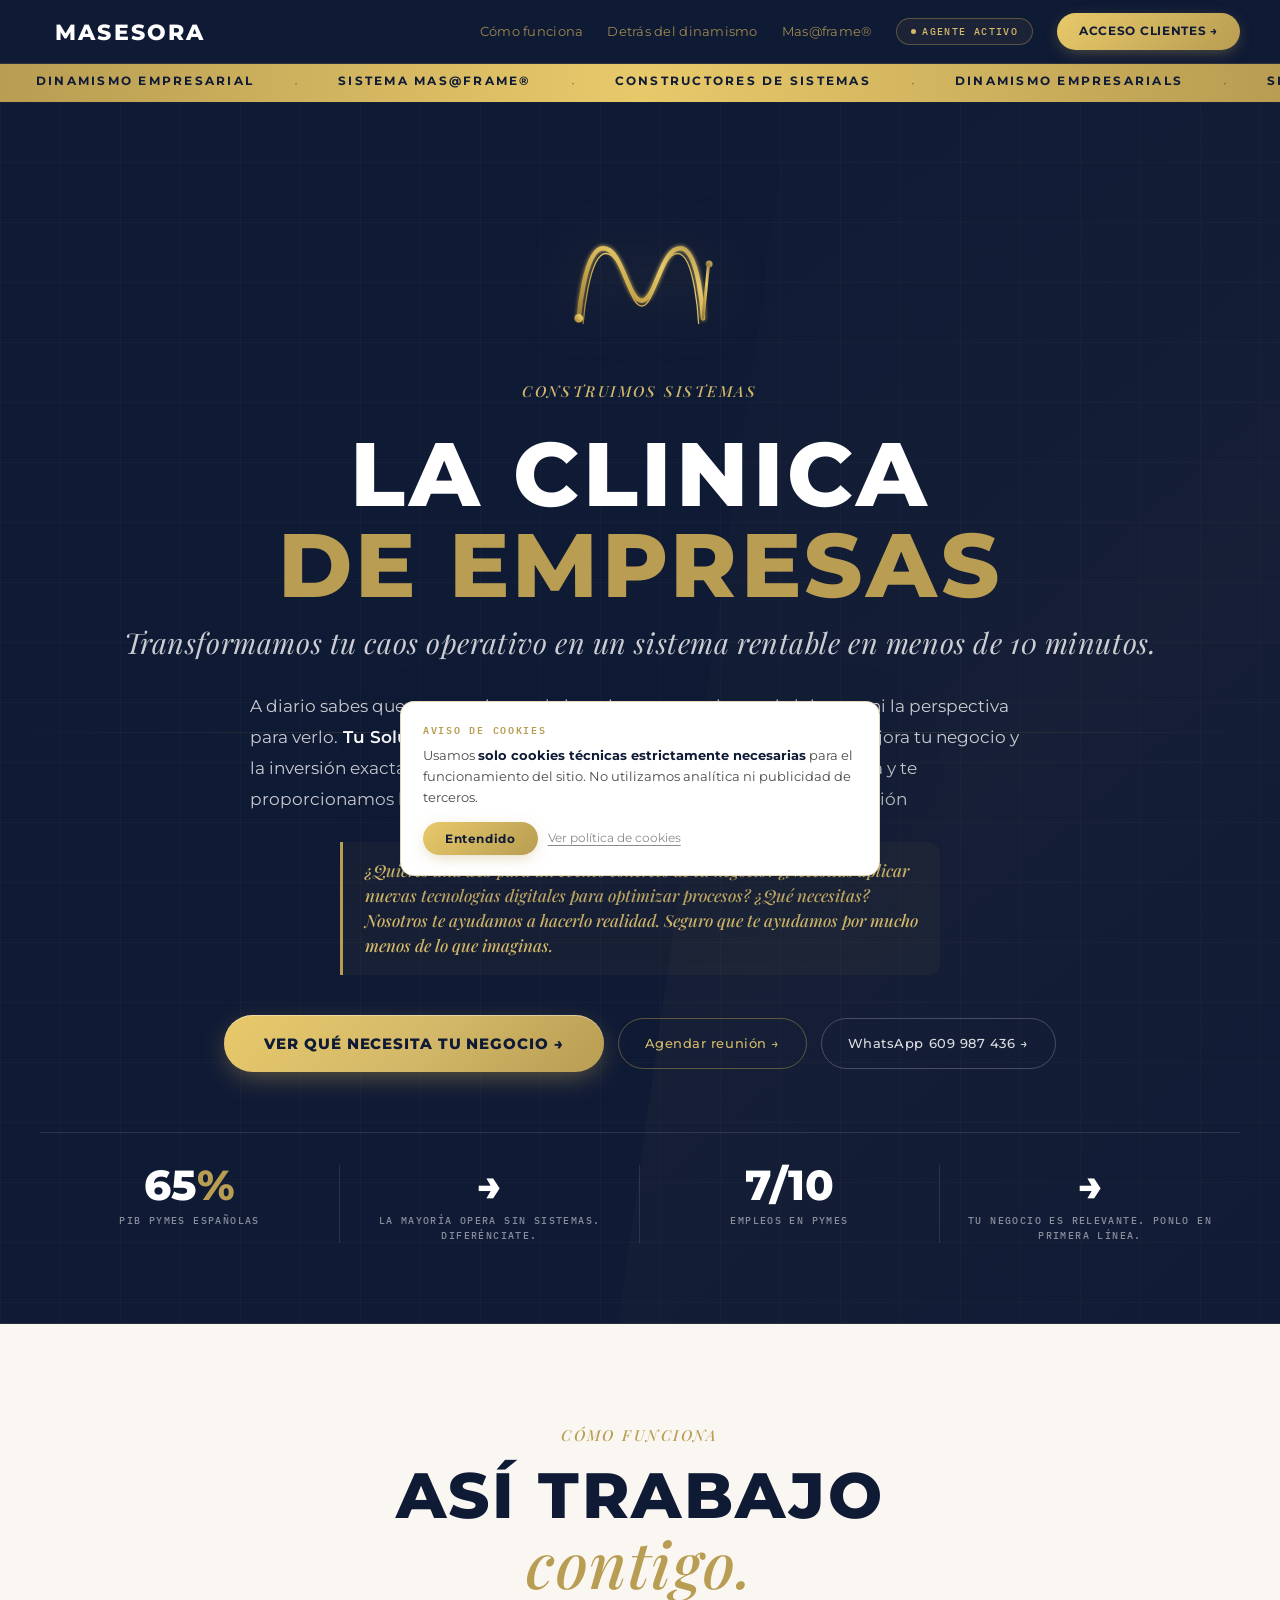
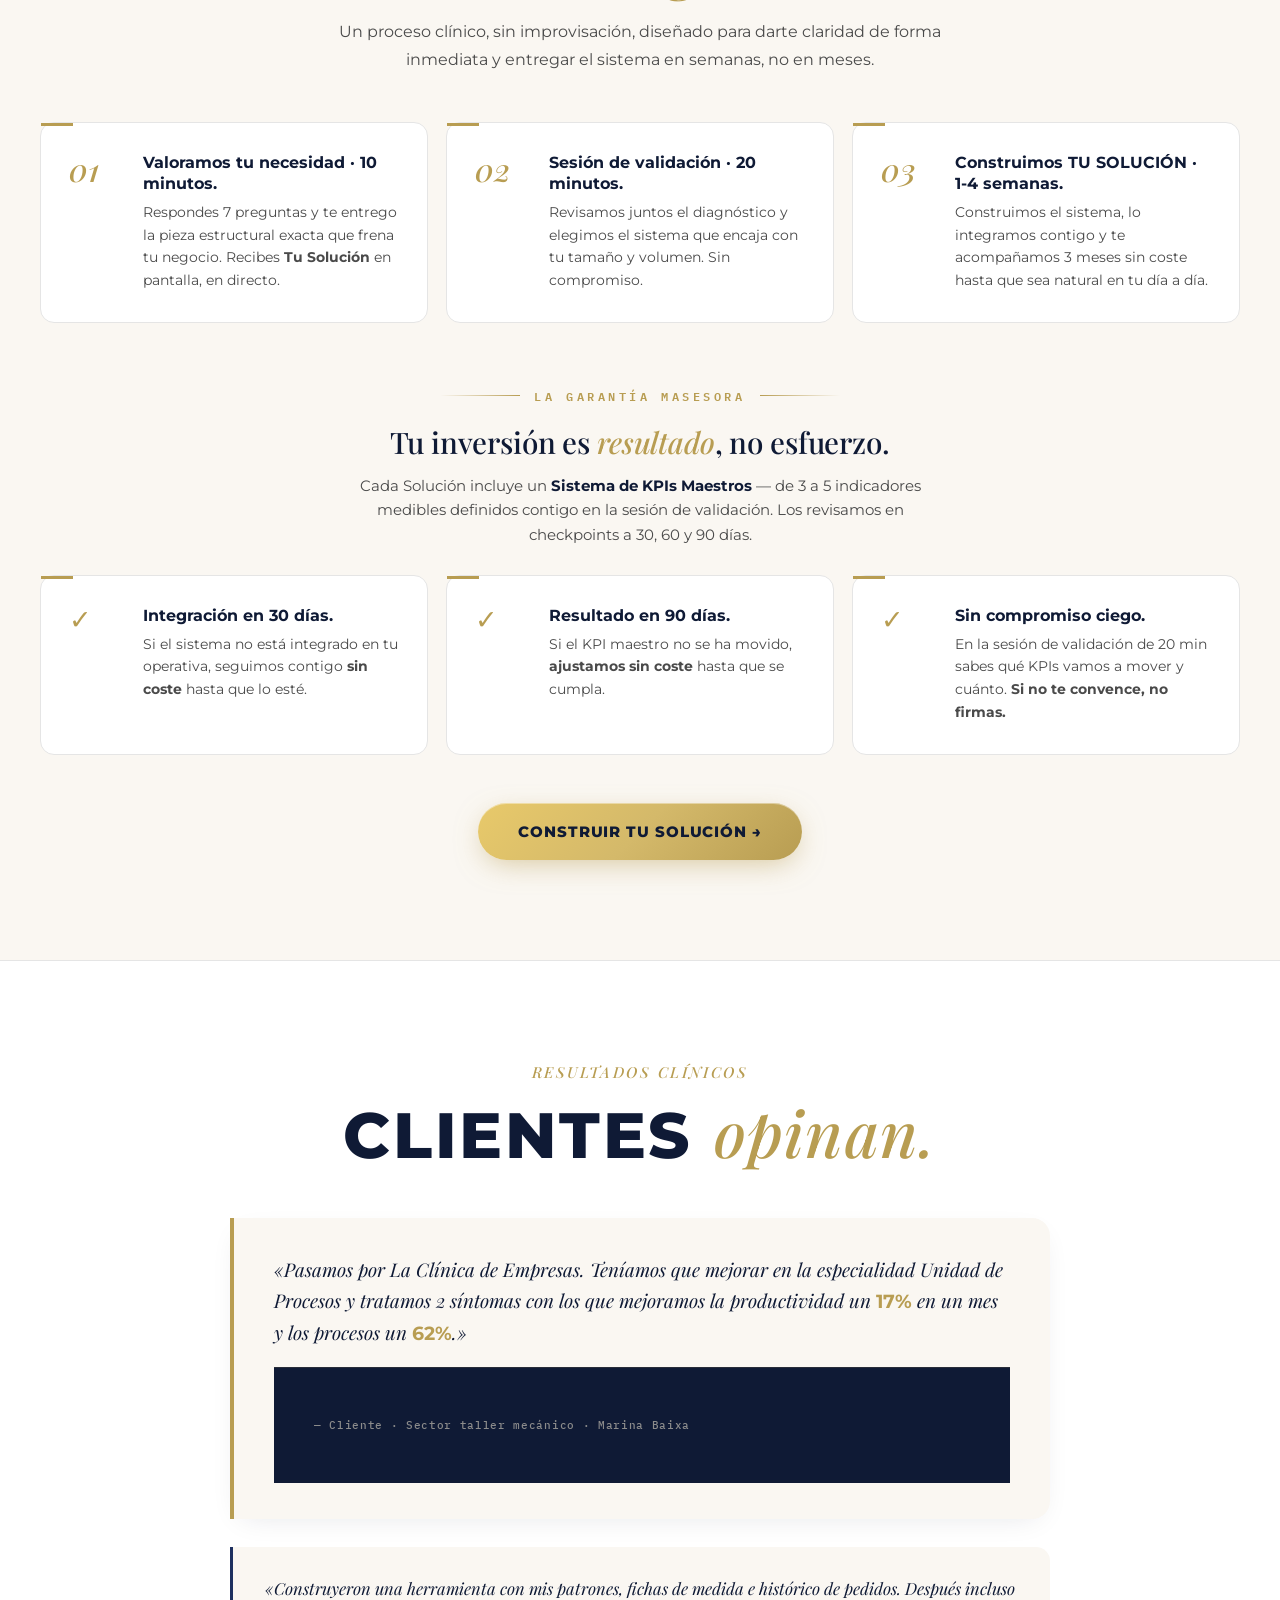
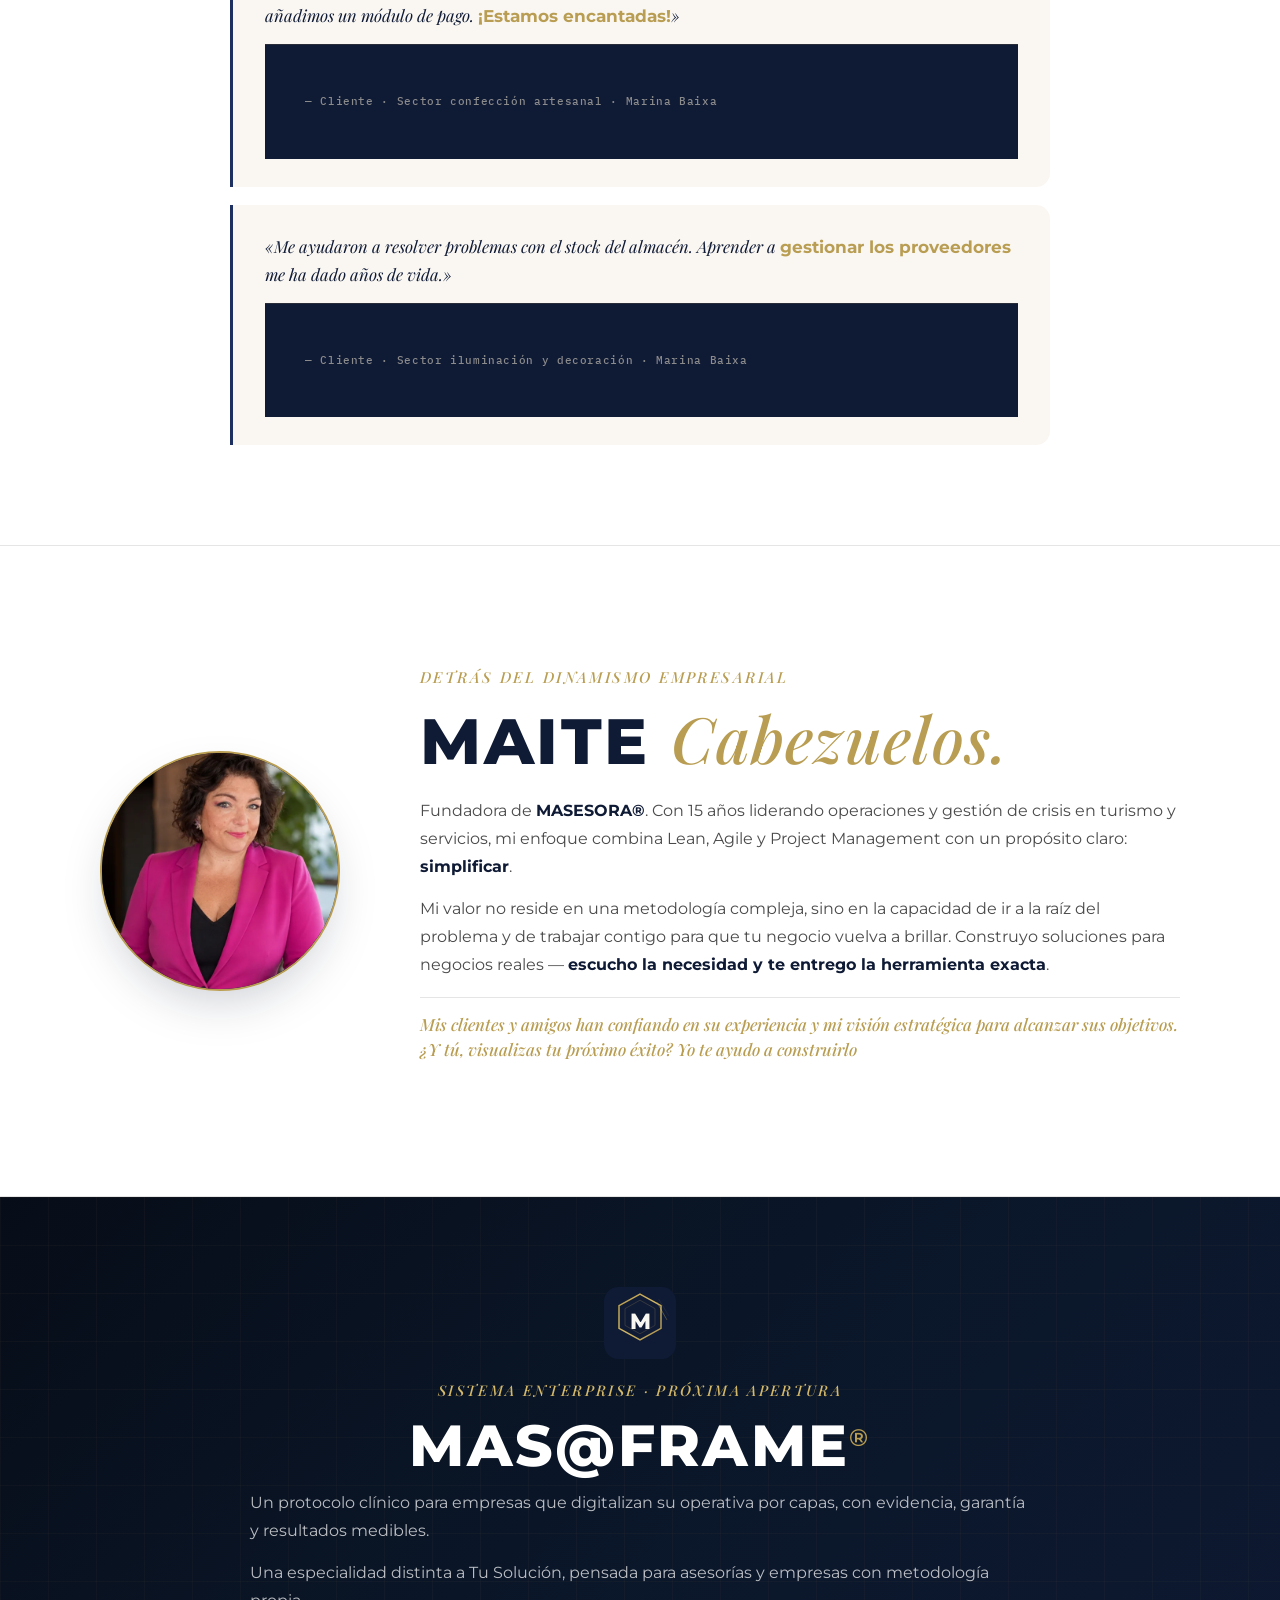
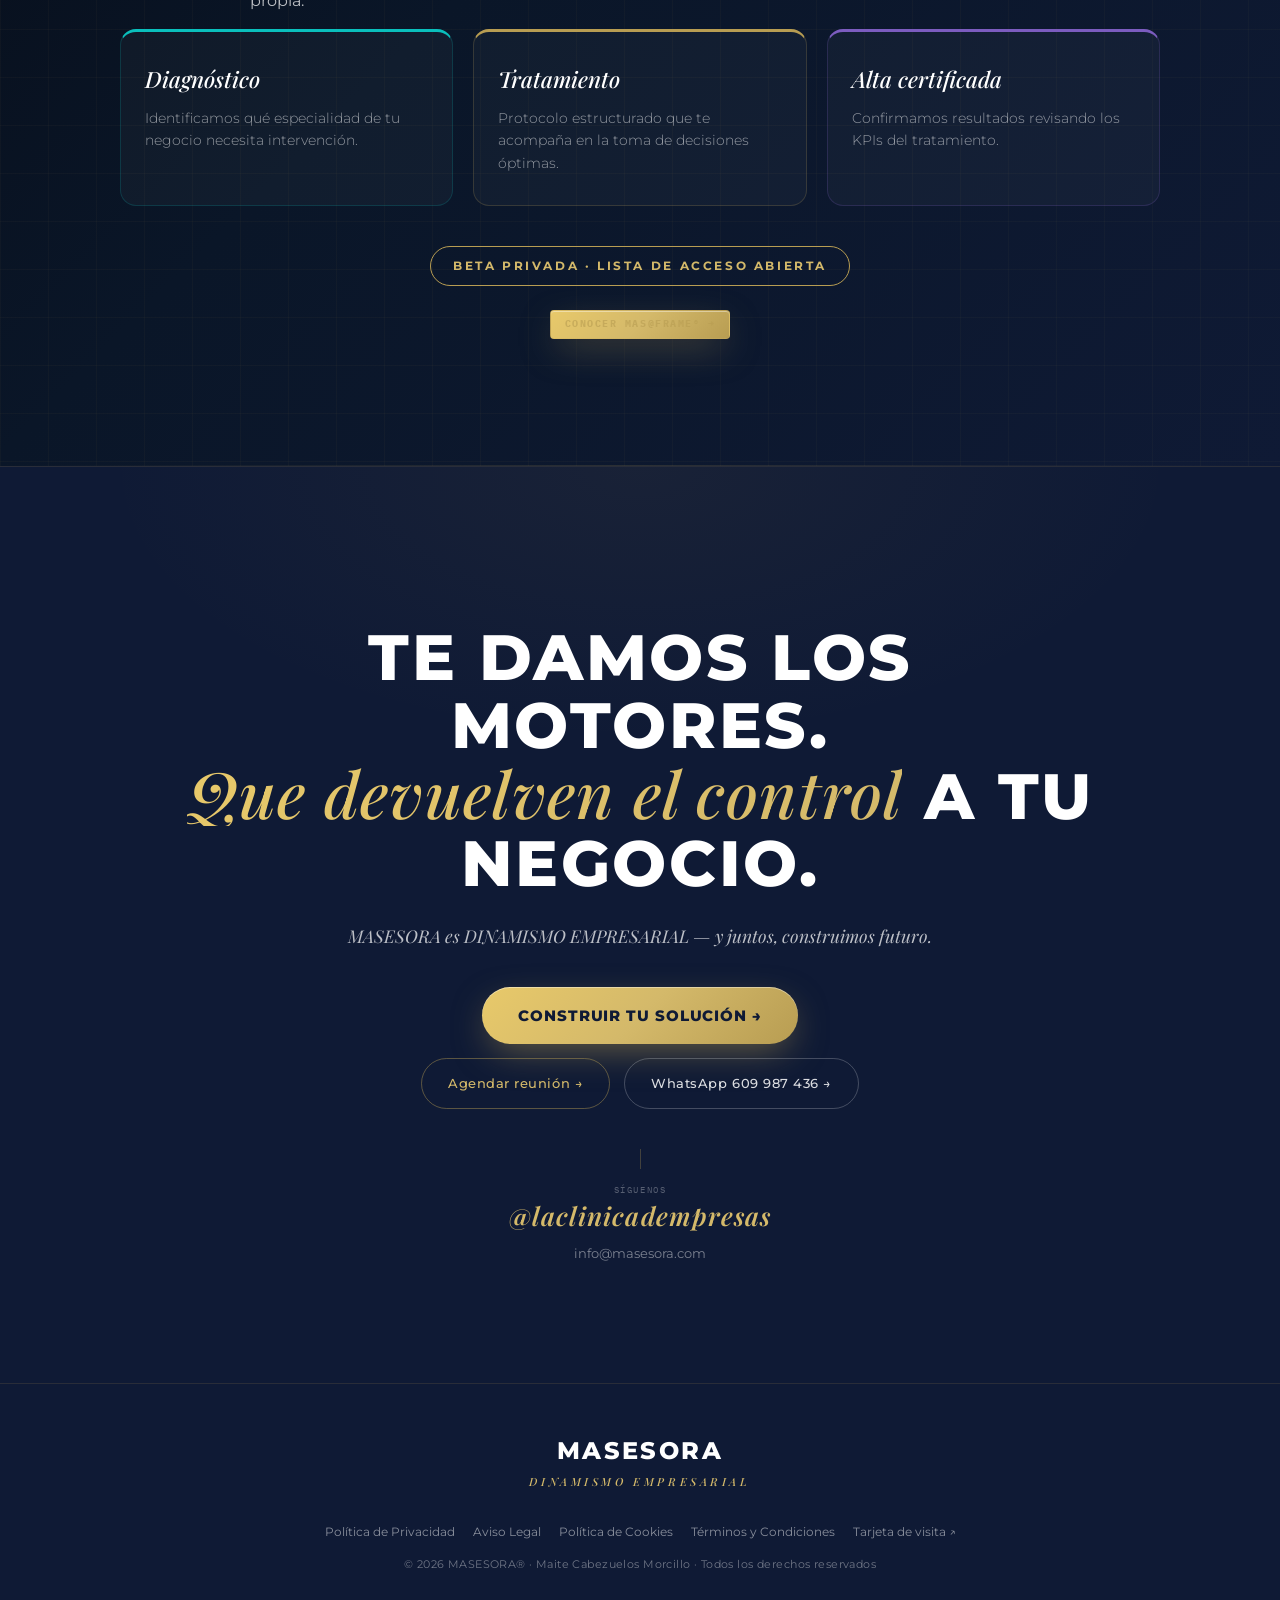
==== index.html @ a97018f1 "Add files via upload" ====
<!DOCTYPE html>
<html lang="es">
<head>
  <meta charset="UTF-8"/>
  <meta name="viewport" content="width=device-width,initial-scale=1"/>
  <title>MASESORA · Dinamismo Empresarial</title>
  <meta name="description" content="MASESORA® — Construimos sistemas autónomos para autónomos y micropymes. Diagnóstico clínico, tratamiento estructurado, alta certificada. Si no proyecta margen positivo, no se inicia."/>

  <!-- OG / Social -->
  <meta property="og:type" content="website"/>
  <link rel="canonical" href="https://www.masesora.com"/>
  <meta property="og:title" content="MASESORA · Construimos sistemas autónomos que generan dinero"/>
  <meta property="og:description" content="Diagnóstico clínico de tu negocio en 10 minutos. Te decimos qué falla, qué hacer y qué sistema necesitas. Recibes Tu Solución personalizada en pantalla, en directo."/>
  <meta property="og:url" content="https://www.masesora.com"/>
  <meta property="og:image" content="https://www.masesora.com/og-image.jpg"/>
  <meta property="og:site_name" content="MASESORA"/>
  <meta name="twitter:card" content="summary_large_image"/>
  <meta name="twitter:title" content="MASESORA · Dinamismo Empresarial"/>
  <meta name="twitter:description" content="Construimos sistemas autónomos que generan dinero, clientes y tiempo. Diagnóstico clínico de 10 minutos · Tu Solución personalizada en pantalla."/>

  <link rel="icon" type="image/svg+xml" href="assets/favicon.svg"/>
  <link rel="alternate icon" href="assets/favicon.svg"/>
  <link rel="apple-touch-icon" href="assets/favicon.svg"/>
  <meta name="theme-color" content="#0F1A35"/>

  <!-- Google Analytics 4 -->
  <script async src="https://www.googletagmanager.com/gtag/js?id=G-62L9S89H53"></script>
  <script>
    window.dataLayer = window.dataLayer || [];
    function gtag(){dataLayer.push(arguments);}
    gtag('js', new Date());
    gtag('config', 'G-62L9S89H53');
  </script>

  <!-- Meta Pixel -->
  <script>
    !function(f,b,e,v,n,t,s){if(f.fbq)return;n=f.fbq=function(){n.callMethod?n.callMethod.apply(n,arguments):n.queue.push(arguments)};if(!f._fbq)f._fbq=n;n.push=n;n.loaded=!0;n.version='2.0';n.queue=[];t=b.createElement(e);t.async=!0;t.src=v;s=b.getElementsByTagName(e)[0];s.parentNode.insertBefore(t,s)}(window,document,'script','https://connect.facebook.net/en_US/fbevents.js');
    fbq('init','4359415267704371');
    fbq('track','PageView');
  </script>
  <noscript><img height="1" width="1" style="display:none" src="https://www.facebook.com/tr?id=4359415267704371&ev=PageView&noscript=1"/></noscript>

  <!-- Tracking unificado · clicks a GA4 + Meta Pixel -->
  <script>
    document.addEventListener('DOMContentLoaded', function() {
      document.addEventListener('click', function(e) {
        var a = e.target.closest('a');
        if (!a || !a.href) return;
        var href = a.href;
        var from = location.pathname || '/';
        var label = (a.textContent || '').trim().slice(0,40);
        if (href.indexOf('tusolucion.onrender.com') !== -1) {
          if (typeof gtag==='function') gtag('event','clic_construir_solucion',{from:from,label:label});
          if (typeof fbq==='function') fbq('trackCustom','InitiateQuestionnaire',{content_name:'CTA Construir Tu Solucion',from:from});
        } else if (href.indexOf('cal.com') !== -1) {
          if (typeof gtag==='function') gtag('event','clic_agendar_reunion',{from:from});
          if (typeof fbq==='function') fbq('track','Schedule',{content_name:'Cal.com',from:from});
        } else if (href.indexOf('wa.me') !== -1) {
          if (typeof gtag==='function') gtag('event','clic_whatsapp',{from:from});
          if (typeof fbq==='function') fbq('track','Contact',{content_name:'WhatsApp',from:from});
        } else if (href.indexOf('masframelanding') !== -1) {
          if (typeof gtag==='function') gtag('event','clic_masframe',{from:from});
          if (typeof fbq==='function') fbq('trackCustom','ClickMasframe',{from:from});
        }
      });
    });
  </script>

  <link rel="preconnect" href="https://fonts.googleapis.com"/>
  <link rel="preconnect" href="https://fonts.gstatic.com" crossorigin/>
  <link rel="dns-prefetch" href="https://wa.me"/>
  <link rel="dns-prefetch" href="https://tusolucion.onrender.com"/>
  <link rel="dns-prefetch" href="https://ese-cc2u.onrender.com"/>
  <link href="https://fonts.googleapis.com/css2?family=Montserrat:wght@300;400;500;600;700;800&family=Playfair+Display:ital,wght@0,500;0,700;1,400;1,500;1,700&family=IBM+Plex+Mono:wght@400;500;600&display=swap" rel="stylesheet"/>
  <link rel="preload" as="image" href="assets/maite.webp" fetchpriority="low"/>

<style>
:root{
  --navy:#0F1A35;
  --navy-soft:#1E3060;
  --navy-deep:#070d1a;
  --gold:#B89D52;
  --gold-light:#D4B96A;
  --gold-soft:#E8C96A;
  --white:#FFFFFF;
  --cream:#FAF7F2;
  --line:#E5E5E5;
  --text:#0F1A35;
  --text-soft:#4A4A4A;
  --text-muted:#8B8B8B;
  --shadow-md:0 8px 30px -12px rgba(15,26,53,.12);
  --shadow-lg:0 20px 50px -20px rgba(15,26,53,.18);
  --serif:'Playfair Display',Georgia,serif;
  --sans:'Montserrat',sans-serif;
  --mono:'IBM Plex Mono',monospace;
}
*,*::before,*::after{box-sizing:border-box;margin:0;padding:0}
html{scroll-behavior:smooth;scroll-padding-top:80px}
body{font-family:var(--sans);background:var(--white);color:var(--text);-webkit-font-smoothing:antialiased;line-height:1.55;overflow-x:hidden}

/* ── ACCESIBILIDAD · FOCUS VISIBLE ── */
:focus{outline:none}
:focus-visible{outline:2px solid var(--gold-light);outline-offset:3px;border-radius:4px}
.btn-primary:focus-visible,.btn-on-navy:focus-visible,.ncta:focus-visible{outline:3px solid var(--white);outline-offset:3px}
.btn-ghost:focus-visible{outline:2px solid var(--gold-light);outline-offset:3px}

/* Honor preferencia de reducir movimiento */
@media (prefers-reduced-motion:reduce){
  *,*::before,*::after{animation-duration:.01ms!important;animation-iteration-count:1!important;transition-duration:.01ms!important;scroll-behavior:auto!important}
  .hero-wave .wave-group{animation:none!important}
}

/* ── ANIMACIONES ── */
@keyframes fadeUp{from{opacity:0;transform:translateY(20px)}to{opacity:1;transform:translateY(0)}}
@keyframes pulse{0%,100%{opacity:1}50%{opacity:.4}}
@keyframes ticker{0%{transform:translateX(0)}100%{transform:translateX(-50%)}}
@keyframes scanH{0%{transform:translateY(-100%)}100%{transform:translateY(100vh)}}
@keyframes shimmer{0%{transform:translateX(-100%)}100%{transform:translateX(200%)}}

/* ── ANIMACIONES OLA · ECG MONITOR CLÍNICO ── */
@keyframes waveECG{
  0%{stroke-dashoffset:400;opacity:0}
  5%{opacity:1}
  45%{stroke-dashoffset:0;opacity:.95}
  72%{stroke-dashoffset:0;opacity:.95}
  88%{stroke-dashoffset:-400;opacity:0}
  100%{stroke-dashoffset:-400;opacity:0}
}
@keyframes waveEcoECG{
  0%{stroke-dashoffset:380;opacity:0}
  6%{opacity:.20}
  45%{stroke-dashoffset:0;opacity:.20}
  72%{stroke-dashoffset:0;opacity:.20}
  88%{stroke-dashoffset:-380;opacity:0}
  100%{stroke-dashoffset:-380;opacity:0}
}
@keyframes riseImpulseECG{
  0%{stroke-dashoffset:80;opacity:0}
  40%{stroke-dashoffset:80;opacity:0}
  55%{stroke-dashoffset:0;opacity:.85}
  72%{stroke-dashoffset:0;opacity:.85}
  88%{stroke-dashoffset:-80;opacity:0}
  100%{stroke-dashoffset:-80;opacity:0}
}
@keyframes pulseOrigin{0%,100%{r:5;opacity:.6}10%{r:7;opacity:1}30%{r:5;opacity:.7}}
@keyframes pulseImpulse{0%,55%,100%{r:4;opacity:.4}65%{r:7;opacity:1}80%{r:4;opacity:.5}}
@keyframes floatWave{0%,100%{transform:translateY(0)}50%{transform:translateY(-4px)}}

/* ── PROGRESS BAR ── */
#pb{position:fixed;top:0;left:0;height:2px;width:0;background:linear-gradient(90deg,var(--gold-soft),var(--gold));z-index:9999;transition:width .1s}

/* ── NAV ── */
nav{position:fixed;top:0;left:0;right:0;z-index:200;height:64px;display:flex;align-items:center;justify-content:space-between;padding:0 40px;background:var(--navy);border-bottom:1px solid rgba(184,157,82,.18);transition:border-color .3s}
.nlogo{text-decoration:none;display:flex;align-items:center}
.nlogo-svg{height:38px;width:auto;display:block}
.nright{display:flex;align-items:center;gap:24px}
.nlinks{display:flex;gap:24px;list-style:none}
.nlinks a{font-family:var(--sans);font-size:.84rem;font-weight:400;letter-spacing:.02em;color:var(--gold);text-decoration:none;transition:color .2s,opacity .2s;opacity:.85}
.nlinks a:hover{color:var(--gold-light);opacity:1}
.nbadge{font-family:var(--mono);font-size:.6rem;font-weight:500;color:var(--gold-light);letter-spacing:.14em;padding:6px 14px;border:1px solid rgba(184,157,82,.4);border-radius:999px;background:rgba(184,157,82,.08);text-transform:uppercase;display:flex;align-items:center;gap:6px;cursor:pointer;font-family:var(--mono)}
.nbadge::before{content:'';width:5px;height:5px;border-radius:50%;background:var(--gold-light);animation:pulse 2s infinite}
.nbadge:hover{background:rgba(184,157,82,.15)}
.ncta{font-family:var(--sans);padding:9px 22px;border-radius:999px;background:linear-gradient(135deg,var(--gold-soft),var(--gold));color:var(--navy);font-size:.74rem;font-weight:700;letter-spacing:.06em;text-decoration:none;text-transform:uppercase;transition:filter .2s,transform .15s,box-shadow .2s;white-space:nowrap;box-shadow:0 4px 16px -4px rgba(184,157,82,.5)}
.ncta:hover{filter:brightness(1.08);transform:translateY(-1px);box-shadow:0 8px 24px -4px rgba(184,157,82,.7)}

/* HAMBURGUESA */
.nburger{display:none;background:none;border:none;cursor:pointer;padding:8px;margin-left:4px;color:var(--gold-light)}
.nburger span{display:block;width:22px;height:2px;background:currentColor;margin:4px 0;transition:transform .25s,opacity .2s}
.nburger.open span:nth-child(1){transform:translateY(6px) rotate(45deg)}
.nburger.open span:nth-child(2){opacity:0}
.nburger.open span:nth-child(3){transform:translateY(-6px) rotate(-45deg)}

/* ── TICKER ── */
.ticker{margin-top:64px;background:linear-gradient(90deg,var(--gold) 0%,var(--gold-soft) 50%,var(--gold) 100%);overflow:hidden;height:38px;display:flex;align-items:center}
.ticker-inner{display:flex;white-space:nowrap;animation:ticker 28s linear infinite}
.ticker-item{font-family:var(--sans);font-size:.78rem;font-weight:700;letter-spacing:.18em;color:var(--navy);padding:0 36px;text-transform:uppercase}
.ticker-sep{color:rgba(15,26,53,.4);padding:0 4px}

/* ── HERO (NAVY) ── */
.hero{background:var(--navy);position:relative;overflow:hidden;padding:120px 40px 80px;min-height:88vh;display:flex;flex-direction:column;justify-content:center;border-bottom:1px solid rgba(184,157,82,.15)}
.hero::before{content:'';position:absolute;inset:0;background-image:linear-gradient(rgba(184,157,82,.04) 1px,transparent 1px),linear-gradient(90deg,rgba(184,157,82,.04) 1px,transparent 1px);background-size:60px 60px;pointer-events:none}
.hero::after{content:'';position:absolute;top:-20%;right:-10%;width:55%;height:140%;background:linear-gradient(135deg,transparent 0%,rgba(184,157,82,.025) 40%,rgba(184,157,82,.04) 50%,rgba(184,157,82,.025) 60%,transparent 100%);transform:skewX(-8deg);pointer-events:none}
.scanline{position:absolute;left:0;right:0;height:1px;background:linear-gradient(90deg,transparent,rgba(184,157,82,.28) 50%,transparent);animation:scanH 12s linear infinite;pointer-events:none}
.hero-in{max-width:1200px;margin:0 auto;width:100%;position:relative;z-index:1;text-align:center}

/* OLA ANIMADA */
.hero-wave{width:140px;height:140px;margin:0 auto 18px;display:block;filter:drop-shadow(0 0 30px rgba(184,157,82,.25));opacity:0;animation:fadeUp .8s ease-out .1s forwards}
.hero-wave .wave-group{animation:floatWave 4s ease-in-out infinite;transform-origin:80px 80px}

.hero-eyebrow{font-family:var(--serif);font-style:italic;font-weight:500;font-size:.95rem;letter-spacing:.16em;text-transform:uppercase;color:var(--gold-light);margin-bottom:24px;animation:fadeUp .8s ease-out both}
.hero-h1{font-family:var(--sans);font-weight:800;font-size:clamp(2.8rem,7vw,5.8rem);line-height:1.02;letter-spacing:.04em;color:var(--white);margin-bottom:8px;text-transform:uppercase;animation:fadeUp .9s ease-out .15s both}
.hero-h1 .accent{color:var(--gold);display:inline-block}
.hero-h1 .small{display:block;font-family:var(--serif);font-style:italic;font-size:.32em;font-weight:400;letter-spacing:.02em;color:rgba(255,255,255,.78);text-transform:none;margin-top:18px}
.hero-sub{max-width:780px;margin:32px auto 0;font-size:1.08rem;line-height:1.8;color:rgba(255,255,255,.78);font-weight:400;text-align:left;hyphens:auto;animation:fadeUp .9s ease-out .3s both}
.hero-sub strong{color:var(--white);font-weight:600}
.hero-quote{max-width:600px;margin:28px auto 0;padding:16px 22px;border-left:3px solid var(--gold);background:rgba(184,157,82,.05);border-radius:0 12px 12px 0;font-family:var(--serif);font-style:italic;font-weight:500;font-size:1.05rem;line-height:1.5;color:var(--gold-light);text-align:left;animation:fadeUp .9s ease-out .45s both}
.hero-cta-row{display:flex;justify-content:center;align-items:center;gap:14px;margin-top:40px;flex-wrap:wrap;animation:fadeUp .9s ease-out .6s both}

/* BOTONES BRILLANTES */
.btn-primary{font-family:var(--sans);position:relative;overflow:hidden;display:inline-flex;align-items:center;gap:8px;padding:17px 40px;border-radius:999px;background:linear-gradient(135deg,var(--gold-soft) 0%,var(--gold-light) 50%,var(--gold) 100%);color:var(--navy);font-size:.94rem;font-weight:800;letter-spacing:.06em;text-transform:uppercase;text-decoration:none;border:none;cursor:pointer;box-shadow:0 8px 28px -6px rgba(184,157,82,.55),inset 0 1px 0 rgba(255,255,255,.4);transition:transform .25s,box-shadow .25s,filter .25s;z-index:1}
.btn-primary::before{content:'';position:absolute;top:0;left:0;width:50%;height:100%;background:linear-gradient(90deg,transparent,rgba(255,255,255,.4),transparent);transform:translateX(-100%);transition:transform .8s}
.btn-primary:hover{transform:translateY(-3px);box-shadow:0 14px 40px -6px rgba(184,157,82,.75),inset 0 1px 0 rgba(255,255,255,.5);filter:brightness(1.1)}
.btn-primary:hover::before{animation:shimmer 1.2s ease forwards}
.btn-ghost{font-family:var(--sans);display:inline-flex;align-items:center;gap:6px;padding:14px 26px;border-radius:999px;background:transparent;border:1px solid rgba(255,255,255,.22);color:rgba(255,255,255,.85);font-size:.84rem;font-weight:500;letter-spacing:.04em;text-decoration:none;transition:border-color .2s,color .2s,background .2s;white-space:nowrap}
.btn-ghost:hover{border-color:var(--gold-light);color:var(--gold-light);background:rgba(184,157,82,.08)}

.hero-stats{display:grid;grid-template-columns:repeat(4,1fr);gap:0;margin-top:60px;padding-top:32px;border-top:1px solid rgba(255,255,255,.12);animation:fadeUp .9s ease-out .8s both}
.hstat{padding:0 24px;border-right:1px solid rgba(255,255,255,.10)}
.hstat:last-child{border-right:none}
.hstat-n{font-family:var(--sans);font-weight:800;font-size:2.6rem;color:var(--white);line-height:1}
.hstat-n span{color:var(--gold)}
.hstat-l{font-family:var(--mono);font-size:.62rem;font-weight:500;color:rgba(255,255,255,.5);letter-spacing:.14em;text-transform:uppercase;margin-top:6px}

/* ── SECCIÓN BASE ── */
section{padding:100px 40px}
.si{max-width:1200px;margin:0 auto}
.ey{font-family:var(--mono);font-size:.66rem;font-weight:600;color:var(--gold);letter-spacing:.32em;text-transform:uppercase;margin-bottom:14px}
.ey-italic{font-family:var(--serif);font-style:italic;font-weight:500;font-size:.95rem;letter-spacing:.16em;text-transform:uppercase;color:var(--gold);margin-bottom:14px}
h2.h2{font-family:var(--sans);font-weight:800;font-size:clamp(2.4rem,5vw,4rem);letter-spacing:.04em;color:var(--navy);line-height:1.05;text-transform:uppercase}
h2.h2 em{font-family:var(--serif);font-style:italic;font-weight:500;color:var(--gold);text-transform:none;letter-spacing:.02em}
.lead{font-size:1rem;line-height:1.75;color:var(--text-soft);font-weight:400;max-width:640px;text-align:left}

/* Reveal */
.rv{opacity:0;transform:translateY(24px);transition:opacity .75s cubic-bezier(.22,1,.36,1),transform .75s cubic-bezier(.22,1,.36,1)}
.rv.vi{opacity:1;transform:translateY(0)}
.rv.d1{transition-delay:.1s}.rv.d2{transition-delay:.2s}.rv.d3{transition-delay:.3s}.rv.d4{transition-delay:.4s}

/* ── PRINCIPIOS (CREAM) ── */
.principios{background:var(--cream);border-bottom:1px solid var(--line)}
.principios-header{text-align:center;max-width:680px;margin:0 auto 48px}
.principios-header .lead{margin:18px auto 0;text-align:center}
.principios-grid{display:grid;grid-template-columns:repeat(auto-fit,minmax(300px,1fr));gap:18px}
.principio{background:var(--white);padding:30px 28px;border-radius:14px;border:1px solid var(--line);display:flex;gap:20px;align-items:flex-start;transition:transform .25s,box-shadow .25s,border-color .25s;position:relative}
.principio::before{content:'';position:absolute;top:0;left:0;height:3px;width:32px;background:var(--gold);transition:width .35s}
.principio:hover{transform:translateY(-4px);box-shadow:var(--shadow-md);border-color:rgba(184,157,82,.4)}
.principio:hover::before{width:80%}
.principio-n{font-family:var(--serif);font-style:italic;font-weight:500;font-size:2rem;color:var(--gold);line-height:1;flex-shrink:0;width:54px}
.principio-t{font-family:var(--sans);font-size:1rem;font-weight:700;color:var(--navy);margin-bottom:6px;line-height:1.3}
.principio-d{font-size:.86rem;color:var(--text-soft);line-height:1.65;font-weight:400;text-align:left}

/* ── CASOS (BLANCO) ── */
.casos{background:var(--white)}
.casos-header{text-align:center;margin-bottom:48px}
.caso-quote{position:relative;padding:36px 40px;background:var(--cream);border-left:4px solid var(--gold);border-radius:0 18px 18px 0;font-family:var(--serif);font-style:italic;font-weight:400;font-size:1.18rem;line-height:1.65;color:var(--navy);max-width:820px;margin:0 auto 28px;text-align:left;box-shadow:var(--shadow-md)}
.caso-quote strong{color:var(--gold);font-weight:700;font-style:normal;font-family:var(--sans)}
.caso-quote footer{margin-top:18px;font-family:var(--mono);font-size:.7rem;letter-spacing:.06em;color:var(--text-muted);font-style:normal;font-weight:500}
.caso-secondary{position:relative;padding:28px 32px;background:var(--cream);border-left:3px solid var(--navy-soft);border-radius:0 14px 14px 0;font-family:var(--serif);font-style:italic;font-weight:400;font-size:1.04rem;line-height:1.65;color:var(--navy);max-width:820px;margin:18px auto 0;text-align:left}
.caso-secondary footer{margin-top:14px;font-family:var(--mono);font-size:.66rem;letter-spacing:.06em;color:var(--text-muted);font-style:normal;font-weight:500}
.caso-secondary strong{color:var(--gold);font-weight:700;font-style:normal;font-family:var(--sans)}

/* ── BIO ── */
.bio{background:var(--white);border-top:1px solid var(--line);border-bottom:1px solid var(--line);padding:120px 40px}
.bio-in{display:grid;grid-template-columns:minmax(0,260px) minmax(0,1fr);gap:60px;align-items:center;max-width:1080px;margin:0 auto}
.bio-photo{width:240px;height:240px;border-radius:50%;background:linear-gradient(135deg,var(--navy),var(--navy-soft));border:2px solid var(--gold);box-shadow:0 20px 50px -15px rgba(15,26,53,.25);overflow:hidden;position:relative}
.bio-photo img{width:100%;height:100%;object-fit:cover;display:block}
.bio-photo-fallback{display:none;position:absolute;inset:0;align-items:center;justify-content:center;font-family:var(--sans);font-size:5rem;font-weight:800;color:var(--gold)}
.bio-content h2.h2{margin-bottom:22px}
.bio-content .lead{margin-bottom:14px;color:var(--text-soft);max-width:none}
.bio-content .lead strong{color:var(--navy);font-weight:700}
.bio-quote{margin-top:18px;padding:14px 0;border-top:1px solid var(--line);font-family:var(--serif);font-style:italic;font-weight:500;color:var(--gold);font-size:1.05rem;line-height:1.5}

/* ── 1er SISTEMA MAS@FRAME (NAVY) ── */
.masframe-section{background:linear-gradient(135deg,#070d18 0%,#0a1628 40%,#0f1a35 100%);position:relative;overflow:hidden;padding:0;scroll-margin-top:66px}
.masframe-section::before{content:'';position:absolute;inset:0;background-image:linear-gradient(rgba(184,157,82,.04) 1px,transparent 1px),linear-gradient(90deg,rgba(184,157,82,.04) 1px,transparent 1px);background-size:48px 48px;pointer-events:none}
.masframe-section .si-mf{position:relative;z-index:1;max-width:1120px;margin:0 auto;padding:90px 40px}

.mfhex-wrap{display:flex;justify-content:center;margin-bottom:20px}
.mfhex{width:72px;height:72px}
.mf-eyebrow{font-family:var(--serif);font-style:italic;font-weight:500;font-size:.92rem;letter-spacing:.16em;text-transform:uppercase;color:var(--gold-light);text-align:center;margin-bottom:14px}
.mf-h2{font-family:var(--sans);font-weight:800;font-size:clamp(2.4rem,4.5vw,4rem);color:var(--white);line-height:1.02;text-align:center;letter-spacing:.04em;margin-bottom:14px}
.mf-h2 sup{font-size:.42em;color:var(--gold);font-weight:600;vertical-align:super}
.mf-lead-center{font-family:var(--sans);font-size:1rem;color:rgba(255,255,255,.72);font-weight:400;line-height:1.75;max-width:780px;margin:0 auto 14px;text-align:left}
.mf-savemore{text-align:center;margin-bottom:36px;margin-top:10px}
.mf-savemore a{font-family:var(--mono);font-size:.6rem;color:rgba(184,157,82,.6);letter-spacing:.16em;text-transform:uppercase;text-decoration:none;border:1px solid rgba(184,157,82,.25);padding:6px 14px;border-radius:4px;transition:color .2s,border-color .2s}
.mf-savemore a:hover{color:var(--gold-light);border-color:var(--gold-light)}

.pillars{display:grid;grid-template-columns:repeat(3,1fr);gap:20px;margin-bottom:0}
.pillar{padding:30px 24px;background:rgba(255,255,255,.03);border-radius:16px;transition:transform .25s,background .25s;position:relative}
.pillar.diag{border:1px solid rgba(10,191,188,.18);border-top:3px solid #0ABFBC}
.pillar.trat{border:1px solid rgba(184,157,82,.22);border-top:3px solid var(--gold)}
.pillar.alta{border:1px solid rgba(124,92,191,.22);border-top:3px solid #7C5CBF}
.pillar:hover{transform:translateY(-4px);background:rgba(255,255,255,.06)}
.pillar-t{font-family:var(--serif);font-style:italic;font-weight:500;font-size:1.4rem;color:var(--white);margin-bottom:10px}
.pillar-d{font-family:var(--sans);font-size:.86rem;color:rgba(255,255,255,.55);font-weight:300;line-height:1.65;margin:0}
.pillar-tag{margin-top:14px;font-family:var(--mono);font-size:.58rem;letter-spacing:.14em;text-transform:uppercase;font-weight:600}
.pillar.diag .pillar-tag{color:#0ABFBC}
.pillar.trat .pillar-tag{color:var(--gold)}
.pillar.alta .pillar-tag{color:#7C5CBF}

.mf-divider{width:100%;height:1px;background:linear-gradient(90deg,transparent,rgba(184,157,82,.25),transparent);margin:64px 0}

.tl-eyebrow{font-family:var(--mono);font-size:.62rem;color:rgba(255,255,255,.32);letter-spacing:.22em;text-transform:uppercase;text-align:center;margin-bottom:32px;font-weight:500}
.timeline{display:grid;grid-template-columns:repeat(7,1fr);gap:8px;margin-bottom:40px;position:relative}
.tl-item{display:flex;flex-direction:column;align-items:center;gap:10px;position:relative}
.tl-circle{width:46px;height:46px;border-radius:50%;display:flex;align-items:center;justify-content:center;font-family:var(--mono);font-size:.74rem;font-weight:700;border-width:2px;border-style:solid}
.tl-circle.cyan{background:rgba(10,191,188,.12);border-color:#0ABFBC;color:#0ABFBC}
.tl-circle.gold{background:rgba(184,157,82,.18);border-color:var(--gold);color:var(--gold-light);box-shadow:0 0 24px rgba(184,157,82,.4);width:54px;height:54px}
.tl-circle.purple{background:rgba(124,92,191,.12);border-color:#7C5CBF;color:#7C5CBF}
.tl-circle.purple-glow{box-shadow:0 0 18px rgba(124,92,191,.3)}
.tl-name{font-family:var(--sans);font-size:.74rem;font-weight:600;color:var(--white)}
.tl-name.gold{color:var(--gold-light);font-weight:700}
.tl-name.purple{color:#9F84D6;font-weight:700}
.tl-desc{font-family:var(--sans);font-size:.66rem;color:rgba(255,255,255,.4);line-height:1.4;text-align:center;max-width:130px}
.tl-method{position:absolute;top:-22px;font-family:var(--mono);font-size:.54rem;color:var(--gold);letter-spacing:.12em;white-space:nowrap;font-weight:600;left:50%;transform:translateX(-50%)}
.tl-line-wrap{position:relative;margin-top:-120px;margin-bottom:80px;pointer-events:none;height:2px}
.tl-line{position:absolute;top:0;left:calc(46px/2 + 8px);right:calc(46px/2 + 8px);height:1px;background:linear-gradient(90deg,#0ABFBC,#0ABFBC 43%,var(--gold) 43%,var(--gold) 71%,#7C5CBF 71%);opacity:.4}

.mf-roles{margin-top:32px;margin-bottom:32px;display:flex;justify-content:center;flex-wrap:wrap;gap:8px 24px;font-family:var(--mono);font-size:.64rem;color:rgba(255,255,255,.5);letter-spacing:.14em;text-transform:uppercase;font-weight:500}
.mf-roles strong{font-weight:700}
.mf-roles strong.cy{color:#3FCFC9}
.mf-roles strong.gd{color:var(--gold-light)}

.mf-warranty{max-width:780px;margin:36px auto 36px;padding:26px 32px;background:rgba(184,157,82,.07);border:1px solid rgba(184,157,82,.3);border-radius:16px;text-align:left}
.mf-warranty .ey{color:var(--gold-light);margin-bottom:10px}
.mf-warranty p{font-family:var(--sans);font-size:.92rem;line-height:1.7;color:rgba(255,255,255,.78);font-weight:400;margin:0}
.mf-warranty strong{color:var(--white);font-weight:700}
.mf-warranty em{font-style:italic;color:rgba(255,255,255,.55);font-family:var(--serif);font-weight:400}

.mf-cta{display:flex;justify-content:center;align-items:center;gap:16px;flex-wrap:wrap;margin-top:8px}
.btn-on-navy{font-family:var(--sans);position:relative;overflow:hidden;display:inline-flex;align-items:center;gap:8px;padding:17px 36px;border-radius:999px;background:linear-gradient(135deg,var(--gold-soft) 0%,var(--gold-light) 50%,var(--gold) 100%);color:var(--navy);font-size:.94rem;font-weight:800;letter-spacing:.06em;text-transform:uppercase;text-decoration:none;box-shadow:0 12px 36px -8px rgba(184,157,82,.55),inset 0 1px 0 rgba(255,255,255,.4);transition:transform .25s,box-shadow .25s,filter .25s}
.btn-on-navy::before{content:'';position:absolute;top:0;left:0;width:50%;height:100%;background:linear-gradient(90deg,transparent,rgba(255,255,255,.5),transparent);transform:translateX(-100%);transition:transform .8s}
.btn-on-navy:hover{transform:translateY(-3px);box-shadow:0 18px 48px -8px rgba(184,157,82,.75);filter:brightness(1.08)}
.btn-on-navy:hover::before{animation:shimmer 1.2s ease forwards}
.mf-cta-foot{font-family:var(--serif);font-style:italic;font-weight:500;font-size:1.05rem;color:rgba(184,157,82,.75);letter-spacing:.04em;margin-top:18px;text-align:center}
.mf-bottom-line{height:1px;background:linear-gradient(90deg,transparent,rgba(184,157,82,.18),transparent)}

/* ── MANIFIESTO (NAVY) ── */
.manifiesto{background:var(--navy);color:var(--white);text-align:center;padding:120px 40px;position:relative;overflow:hidden;border-top:1px solid rgba(184,157,82,.15)}
.manifiesto::before{content:'';position:absolute;inset:0;background:radial-gradient(ellipse 70% 50% at 50% 0%,rgba(184,157,82,.06) 0%,transparent 60%);pointer-events:none}
.manifiesto-in{max-width:920px;margin:0 auto;position:relative;z-index:1}
.manifiesto .ey-italic{color:var(--gold-light)}
.manifiesto h2{font-family:var(--sans);font-weight:800;font-size:clamp(2.4rem,5vw,4.4rem);letter-spacing:.04em;line-height:1.05;color:var(--white);margin-bottom:24px;text-transform:uppercase}
.manifiesto h2 span{font-family:var(--serif);font-style:italic;font-weight:500;background:linear-gradient(135deg,var(--gold-soft),var(--gold-light));-webkit-background-clip:text;background-clip:text;-webkit-text-fill-color:transparent;color:transparent;text-transform:none;letter-spacing:.02em;display:inline-block}
.manifiesto-sub{font-family:var(--serif);font-style:italic;font-weight:400;font-size:1.1rem;color:rgba(255,255,255,.72);max-width:640px;margin:0 auto 36px;line-height:1.7}
.manifiesto-contact{margin-top:40px;display:flex;flex-direction:column;align-items:center;gap:14px}
.manifiesto-contact-divider{width:1px;height:20px;background:rgba(184,157,82,.3)}
.manifiesto-phone{display:flex;flex-direction:column;align-items:center;text-decoration:none;transition:transform .2s}
.manifiesto-phone:hover{transform:scale(1.04)}
.manifiesto-phone-ey{font-family:var(--mono);font-size:.56rem;color:rgba(255,255,255,.3);letter-spacing:.18em;text-transform:uppercase;margin-bottom:6px}
.manifiesto-phone-num{font-family:var(--serif);font-style:italic;font-weight:600;font-size:1.6rem;color:var(--gold-light);letter-spacing:.04em;line-height:1}
.manifiesto-link{font-family:var(--sans);font-size:.82rem;color:rgba(255,255,255,.45);text-decoration:none;transition:color .2s}
.manifiesto-link:hover{color:var(--gold-light)}

/* ── FOOTER (NAVY) ── */
footer{background:var(--navy);color:rgba(255,255,255,.6);padding:48px 40px;border-top:1px solid rgba(184,157,82,.15)}
.ft-in{max-width:1200px;margin:0 auto;text-align:center}
.ft-brand{text-decoration:none;display:inline-block;margin-bottom:14px}
.ft-brand-name{font-family:var(--sans);font-weight:800;font-size:1.5rem;color:var(--white);letter-spacing:.10em}
.ft-brand-sub{display:block;font-family:var(--serif);font-style:italic;font-size:.7rem;color:var(--gold-light);letter-spacing:.32em;font-weight:500;text-transform:uppercase;margin-top:4px}
.ft-links{list-style:none;display:flex;justify-content:center;gap:18px;flex-wrap:wrap;margin:14px 0}
.ft-links a{font-family:var(--sans);font-size:.74rem;color:rgba(255,255,255,.5);text-decoration:none;transition:color .2s}
.ft-links a:hover{color:var(--gold-light)}
.ft-legal{font-family:var(--sans);font-size:.66rem;color:rgba(255,255,255,.4);margin-top:12px;letter-spacing:.04em}

/* ── MODAL AGENTE ── */
#agenteModal{display:none;position:fixed;inset:0;z-index:500;align-items:flex-end;justify-content:flex-end;padding:24px;pointer-events:none}
#agenteModal.open{display:flex;pointer-events:all}
#agenteBox{pointer-events:all;transition:transform .35s cubic-bezier(.22,1,.36,1),opacity .35s}
.amsg-agent{background:rgba(184,157,82,.07);border:1px solid rgba(184,157,82,.2);border-radius:12px 12px 12px 4px;padding:11px 14px;font-size:.8rem;line-height:1.65;color:rgba(255,255,255,.85);font-family:var(--sans);font-weight:400;max-width:90%}
.amsg-agent a{color:var(--gold-light);text-decoration:underline}
.amsg-user{background:rgba(255,255,255,.04);border:1px solid rgba(255,255,255,.08);border-radius:12px 12px 4px 12px;padding:11px 14px;font-size:.8rem;line-height:1.65;color:rgba(255,255,255,.75);font-family:var(--sans);font-weight:400;max-width:90%;align-self:flex-end}
.aopt{width:100%;text-align:left;padding:9px 12px;background:rgba(255,255,255,.03);border:1px solid rgba(255,255,255,.08);border-radius:8px;color:rgba(255,255,255,.75);font-family:var(--sans);font-size:.78rem;font-weight:400;cursor:pointer;transition:background .15s,border-color .15s,color .15s}
.aopt:hover{background:rgba(184,157,82,.10);border-color:rgba(184,157,82,.3);color:var(--white)}

/* ── RESPONSIVE ── */
@media(max-width:1024px){
  .hero-wave{width:120px;height:120px;margin-bottom:16px}
}
@media(max-width:900px){
  .hero-stats{grid-template-columns:repeat(2,1fr);gap:24px;padding-top:24px}
  .hstat{border-right:none;border-bottom:1px solid rgba(255,255,255,.08);padding:14px 16px}
  .hstat:last-child,.hstat:nth-last-child(2){border-bottom:none}
  .bio-in{grid-template-columns:1fr;gap:32px;text-align:center}
  .bio-content .lead{text-align:left;margin-left:auto;margin-right:auto}
  .bio-quote{text-align:center}
  .pillars{grid-template-columns:1fr;gap:14px}
  .timeline{grid-template-columns:repeat(4,1fr);gap:18px;row-gap:32px}
  .tl-line-wrap{display:none}
  .nlinks{gap:14px}
  .nlinks a{font-size:.74rem}
}
@media(max-width:640px){
  nav{padding:0 16px;height:60px}
  .nlogo-svg{height:32px}
  .nlinks{display:none;position:fixed;top:60px;left:0;right:0;background:rgba(15,26,53,.97);backdrop-filter:blur(20px);flex-direction:column;gap:0;padding:16px 24px 24px;border-bottom:1px solid rgba(184,157,82,.25);box-shadow:0 20px 40px rgba(0,0,0,.5)}
  .nlinks.open{display:flex}
  .nlinks li{border-bottom:1px solid rgba(255,255,255,.05);padding:14px 0}
  .nlinks li:last-child{border-bottom:none}
  .nlinks a{font-size:.95rem;color:var(--gold-light)}
  .nburger{display:block}
  .nbadge{display:none}
  .ncta{padding:8px 14px;font-size:.62rem}
  .ticker{margin-top:60px;height:32px}
  .ticker-item{font-size:.66rem;padding:0 24px}
  section{padding:70px 22px}
  .hero{padding:80px 22px 60px;min-height:auto}
  .hero-wave{width:100px;height:100px;margin-bottom:14px}
  .hero-eyebrow{font-size:.78rem;letter-spacing:.12em}
  .hero-h1{font-size:2.3rem;line-height:1.05}
  .hero-h1 .small{font-size:.42em;margin-top:14px}
  .hero-sub{font-size:.94rem;line-height:1.65;margin:24px auto 0}
  .hero-quote{font-size:.95rem;padding:14px 18px}
  .hero-cta-row{gap:10px;margin-top:32px}
  .btn-primary{padding:14px 26px;font-size:.84rem;width:100%;justify-content:center}
  .btn-ghost{padding:12px 22px;font-size:.78rem;width:100%;justify-content:center}
  .hero-stats{grid-template-columns:repeat(2,1fr);gap:18px;margin-top:40px;padding-top:24px}
  .hstat{padding:14px 12px}
  .hstat-n{font-size:1.9rem}
  .hstat-l{font-size:.55rem}
  h2.h2{font-size:2.1rem}
  .principios-grid{gap:14px}
  .principio{padding:22px 20px;gap:14px}
  .principio-n{font-size:1.6rem;width:42px}
  .principio-t{font-size:.95rem}
  .principio-d{font-size:.82rem}
  .caso-quote{padding:24px 22px;font-size:1rem;line-height:1.6}
  .caso-secondary{padding:20px 22px;font-size:.94rem}
  .bio{padding:80px 22px}
  .bio-photo{width:200px;height:200px}
  .bio-photo-fallback{font-size:4rem}
  .masframe-section .si-mf{padding:70px 22px}
  .mfhex{width:60px;height:60px}
  .mf-h2{font-size:2.2rem}
  .mf-lead-center{font-size:.92rem;text-align:left}
  .pillar{padding:24px 22px}
  .pillar-t{font-size:1.2rem}
  .pillar-d{font-size:.84rem}
  .timeline{grid-template-columns:repeat(2,1fr);gap:14px;row-gap:28px;margin-bottom:24px}
  .tl-circle{width:42px;height:42px;font-size:.66rem}
  .tl-circle.gold{width:48px;height:48px}
  .tl-method{font-size:.5rem}
  .tl-name{font-size:.7rem}
  .tl-desc{font-size:.62rem;max-width:none}
  .mf-roles{font-size:.58rem;gap:6px 16px}
  .mf-warranty{padding:20px 22px;margin:28px 0 28px}
  .mf-warranty p{font-size:.86rem}
  .mf-cta{flex-direction:column;gap:10px}
  .btn-on-navy{padding:15px 28px;font-size:.86rem;width:100%;justify-content:center}
  .manifiesto{padding:80px 22px}
  .manifiesto h2{font-size:2.1rem;line-height:1.1}
  .manifiesto-sub{font-size:.95rem}
  footer{padding:36px 22px}
  .ft-brand-name{font-size:1.3rem}
  .ft-links{gap:12px}
  .ft-links a{font-size:.7rem}
}
@media(max-width:380px){
  .hero-h1{font-size:1.95rem;letter-spacing:.03em}
  .hero-stats{grid-template-columns:1fr}
  .hstat{border-bottom:1px solid rgba(255,255,255,.08)}
  .hstat:last-child{border-bottom:none}
  h2.h2{font-size:1.85rem}
}
</style>
</head>
<body>
<div id="pb"></div>

<!-- ── NAV ── -->
<nav id="nav">
  <a class="nlogo" href="#" aria-label="MASESORA · Dinamismo Empresarial">
    <svg class="nlogo-svg" viewBox="0 0 380 80" xmlns="http://www.w3.org/2000/svg" role="img" aria-label="MASESORA" style="color:#FFFFFF">
      <text x="190" y="56" font-family="'Montserrat',sans-serif" font-weight="800" font-size="46" fill="currentColor" letter-spacing=".10em" text-anchor="middle">MASESORA</text>
    </svg>
  </a>
  <div class="nright">
    <ul class="nlinks" id="nlinks">
      <li><a href="#como" onclick="closeMenu()">Cómo funciona</a></li>
      <li><a href="#detras" onclick="closeMenu()">Detrás del dinamismo</a></li>
      <li><a href="#clinica" onclick="closeMenu()">Mas@frame®</a></li>
    </ul>
    <button class="nbadge nagente" onclick="toggleAgente()" title="Habla con nuestro agente">
      Agente activo
    </button>
    <a href="https://masfront.onrender.com" class="ncta">Acceso clientes →</a>
    <button class="nburger" id="nburger" onclick="toggleMenu()" aria-label="Menú" aria-expanded="false">
      <span></span><span></span><span></span>
    </button>
  </div>
</nav>

<!-- ── TICKER ── -->
<div class="ticker">
  <div class="ticker-inner">
    <span class="ticker-item">DINAMISMO EMPRESARIAL</span><span class="ticker-sep">·</span>
    <span class="ticker-item">SISTEMA MAS@FRAME®</span><span class="ticker-sep">·</span>
    <span class="ticker-item">CONSTRUCTORES DE SISTEMAS</span><span class="ticker-sep">·</span>
    <span class="ticker-item">DINAMISMO EMPRESARIALs</span><span class="ticker-sep">·</span>
    <span class="ticker-item">SISTEMA TuSolución®</span><span class="ticker-sep">·</span>
    <span class="ticker-item">@laclinicadempresas DE SISTEMAS</span><span class="ticker-sep">·</span>
  </div>
</div>

<!-- ── HERO (NAVY) ── -->
<section class="hero">
  <div class="scanline"></div>
  <div class="hero-in">

    <!-- OLA ANIMADA · ECG MONITOR CLÍNICO -->
    <svg class="hero-wave" viewBox="0 0 160 160" xmlns="http://www.w3.org/2000/svg" aria-hidden="true" style="overflow:visible">
      <defs>
        <linearGradient id="hwg" x1="0%" y1="100%" x2="100%" y2="0%">
          <stop offset="0%" stop-color="#9A7E3A"/>
          <stop offset="40%" stop-color="#C8A84B"/>
          <stop offset="70%" stop-color="#E8C96A"/>
          <stop offset="100%" stop-color="#B89D52"/>
        </linearGradient>
        <filter id="hwglow"><feGaussianBlur stdDeviation="2.5" result="blur"/><feMerge><feMergeNode in="blur"/><feMergeNode in="SourceGraphic"/></feMerge></filter>
      </defs>
      <g class="wave-group">
        <path d="M 10,110 C 10,110 16,30 38,30 C 60,30 66,90 82,90 C 98,90 104,30 126,30 C 148,30 152,110 152,110"
          fill="none" stroke="url(#hwg)" stroke-width="5" stroke-linecap="round" stroke-linejoin="round"
          stroke-dasharray="400" filter="url(#hwglow)"
          style="animation:waveECG 3.6s cubic-bezier(.22,1,.36,1) infinite"/>
        <path d="M 15,116 C 15,116 21,36 41,36 C 61,36 67,96 82,96 C 97,96 103,36 123,36 C 143,36 147,116 147,116"
          fill="none" stroke="url(#hwg)" stroke-width="1.5" stroke-linecap="round"
          stroke-dasharray="380"
          style="animation:waveEcoECG 3.6s cubic-bezier(.22,1,.36,1) infinite"/>
        <circle cx="10" cy="110" r="5" fill="url(#hwg)" style="animation:pulseOrigin 3.6s ease-in-out infinite"/>
        <line x1="152" y1="110" x2="158" y2="52" stroke="url(#hwg)" stroke-width="3.5" stroke-linecap="round" stroke-dasharray="80"
          style="animation:riseImpulseECG 3.6s cubic-bezier(.22,1,.36,1) infinite"/>
        <circle cx="159" cy="48" r="4" fill="url(#hwg)" opacity="0.75" style="animation:pulseImpulse 3.6s ease-in-out infinite"/>
      </g>
    </svg>

    <div class="hero-eyebrow">Construimos Sistemas</div>
    <h1 class="hero-h1">
      LA CLINICA <span class="accent">DE EMPRESAS</span>
      <span class="small">Transformamos tu caos operativo en un sistema rentable en menos de 10 minutos.</span>
    </h1>
    <p class="hero-sub">
      A diario sabes que tu negocio puede ir mejor, pero no tienes ni el tiempo ni la perspectiva para verlo.<strong> Tu Solución </strong>es el sistema con  el que definimos la pieza que mejora tu negocio y la inversión exacta. Realizas un test, identificamos qué necesita tu empresa y te proporcionamos las herramientas que generan dinero desde su implantación 
     </p>
    <p class="hero-quote">
    ¿Quieres una web para un evento concreto de tu negocio? ¿Necesitas aplicar nuevas tecnologias digitales para optimizar procesos? ¿Qué necesitas? Nosotros te ayudamos a hacerlo realidad. Seguro que te ayudamos por mucho menos de lo que imaginas.</em>
   </p>
    <div class="hero-cta-row">
      <a href="https://tusolucion.onrender.com" target="_blank" rel="noopener" class="btn-primary">Ver qué necesita tu negocio →</a>
      <a href="https://cal.com/masesora/reunion" target="_blank" rel="noopener" class="btn-ghost" style="border-color:rgba(184,157,82,.45);color:var(--gold-light)">Agendar reunión →</a>
      <a href="https://wa.me/34609987436" target="_blank" rel="noopener" class="btn-ghost">WhatsApp 609 987 436 →</a>
    </div>
<div class="hero-stats">

  <!-- COLUMNA 1 — DATO REAL -->
  <div class="hstat">
    <div class="hstat-n" data-counter="65" data-suffix="%">0<span>%</span></div>
    <div class="hstat-l">PIB pymes españolas</div>
  </div>

  <!-- COLUMNA 2 — MENSAJE COMERCIAL BASADO EN C1 -->
  <div class="hstat">
    <div class="hstat-n" data-fixed="">→</div>
    <div class="hstat-l">La mayoría opera sin sistemas. Diferénciate.</div>
  </div>

  <!-- COLUMNA 3 — DATO REAL -->
  <div class="hstat">
    <div class="hstat-n" data-fixed="7/10">7/10</div>
    <div class="hstat-l">Empleos en pymes</div>
  </div>

  <!-- COLUMNA 4 — MENSAJE COMERCIAL BASADO EN C3 -->
  <div class="hstat">
    <div class="hstat-n" data-fixed="">→</div>
    <div class="hstat-l">Tu negocio es relevante. Ponlo en primera línea.</div>
  </div>

</div>




</section>

<!-- ── CÓMO FUNCIONA · TU SOLUCIÓN (CREAM) ── -->
<section class="principios" id="como">
  <div class="si">
    <div class="principios-header">
      <div class="ey-italic rv">Cómo funciona</div>
      <h2 class="h2 rv">Así trabajo <em>contigo.</em></h2>
      <p class="lead rv">Un proceso clínico, sin improvisación, diseñado para darte claridad de forma inmediata y entregar el sistema en semanas, no en meses.</p>
    </div>
    <div class="principios-grid">
      <div class="principio rv"><div class="principio-n">01</div><div><div class="principio-t">Valoramos tu necesidad · 10 minutos.</div><div class="principio-d">Respondes 7 preguntas y te entrego la pieza estructural exacta que frena tu negocio. Recibes <strong>Tu Solución</strong> en pantalla, en directo.</div></div></div>
      <div class="principio rv d1"><div class="principio-n">02</div><div><div class="principio-t">Sesión de validación · 20 minutos.</div><div class="principio-d">Revisamos juntos el diagnóstico y elegimos el sistema que encaja con tu tamaño y volumen. Sin compromiso.</div></div></div>
      <div class="principio rv d2"><div class="principio-n">03</div><div><div class="principio-t">Construimos TU SOLUCIÓN · 1-4 semanas.</div><div class="principio-d">Construimos el sistema, lo integramos contigo y te acompañamos 3 meses sin coste hasta que sea natural en tu día a día.</div></div></div>
    </div>

    <!-- ─── Garantía MASESORA · KPIs maestros ─── -->
    <div style="text-align:center;margin:64px auto 28px;max-width:720px" class="rv">
      <div style="display:flex;align-items:center;justify-content:center;gap:14px;margin-bottom:18px">
        <span style="flex:1;max-width:80px;height:1px;background:linear-gradient(90deg,transparent,var(--gold))"></span>
        <span style="font-family:var(--mono);font-size:.74rem;font-weight:600;letter-spacing:.3em;text-transform:uppercase;color:var(--gold)">La Garantía MASESORA</span>
        <span style="flex:1;max-width:80px;height:1px;background:linear-gradient(90deg,var(--gold),transparent)"></span>
      </div>
      <h3 style="font-family:var(--serif);font-size:clamp(1.4rem,3.4vw,1.85rem);font-weight:500;color:var(--navy);margin:0;line-height:1.25;letter-spacing:-.005em">Tu inversión es <em style="color:var(--gold);font-style:italic">resultado</em>, no esfuerzo.</h3>
      <p style="margin:14px auto 0;color:var(--text-soft);font-size:.95rem;line-height:1.6;max-width:600px">Cada Solución incluye un <strong style="color:var(--navy)">Sistema de KPIs Maestros</strong> — de 3 a 5 indicadores medibles definidos contigo en la sesión de validación. Los revisamos en checkpoints a 30, 60 y 90 días.</p>
    </div>

    <div class="principios-grid">
      <div class="principio rv">
        <div class="principio-n" style="font-family:var(--sans);font-style:normal;font-weight:400;font-size:1.7rem;color:var(--gold);line-height:1;width:54px">✓</div>
        <div><div class="principio-t">Integración en 30 días.</div><div class="principio-d">Si el sistema no está integrado en tu operativa, seguimos contigo <strong>sin coste</strong> hasta que lo esté.</div></div>
      </div>
      <div class="principio rv d1">
        <div class="principio-n" style="font-family:var(--sans);font-style:normal;font-weight:400;font-size:1.7rem;color:var(--gold);line-height:1;width:54px">✓</div>
        <div><div class="principio-t">Resultado en 90 días.</div><div class="principio-d">Si el KPI maestro no se ha movido, <strong>ajustamos sin coste</strong> hasta que se cumpla.</div></div>
      </div>
      <div class="principio rv d2">
        <div class="principio-n" style="font-family:var(--sans);font-style:normal;font-weight:400;font-size:1.7rem;color:var(--gold);line-height:1;width:54px">✓</div>
        <div><div class="principio-t">Sin compromiso ciego.</div><div class="principio-d">En la sesión de validación de 20 min sabes qué KPIs vamos a mover y cuánto. <strong>Si no te convence, no firmas.</strong></div></div>
      </div>
    </div>

    <div style="text-align:center;margin-top:48px">
      <a href="https://tusolucion.onrender.com" target="_blank" rel="noopener" class="btn-primary">Construir Tu Solución →</a>
    </div>
  </div>
</section>

<!-- ── CASOS REALES (BLANCO) ── -->
<section class="casos" id="casos">
  <div class="si">
    <div class="casos-header">
      <div class="ey-italic rv">Resultados clínicos</div>
      <h2 class="h2 rv">Clientes <em>opinan.</em></h2>
    </div>
    <blockquote class="caso-quote rv d1">
      «Pasamos por La Clínica de Empresas. Teníamos que mejorar en la especialidad Unidad de Procesos y tratamos 2 síntomas con los que mejoramos la productividad un <strong>17%</strong> en un mes y los procesos un <strong>62%</strong>.»
      <footer>— Cliente · Sector taller mecánico · Marina Baixa</footer>
    </blockquote>
    <blockquote class="caso-secondary rv d2">
      «Construyeron una herramienta con mis patrones, fichas de medida e histórico de pedidos. Después incluso añadimos un módulo de pago. <strong>¡Estamos encantadas!</strong>»
      <footer>— Cliente · Sector confección artesanal · Marina Baixa</footer>
    </blockquote>
    <blockquote class="caso-secondary rv d3">
      «Me ayudaron a resolver problemas con el stock del almacén. Aprender a <strong>gestionar los proveedores</strong> me ha dado años de vida.»
      <footer>— Cliente · Sector iluminación y decoración · Marina Baixa</footer>
    </blockquote>
  </div>
</section>

<!-- ── BIO (BLANCO) ── -->
<section class="bio" id="detras">
  <div class="bio-in">
    <div class="bio-photo rv">
      <img src="./MAITE.webp" alt="Maite Cabezuelos · Fundadora MASESORA" loading="lazy" decoding="async" width="240" height="240" onerror="this.onerror=null;this.src='./MAITE.png';"/>
      <div class="bio-photo-fallback">MC</div>
    </div>
    <div class="bio-content rv d1">
      <div class="ey-italic">Detrás del Dinamismo Empresarial</div>
      <h2 class="h2">Maite <em>Cabezuelos.</em></h2>
      <p class="lead">Fundadora de <strong>MASESORA®</strong>. Con 15 años liderando operaciones y gestión de crisis en turismo y servicios, mi enfoque combina Lean, Agile y Project Management con un propósito claro: <strong>simplificar</strong>.</p>
      <p class="lead">Mi valor no reside en una metodología compleja, sino en la capacidad de ir a la raíz del problema y de trabajar contigo para que tu negocio vuelva a brillar. Construyo soluciones para negocios reales — <strong>escucho la necesidad y te entrego la herramienta exacta</strong>.</p>
      <p class="bio-quote">Mis clientes y amigos han confiando en su experiencia y mi visión estratégica para alcanzar sus objetivos. ¿Y tú, visualizas tu próximo éxito? Yo te ayudo a construirlo</p>
    </div>
     
  </div>
</section>

<!-- ── 1er SISTEMA MAS@FRAME (NAVY) ── -->
<section class="masframe-section" id="clinica">
  <div class="si-mf">

    <div class="mfhex-wrap rv">
      <svg class="mfhex" viewBox="0 0 120 120" xmlns="http://www.w3.org/2000/svg">
        <defs>
          <linearGradient id="mfhg" x1="0%" y1="0%" x2="100%" y2="100%">
            <stop offset="0%" stop-color="#C8A84B"/>
            <stop offset="50%" stop-color="#E8C96A"/>
            <stop offset="100%" stop-color="#B89D52"/>
          </linearGradient>
        </defs>
        <rect width="120" height="120" fill="#0F1A35" rx="24"/>
        <polygon points="60,12 95,31 95,69 60,88 25,69 25,31" fill="none" stroke="url(#mfhg)" stroke-width="2.5" opacity="0.9"/>
        <polygon points="60,22 85,36 85,64 60,78 35,64 35,36" fill="none" stroke="url(#mfhg)" stroke-width="1" opacity="0.3"/>
        <text x="60" y="70" font-family="'Montserrat',sans-serif" font-size="36" font-weight="800" fill="#F9F7F2" text-anchor="middle">M</text>
        <line x1="88" y1="25" x2="105" y2="55" stroke="url(#mfhg)" stroke-width="1.5" opacity="0.4"/>
        <line x1="91" y1="20" x2="108" y2="48" stroke="url(#mfhg)" stroke-width="0.7" opacity="0.2"/>
      </svg>
    </div>

    <div class="mf-eyebrow rv">Sistema enterprise · próxima apertura</div>
    <h2 class="mf-h2 rv">MAS@FRAME<sup>®</sup></h2>
    <p class="mf-lead-center rv d1">
      Un protocolo clínico para empresas que digitalizan su operativa por capas, con evidencia, garantía y resultados medibles.
    </p>
    <p class="mf-lead-center rv d1">
      Una especialidad distinta a Tu Solución, pensada para asesorías y empresas con metodología propia.
    </p>

    <div class="pillars">
      <div class="pillar diag rv">
        <div class="pillar-t">Diagnóstico</div>
        <p class="pillar-d">Identificamos qué especialidad de tu negocio necesita intervención.</p>
      </div>
      <div class="pillar trat rv d1">
        <div class="pillar-t">Tratamiento</div>
        <p class="pillar-d">Protocolo estructurado que te acompaña en la toma de decisiones óptimas.</p>
      </div>
      <div class="pillar alta rv d2">
        <div class="pillar-t">Alta certificada</div>
        <p class="pillar-d">Confirmamos resultados revisando los KPIs del tratamiento.</p>
      </div>
    </div>

    <div style="text-align:center;margin-top:40px" class="rv d2">
      <span style="display:inline-block;padding:10px 22px;border-radius:999px;border:1.5px solid var(--gold);color:var(--gold-light);font-size:.74rem;font-weight:700;letter-spacing:.22em;text-transform:uppercase">Beta privada · Lista de acceso abierta</span>
    </div>

    <div class="mf-savemore rv d2" style="margin-top:24px">
      <a href="https://masframelanding.onrender.com" target="_blank" rel="noopener" class="btn-on-navy">Conocer MAS@FRAME® →</a>
    </div>

  </div>
  <div class="mf-bottom-line"></div>
</section>

<!-- ── MANIFIESTO (NAVY) ── -->
<section class="manifiesto">
  <div class="manifiesto-in">
    <div class="ey-italic rv">El Manifiesto</div>
    <h2 class="rv d1">Te damos los motores. <span>Que devuelven el control</span> a tu negocio.</h2>
    <p class="manifiesto-sub rv d2">MASESORA es DINAMISMO EMPRESARIAL — y juntos, construimos futuro.</p>
    <div style="display:flex;justify-content:center;gap:14px;flex-wrap:wrap;margin-bottom:14px" class="rv d3">
      <a href="https://tusolucion.onrender.com" target="_blank" rel="noopener" class="btn-on-navy">Construir Tu Solución →</a>
    </div>
    <div style="display:flex;justify-content:center;gap:14px;flex-wrap:wrap" class="rv d3">
      <a href="https://cal.com/masesora/reunion" target="_blank" rel="noopener" class="btn-ghost" style="border-color:rgba(184,157,82,.45);color:var(--gold-light)">Agendar reunión →</a>
      <a href="https://wa.me/34609987436" target="_blank" rel="noopener" class="btn-ghost">WhatsApp 609 987 436 →</a>
    </div>

    <div class="manifiesto-contact">
      <div class="manifiesto-contact-divider"></div>
      <a href="https://instagram.com/laclinicadempresas" target="_blank" rel="noopener" class="manifiesto-phone">
        <div class="manifiesto-phone-ey">Síguenos</div>
        <div class="manifiesto-phone-num">@laclinicadempresas</div>
      </a>
      <a href="mailto:info@masesora.com" class="manifiesto-link">info@masesora.com</a>
    </div>
  </div>
</section>

<!-- ── FOOTER (NAVY) ── -->
<footer>
  <div class="ft-in">
    <a class="ft-brand" href="#">
      <div class="ft-brand-name">MASESORA</div>
      <span class="ft-brand-sub">Dinamismo Empresarial</span>
    </a>
    <ul class="ft-links">
      <li><a href="legal/privacidad.html" target="_blank" rel="noopener">Política de Privacidad</a></li>
      <li><a href="legal/aviso-legal.html" target="_blank" rel="noopener">Aviso Legal</a></li>
      <li><a href="legal/cookies.html" target="_blank" rel="noopener">Política de Cookies</a></li>
      <li><a href="legal/terminos.html" target="_blank" rel="noopener">Términos y Condiciones</a></li>
      <li><a href="https://qrtarjetavisita.onrender.com" target="_blank" rel="noopener">Tarjeta de visita ↗</a></li>
    </ul>
    <div class="ft-legal">© 2026 MASESORA® · Maite Cabezuelos Morcillo  · Todos los derechos reservados</div>
  </div>
</footer>

<script>
// Progress bar
const pb=document.getElementById('pb');
window.addEventListener('scroll',()=>{pb.style.width=(window.scrollY/(document.body.scrollHeight-window.innerHeight)*100)+'%'},{passive:true});

// Scroll reveal
const rvs=document.querySelectorAll('.rv');
const ro=new IntersectionObserver(e=>{e.forEach(x=>{if(x.isIntersecting){x.target.classList.add('vi');ro.unobserve(x.target)}})},{threshold:.08,rootMargin:'0px 0px -24px 0px'});
rvs.forEach(e=>ro.observe(e));

// Counter animation en stats
function animateCounter(el){
  if(el.dataset.fixed){return}
  var target=parseFloat(el.dataset.counter);
  var decimals=parseInt(el.dataset.decimals||'0',10);
  var suffix=el.dataset.suffix||'';
  var duration=1400;
  var start=performance.now();
  function step(now){
    var p=Math.min((now-start)/duration,1);
    // easeOutCubic
    var eased=1-Math.pow(1-p,3);
    var val=target*eased;
    var formatted=decimals>0?val.toFixed(decimals).replace('.',','):Math.floor(val).toString();
    el.innerHTML=formatted+(suffix?'<span>'+suffix+'</span>':'');
    if(p<1)requestAnimationFrame(step);
  }
  requestAnimationFrame(step);
}
const counters=document.querySelectorAll('.hstat-n[data-counter]');
const co=new IntersectionObserver(e=>{e.forEach(x=>{if(x.isIntersecting){animateCounter(x.target);co.unobserve(x.target)}})},{threshold:.4});
counters.forEach(e=>co.observe(e));

// Nav border on scroll
const nav=document.getElementById('nav');
window.addEventListener('scroll',()=>{
  nav.style.borderBottomColor=window.scrollY>60?'rgba(184,157,82,.35)':'rgba(184,157,82,.18)';
},{passive:true});

// HAMBURGUESA MÓVIL
function toggleMenu(){
  var ul=document.getElementById('nlinks');
  var btn=document.getElementById('nburger');
  if(!ul||!btn)return;
  var isOpen=ul.classList.toggle('open');
  btn.classList.toggle('open',isOpen);
  btn.setAttribute('aria-expanded',isOpen?'true':'false');
}
function closeMenu(){
  var ul=document.getElementById('nlinks');
  var btn=document.getElementById('nburger');
  if(ul)ul.classList.remove('open');
  if(btn){btn.classList.remove('open');btn.setAttribute('aria-expanded','false')}
}

// AGENTE TOGGLE
function toggleAgente(){
  var modal=document.getElementById('agenteModal');
  var box=document.getElementById('agenteBox');
  if(!modal||!box)return;
  var isOpen=modal.classList.contains('open');
  if(isOpen){
    box.style.transform='translateY(20px)';
    box.style.opacity='0';
    setTimeout(function(){modal.classList.remove('open');},320);
  } else {
    modal.classList.add('open');
    setTimeout(function(){
      box.style.transform='translateY(0)';
      box.style.opacity='1';
    },10);
  }
}
document.addEventListener('click',function(e){
  var modal=document.getElementById('agenteModal');
  if(modal&&modal.classList.contains('open')&&e.target===modal){toggleAgente();}
});
</script>

<!-- ── MODAL AGENTE ── -->
<div id="agenteModal">
  <div id="agenteBox" style="pointer-events:all;width:360px;background:#0F1A35;border:1px solid rgba(184,157,82,.3);border-radius:18px;overflow:hidden;box-shadow:0 24px 64px rgba(0,0,0,.5);transform:translateY(20px);opacity:0;transition:transform .35s cubic-bezier(.22,1,.36,1),opacity .35s">
    <div style="display:flex;align-items:center;justify-content:space-between;padding:14px 18px;background:rgba(184,157,82,.08);border-bottom:1px solid rgba(184,157,82,.2)">
      <div style="display:flex;align-items:center;gap:10px">
        <div style="width:36px;height:36px;border-radius:50%;background:rgba(184,157,82,.12);border:1px solid rgba(184,157,82,.4);display:flex;align-items:center;justify-content:center;font-family:'Montserrat',sans-serif;font-weight:800;font-size:1.1rem;color:#D4B96A;letter-spacing:.04em">M</div>
        <div>
          <div style="font-family:'IBM Plex Mono',monospace;font-size:.65rem;font-weight:600;color:#D4B96A;letter-spacing:.1em">AGENTE MASESORA</div>
          <div style="font-size:.65rem;color:rgba(255,255,255,.5);display:flex;align-items:center;gap:5px;margin-top:1px;font-family:'Montserrat',sans-serif">
            <span style="width:5px;height:5px;border-radius:50%;background:#D4B96A;display:inline-block;animation:pulse 2s infinite"></span>
            Activo · Demo
          </div>
        </div>
      </div>
      <button onclick="toggleAgente()" style="background:none;border:none;color:rgba(255,255,255,.5);cursor:pointer;font-size:1.1rem;padding:4px" aria-label="Cerrar">✕</button>
    </div>
    <div id="chatArea" style="padding:16px;display:flex;flex-direction:column;gap:12px;max-height:320px;overflow-y:auto">
      <div class="amsg-agent">
        Hola. Soy el agente de MASESORA. Puedo explicarte qué hacemos, cómo construimos sistemas autónomos y cómo puedes participar. ¿Qué quieres saber?
      </div>
    </div>
    <div id="quickOpts" style="padding:0 14px 14px;display:flex;flex-direction:column;gap:7px">
      <div style="font-family:'IBM Plex Mono',monospace;font-size:.56rem;color:rgba(255,255,255,.35);letter-spacing:.12em;text-transform:uppercase;margin-bottom:2px">Preguntas frecuentes</div>
      <button class="aopt" onclick="agentReply('que')">¿Qué es MASESORA?</button>
      <button class="aopt" onclick="agentReply('masframe')">¿Qué es MAS@FRAME?</button>
      <button class="aopt" onclick="agentReply('precio')">¿Cuánto cuestan los sistemas?</button>
      <button class="aopt" onclick="agentReply('contabilidad')">¿Lleváis la contabilidad / impuestos?</button>
      <button class="aopt" onclick="agentReply('empezar')">¿Por dónde empiezo?</button>
      <button class="aopt" onclick="agentReply('invertir')">Quiero invertir o ser socio</button>
    </div>
  </div>
</div>

<!-- ── COOKIE BANNER (RGPD informativo) ── -->
<div id="cookieBanner" style="display:none;position:fixed;bottom:24px;left:24px;right:24px;max-width:480px;margin:0 auto;background:#FFFFFF;border:1px solid rgba(184,157,82,.4);border-radius:14px;padding:20px 22px;box-shadow:0 24px 60px rgba(15,26,53,.25);z-index:600;font-family:'Montserrat',sans-serif">
  <div style="font-family:'IBM Plex Mono',monospace;font-size:.6rem;color:#B89D52;letter-spacing:.18em;text-transform:uppercase;margin-bottom:8px;font-weight:600">Aviso de cookies</div>
  <p style="font-size:.82rem;line-height:1.6;color:#4A4A4A;margin:0 0 14px;font-weight:400">
    Usamos <strong style="color:#0F1A35">solo cookies técnicas estrictamente necesarias</strong> para el funcionamiento del sitio. No utilizamos analítica ni publicidad de terceros.
  </p>
  <div style="display:flex;gap:10px;align-items:center;flex-wrap:wrap">
    <button onclick="acceptCookies()" style="padding:9px 22px;border-radius:999px;background:linear-gradient(135deg,#E8C96A,#B89D52);color:#0F1A35;font-weight:700;font-size:.78rem;letter-spacing:.05em;border:none;cursor:pointer;font-family:inherit;box-shadow:0 4px 16px -4px rgba(184,157,82,.5)">Entendido</button>
    <a href="legal/cookies.html" target="_blank" rel="noopener" style="font-size:.74rem;color:#8B8B8B;text-decoration:underline;text-underline-offset:3px">Ver política de cookies</a>
  </div>
</div>

<script>
/* === AGENT RESPONSES === */
const RESPUESTAS = {
  que: "MASESORA es una constructora de sistemas autónomos para autónomos y micropymes. Diseñamos, construimos y entregamos sistemas que operan solos. Trabajamos con negocios en activo con baja digitalización para proporcionarles tiempo y rentabilidad. ¿No sabes cómo explicar tu principal problema? Puedes empezar aquí: <a href='https://tusolucion.onrender.com' target='_blank' rel='noopener'>Construir Tu Solución &rarr;</a>",
  masframe: "MAS@FRAME&reg; es nuestro sistema de intervención empresarial estructurado, pensado para asesorías y empresas que quieren digitalizar su propia metodología. Es una especialidad distinta a Tu Solución y está actualmente en construcción. <a href='https://masframelanding.onrender.com' target='_blank' rel='noopener'>Saber más sobre MAS@FRAME® &rarr;</a>",
  precio: "Nuestros sistemas rentabilizan tu tiempo. La inversión depende de la complejidad de la arquitectura necesaria para automatizar tu operativa. Hacemos herramientas muy concretas desde 100€. Para darte una cifra real, primero necesitamos realizar la <strong>VALORACIÓN DE TU SOLUCIÓN</strong>. Una vez validada la viabilidad y el 'dolor' de tu negocio, te entregamos <strong>Tu Solución</strong> con la hoja de ruta técnica y la inversión exacta. ¿Tienes 10 minutos para que te presente una alternativa? Luego decides.",
  contabilidad: "No gestionamos el día a día administrativo básico. Nos enfocamos en el rediseño de procesos, data y tecnología. Si buscas dejar de ser esclavo de tu propia operativa y quieres que tu empresa funcione sin que tengas que estar presente, estamos en el lugar correcto. ¿Tu problema es el volumen de trabajo o la falta de control?",
  empezar: "Por el diagnóstico. Es gratuito, te lleva 10 minutos y al terminar recibes <strong>Tu Solución</strong> personalizada: la hoja de ruta técnica de tu sistema. Sin reuniones, sin compromisos. Pulsa <a href='https://tusolucion.onrender.com' target='_blank' rel='noopener'>Construir Tu Solución &rarr;</a>",
  invertir: "Buscamos socios que aporten cartera de clientes, sector específico o capital. A cambio: participación operativa y beneficios en el sistema construido. <strong>Tu Solución</strong> ya está activo en el mercado y MAS@FRAME&reg; se encuentra actualmente en construcción. Si encajas, escríbenos a <a href='mailto:info@masesora.com'>info@masesora.com</a> con el sector o canal que aportas y te respondemos en 48h."
};

function agentReply(key){
  var chat = document.getElementById('chatArea');
  if(!chat) return;
  var msg = document.createElement('div');
  msg.className = 'amsg-agent';
  msg.innerHTML = RESPUESTAS[key] || "Para esta consulta concreta, prefiero responderte por email: <a href='mailto:info@masesora.com'>info@masesora.com</a>";
  chat.appendChild(msg);
  chat.scrollTop = chat.scrollHeight;
}

/* === COOKIE BANNER === */
(function(){
  try {
    if(!localStorage.getItem('mas_cookie_ack')){
      document.getElementById('cookieBanner').style.display='block';
    }
  } catch(e){
    document.getElementById('cookieBanner').style.display='block';
  }
})();
function acceptCookies(){
  try { localStorage.setItem('mas_cookie_ack','1'); } catch(e){}
  document.getElementById('cookieBanner').style.display='none';
}
</script>

<!-- ── SCHEMA.ORG · STRUCTURED DATA ── -->
<script type="application/ld+json">
{
  "@context": "https://schema.org",
  "@graph": [
    {
      "@type": "Organization",
      "@id": "https://www.masesora.com/#organization",
      "name": "MASESORA",
      "alternateName": ["MASESORA®", "Masesora"],
      "url": "https://www.masesora.com",
      "logo": {
        "@type": "ImageObject",
        "url": "https://www.masesora.com/assets/masesora-logo-icon.svg",
        "width": "240",
        "height": "240"
      },
      "image": "https://www.masesora.com/og-image.jpg",
      "description": "Constructora de sistemas autónomos para autónomos y micropymes. Diagnóstico clínico, tratamiento estructurado, alta certificada con KPI maestro.",
      "slogan": "Dinamismo Empresarial",
      "founder": {
        "@id": "https://www.masesora.com/#maite"
      },
      "email": "info@masesora.com",
      "telephone": "+34609987436",
      "sameAs": [
        "https://instagram.com/laclinicadempresas"
      ],
      "areaServed": "ES",
      "knowsAbout": [
        "consultoría empresarial",
        "sistemas autónomos",
        "intervención clínica empresarial",
        "Lean",
        "Agile",
        "Project Management",
        "automatización de procesos",
        "diagnóstico empresarial",
        "KPIs"
      ],
      "taxID": "74860612M"
    },
    {
      "@type": "Person",
      "@id": "https://www.masesora.com/#maite",
      "name": "Maite Cabezuelos",
      "givenName": "Maite",
      "familyName": "Cabezuelos Morcillo",
      "jobTitle": "Fundadora · Dirección Clínica",
      "worksFor": {
        "@id": "https://www.masesora.com/#organization"
      },
      "image": "https://www.masesora.com/assets/maite.webp",
      "url": "https://www.masesora.com/#detras",
      "email": "info@masesora.com",
      "telephone": "+34609987436",
      "knowsAbout": [
        "operaciones",
        "gestión de crisis",
        "Lean",
        "Agile",
        "Project Management",
        "turismo",
        "servicios"
      ],
      "description": "Fundadora de MASESORA®. 15 años liderando operaciones y gestión de crisis en turismo y servicios."
    },
    {
      "@type": "Service",
      "@id": "https://www.masesora.com/#masframe",
      "name": "MAS@FRAME®",
      "alternateName": "Sistema Clínico de Intervención Empresarial",
      "serviceType": "Consultoría Clínica Empresarial",
      "provider": {
        "@id": "https://www.masesora.com/#organization"
      },
      "description": "Sistema enterprise de intervención empresarial estructurado, pensado para asesorías y empresas que quieren digitalizar su propia metodología. Especialidad distinta a Tu Solución, actualmente en construcción.",
      "url": "https://www.masesora.com/#clinica",
      "category": "Consultoría empresarial",
      "areaServed": "ES",
      "audience": {
        "@type": "BusinessAudience",
        "audienceType": "Autónomos y micropymes"
      },
      "offers": {
        "@type": "Offer",
        "url": "https://ese-cc2u.onrender.com",
        "priceCurrency": "EUR",
        "description": "Diagnóstico inicial gratuito · Escáner de Salud Empresarial",
        "availability": "https://schema.org/InStock"
      }
    },
    {
      "@type": "WebSite",
      "@id": "https://www.masesora.com/#website",
      "url": "https://www.masesora.com",
      "name": "MASESORA · Dinamismo Empresarial",
      "description": "Construimos sistemas autónomos que generan dinero, clientes y tiempo. Diagnóstico clínico de 10 minutos · Tu Solución personalizada en pantalla.",
      "publisher": {
        "@id": "https://www.masesora.com/#organization"
      },
      "inLanguage": "es-ES"
    },
    {
      "@type": "FAQPage",
      "@id": "https://www.masesora.com/#faq",
      "mainEntity": [
        {
          "@type": "Question",
          "name": "¿Qué es MASESORA?",
          "acceptedAnswer": {
            "@type": "Answer",
            "text": "MASESORA es una constructora de sistemas autónomos para autónomos y micropymes. Diseñamos, construimos y entregamos sistemas que operan solos. Trabajamos con negocios en activo con baja digitalización para proporcionarles tiempo y rentabilidad."
          }
        },
        {
          "@type": "Question",
          "name": "¿Qué es MAS@FRAME®?",
          "acceptedAnswer": {
            "@type": "Answer",
            "text": "MAS@FRAME® es nuestro sistema enterprise de intervención empresarial estructurado, pensado para asesorías y empresas que quieren digitalizar su propia metodología. Es una especialidad distinta a Tu Solución y está actualmente en construcción."
          }
        },
        {
          "@type": "Question",
          "name": "¿Cuánto cuestan los sistemas?",
          "acceptedAnswer": {
            "@type": "Answer",
            "text": "Nuestros sistemas rentabilizan tu tiempo. La inversión depende de la complejidad de la arquitectura necesaria para automatizar tu operativa. Hacemos herramientas concretas desde 100€. Para darte una cifra real, primero realizamos la Valoración de Tu Solución y te entregamos Tu Solución con la hoja de ruta técnica y la inversión exacta."
          }
        },
        {
          "@type": "Question",
          "name": "¿Lleváis la contabilidad o impuestos?",
          "acceptedAnswer": {
            "@type": "Answer",
            "text": "No gestionamos el día a día administrativo básico. Nos enfocamos en el rediseño de procesos, data y tecnología. Si buscas dejar de ser esclavo de tu propia operativa y quieres que tu empresa funcione sin que tengas que estar presente, estamos en el lugar correcto."
          }
        },
        {
          "@type": "Question",
          "name": "¿Por dónde empiezo?",
          "acceptedAnswer": {
            "@type": "Answer",
            "text": "Por el diagnóstico. Es gratuito, te lleva 10 minutos y al terminar recibes Tu Solución personalizada: la hoja de ruta técnica de tu sistema. Sin reuniones, sin compromisos."
          }
        },
        {
          "@type": "Question",
          "name": "¿Puedo invertir o ser socio?",
          "acceptedAnswer": {
            "@type": "Answer",
            "text": "Buscamos socios que aporten cartera de clientes, sector específico o capital. A cambio: participación operativa y beneficios en el sistema construido. Tu Solución ya está activo en el mercado y MAS@FRAME® se encuentra actualmente en construcción. Si encajas, escríbenos a info@masesora.com con el sector o canal que aportas y te respondemos en 48h."
          }
        }
      ]
    }
  ]
}
</script>

</body>
</html>
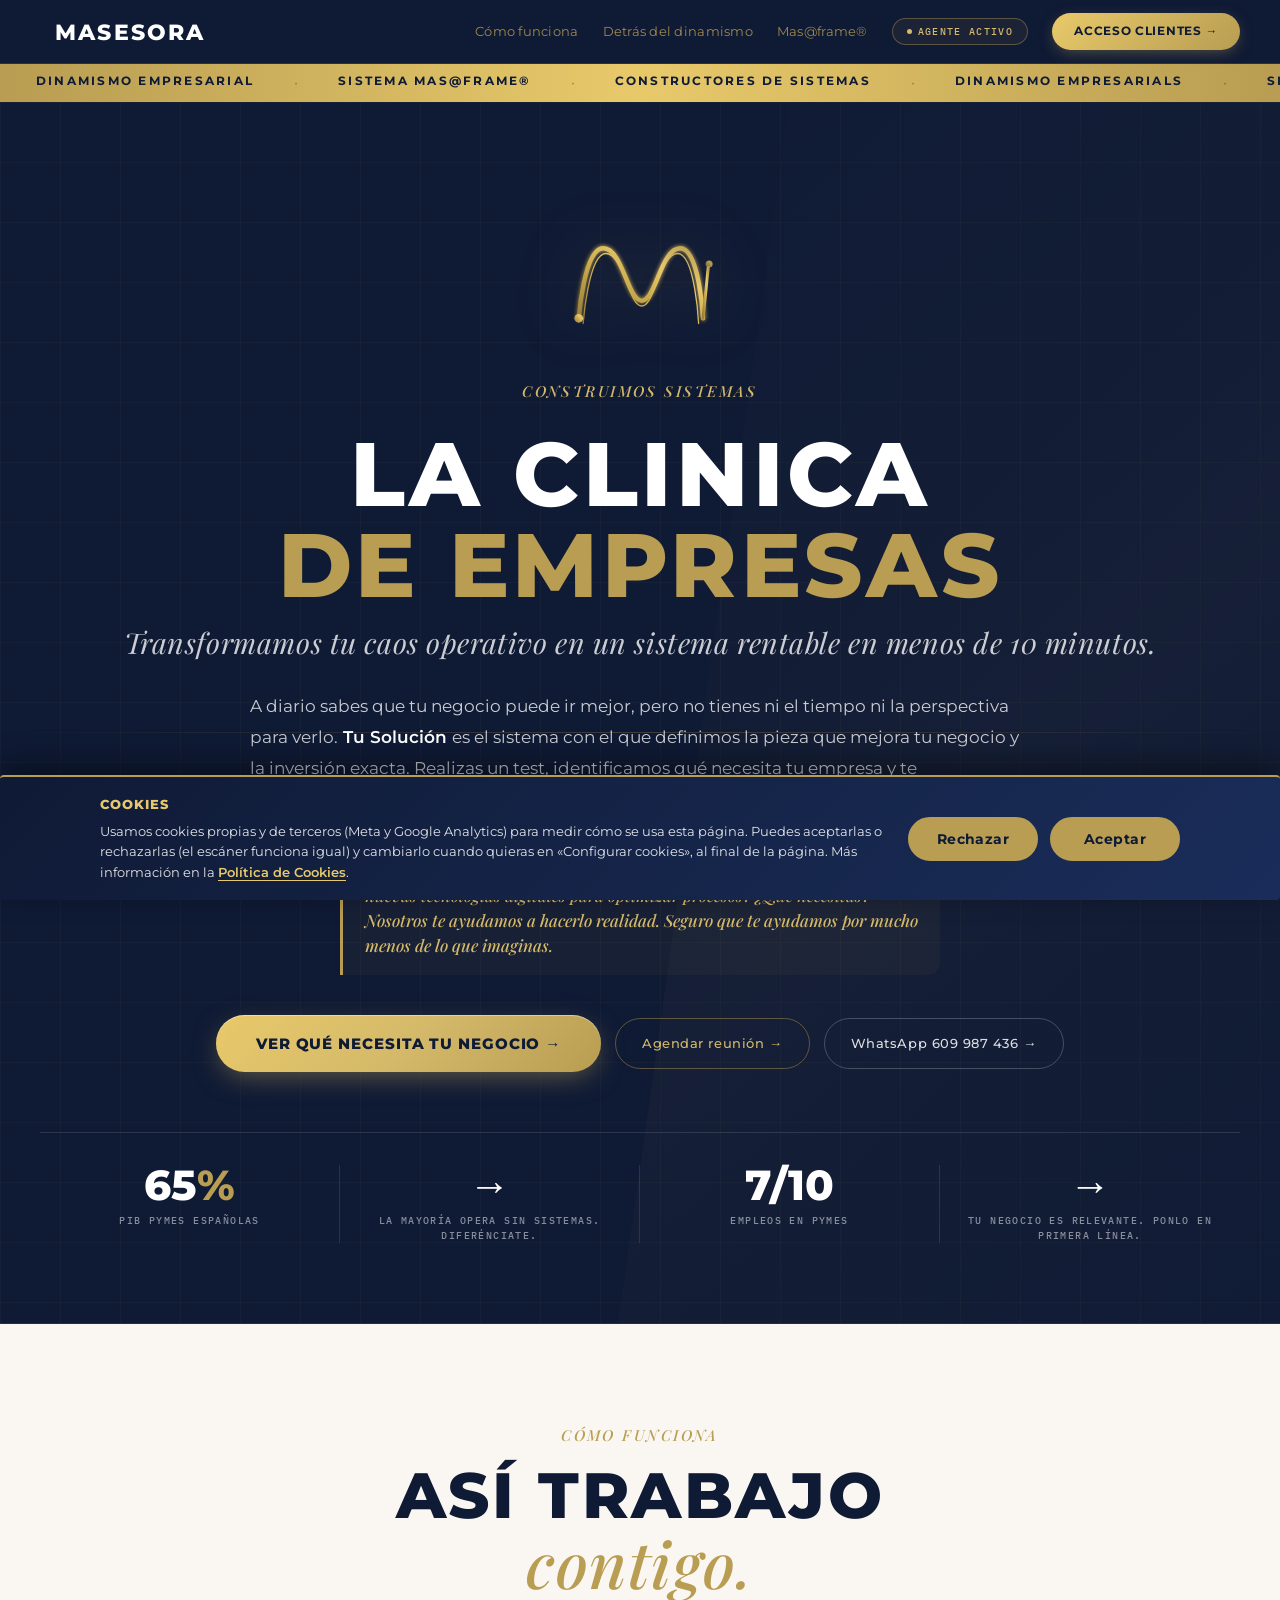
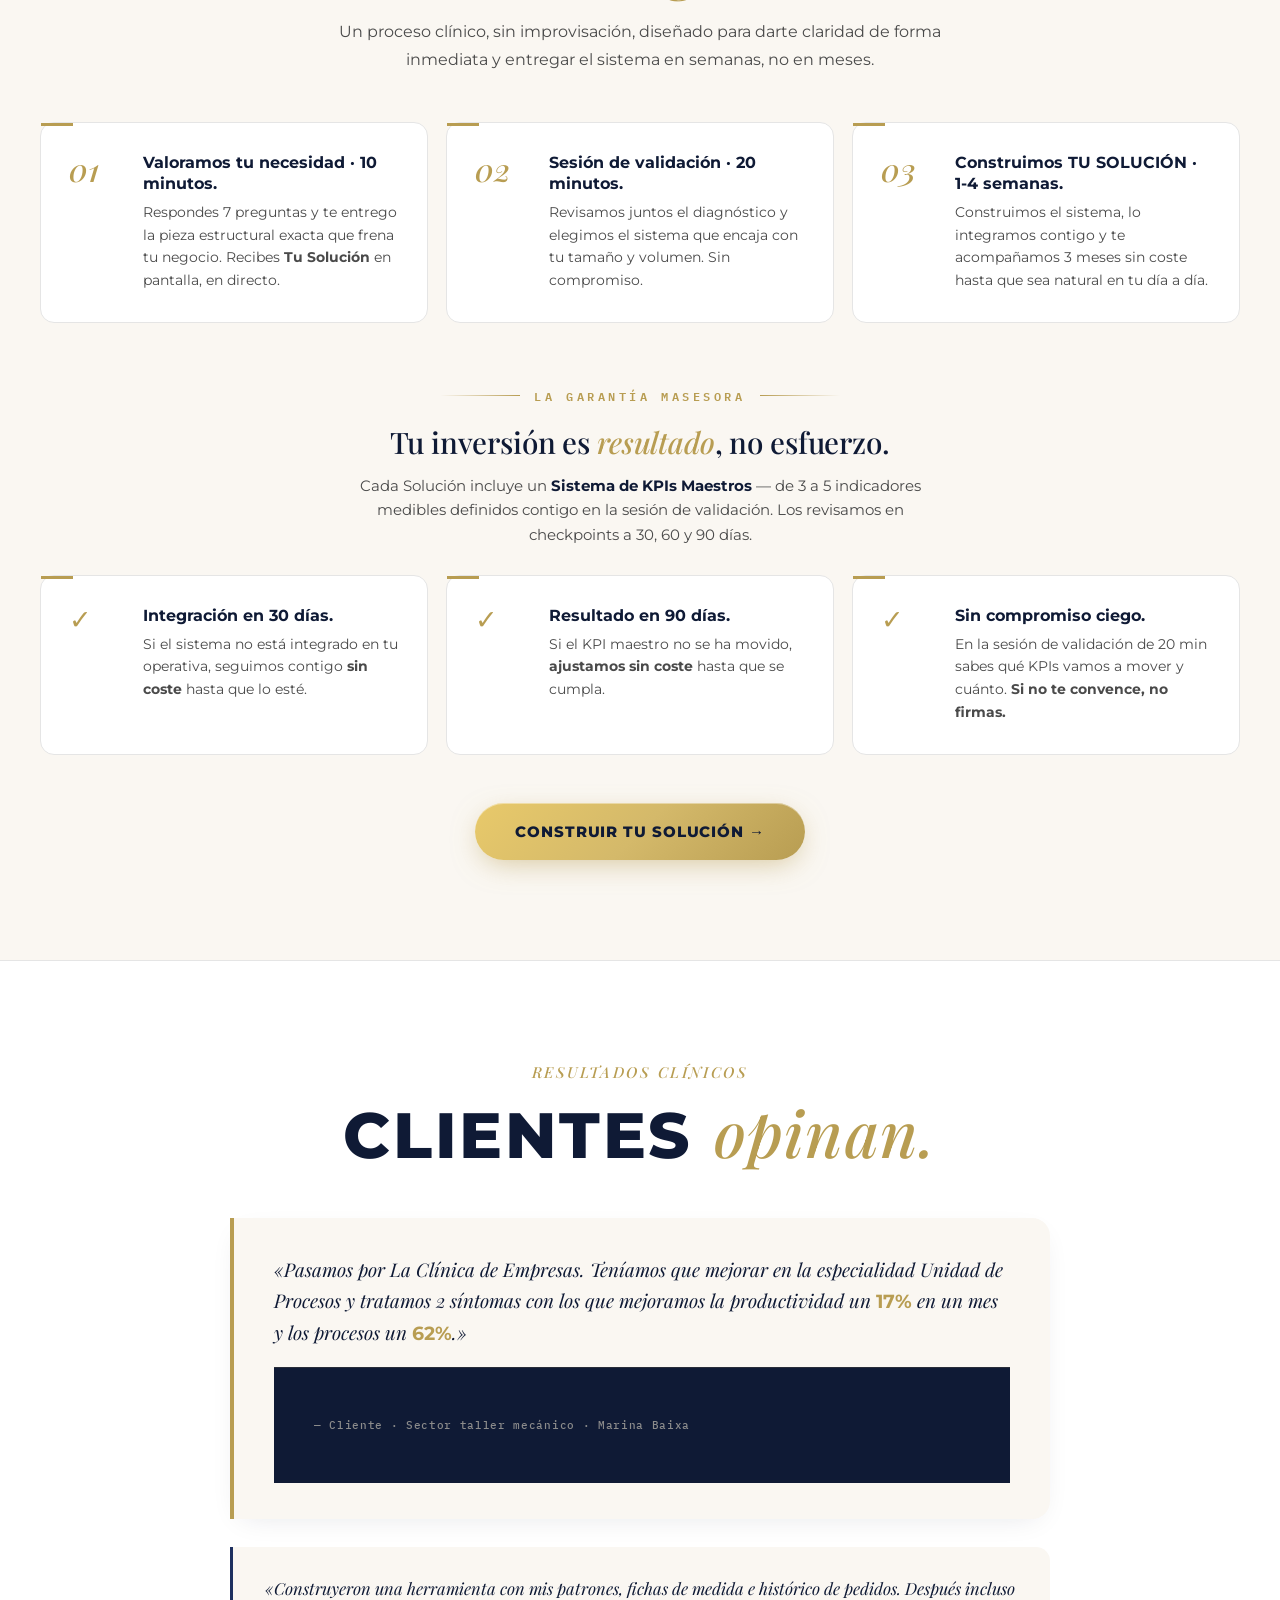
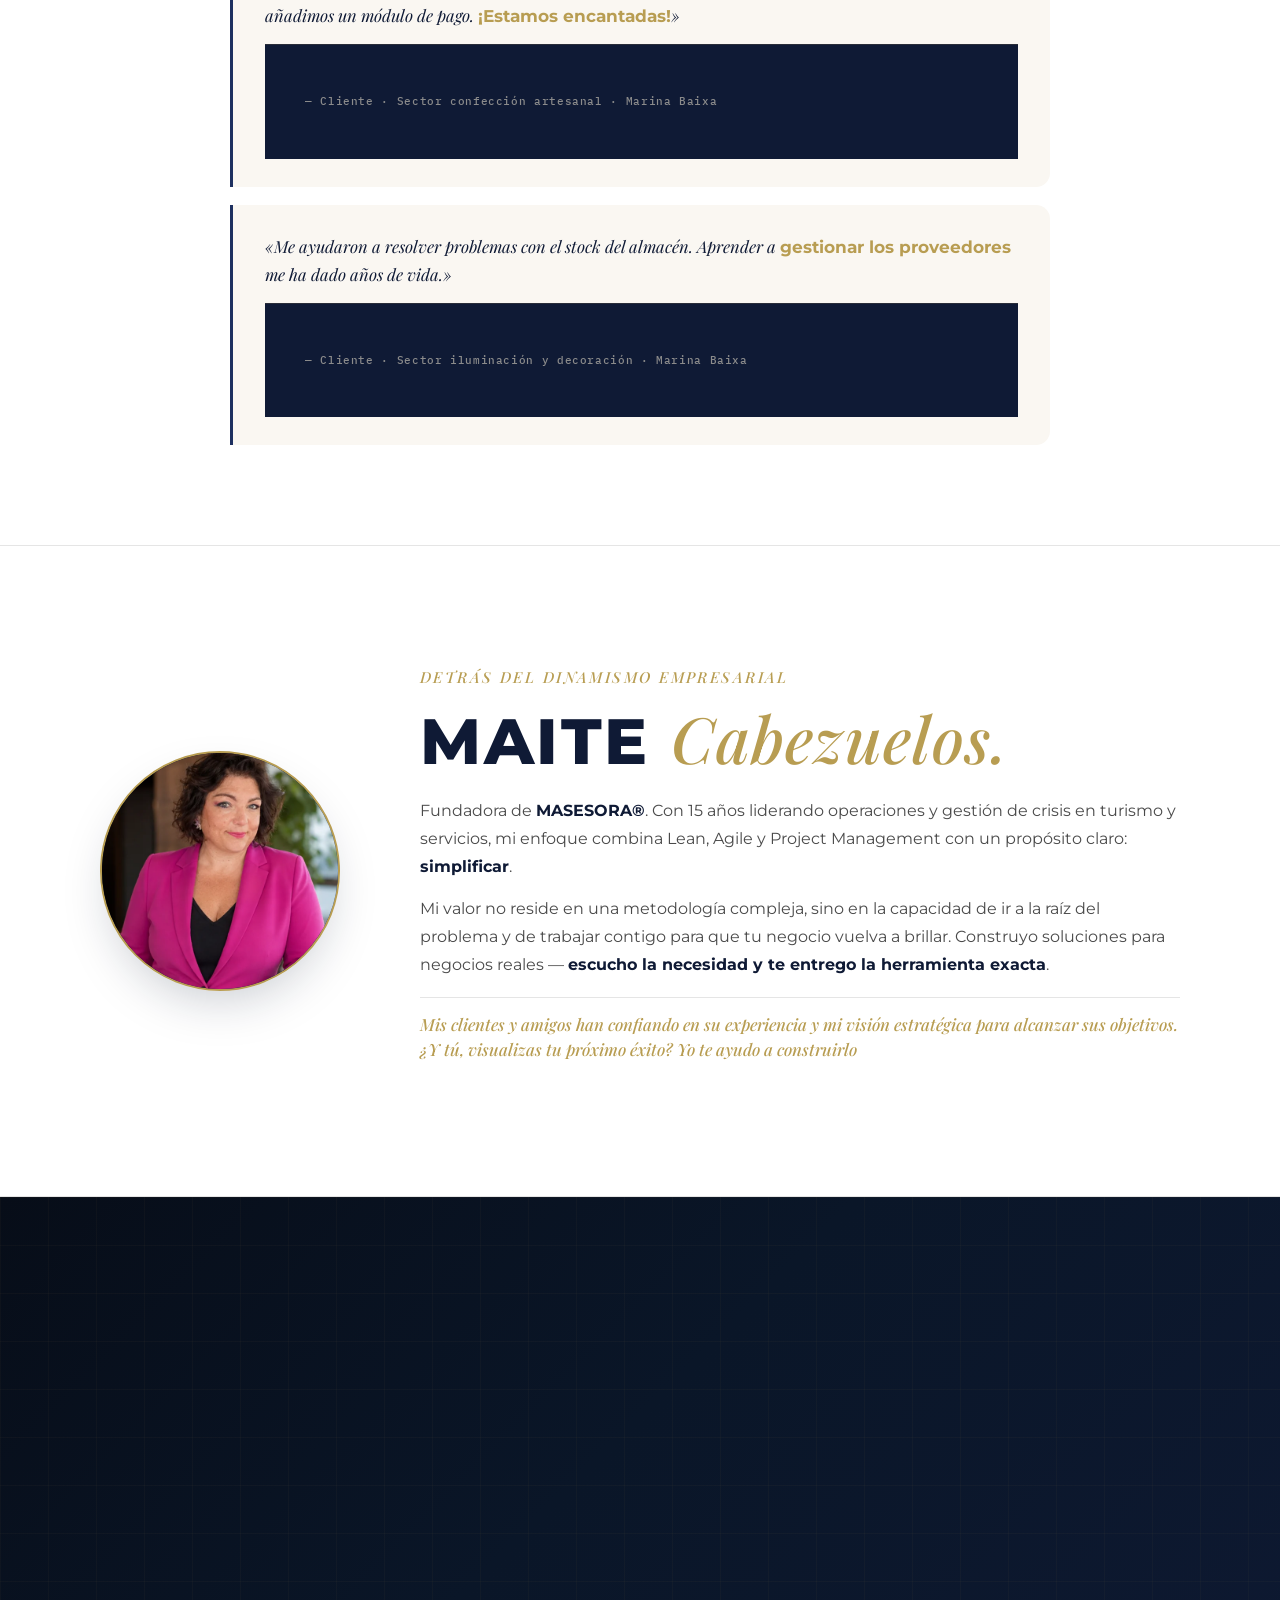
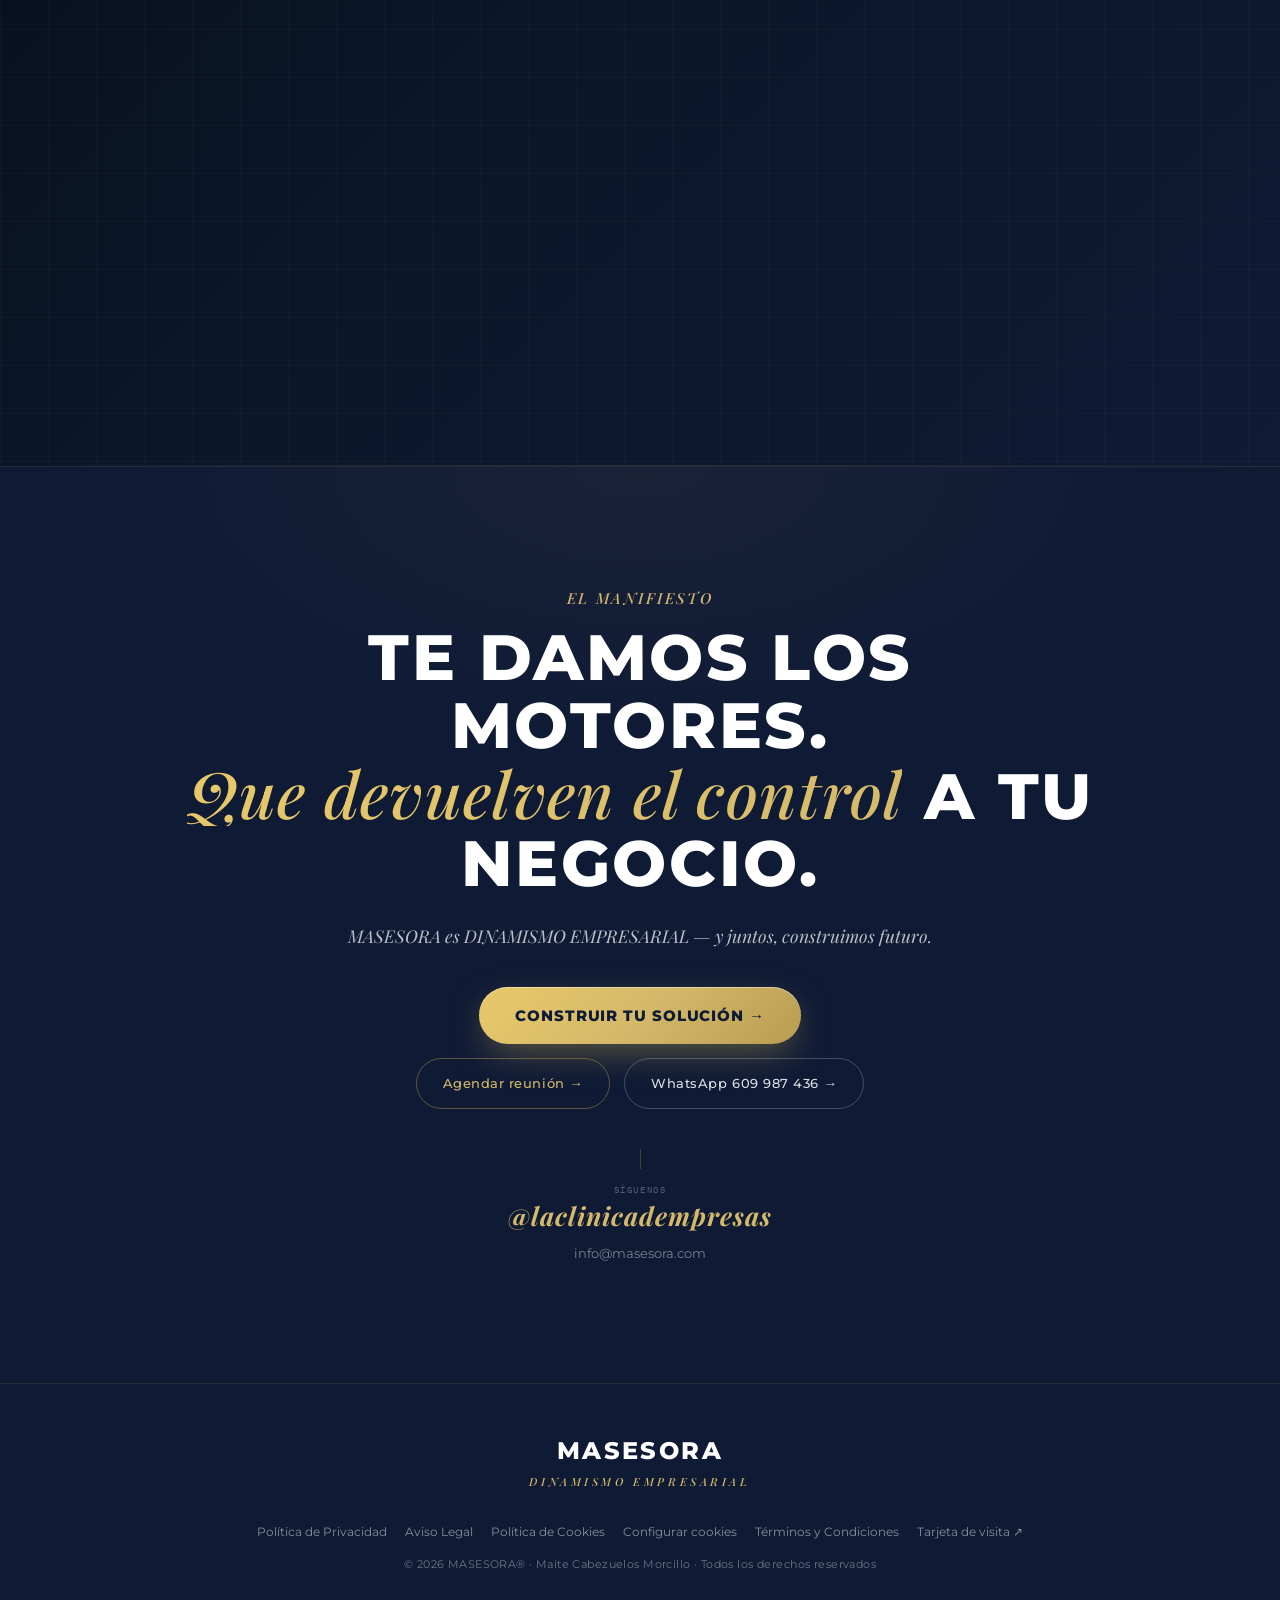
==== commit d3c2a211: "Merge feat/cookies-legal-seo" ====
--- a/index.html
+++ b/index.html
@@ -4,7 +4,7 @@
   <meta charset="UTF-8"/>
   <meta name="viewport" content="width=device-width,initial-scale=1"/>
   <title>MASESORA · Dinamismo Empresarial</title>
-  <meta name="description" content="MASESORA® — Construimos sistemas autónomos para autónomos y micropymes. Diagnóstico clínico, tratamiento estructurado, alta certificada. Si no proyecta margen positivo, no se inicia."/>
+  <meta name="description" content="Masesora construye sistemas para autónomos y micropymes. Diagnóstico gratuito en 10 minutos y solución a medida. Si no proyecta margen positivo, no se inicia."/>
 
   <!-- OG / Social -->
   <meta property="og:type" content="website"/>
@@ -23,22 +23,130 @@
   <link rel="apple-touch-icon" href="assets/favicon.svg"/>
   <meta name="theme-color" content="#0F1A35"/>
 
-  <!-- Google Analytics 4 -->
-  <script async src="https://www.googletagmanager.com/gtag/js?id=G-62L9S89H53"></script>
+    <!-- ══ CONSENTIMIENTO DE COOKIES · META PIXEL + GOOGLE ANALYTICS 4 ═════
+       Ni el Píxel de Meta (4359415267704371) ni GA4 (G-62L9S89H53) se cargan ni envían nada
+       hasta que la persona pulsa «Aceptar». Mientras tanto window.fbq y window.gtag son
+       funciones vacías. La elección se guarda en localStorage (mas_cookie_consent) y
+       «Configurar cookies» (pie de página) reabre el aviso. Mismo mecanismo que masesora.es.
+  ═══════════════════════════════════════════════════════════════════════ -->
   <script>
-    window.dataLayer = window.dataLayer || [];
-    function gtag(){dataLayer.push(arguments);}
-    gtag('js', new Date());
-    gtag('config', 'G-62L9S89H53');
+  (function(w,d){
+    var FB_ID='4359415267704371', GA_ID='G-62L9S89H53';
+    var KEY='mas_cookie_consent', MAX_AGE=365*24*60*60*1000; // se vuelve a preguntar a los 12 meses
+    var noop=function(){};
+    var realFbq=null, realGtag=null, loaded=false;
+
+    // Estado inicial seguro: sin consentimiento todo son no-ops
+    w.fbq=noop; w.gtag=noop;
+
+    function readChoice(){
+      try{
+        var o=JSON.parse(w.localStorage.getItem(KEY)||'null');
+        if(o && (o.c==='granted'||o.c==='denied') && (Date.now()-o.t)<MAX_AGE) return o.c;
+      }catch(e){}
+      return null;
+    }
+    function saveChoice(c){
+      try{ w.localStorage.setItem(KEY, JSON.stringify({c:c,t:Date.now()})); }catch(e){}
+    }
+
+    function loadTrackers(){
+      w['ga-disable-'+GA_ID]=false;
+      if(loaded){ // ya se habían cargado en esta visita y se reactivan
+        w.fbq=realFbq; w.gtag=realGtag;
+        try{ realFbq('consent','grant'); realGtag('consent','update',{analytics_storage:'granted'}); }catch(e){}
+        return;
+      }
+      loaded=true;
+      // Píxel de Meta (snippet oficial)
+      delete w.fbq;
+      !function(f,b,e,v,n,t,s){if(f.fbq)return;n=f.fbq=function(){n.callMethod?
+      n.callMethod.apply(n,arguments):n.queue.push(arguments)};if(!f._fbq)f._fbq=n;
+      n.push=n;n.loaded=!0;n.version='2.0';n.queue=[];t=b.createElement(e);t.async=!0;
+      t.src=v;s=b.getElementsByTagName(e)[0];s.parentNode.insertBefore(t,s)}(w,
+      d,'script','https://connect.facebook.net/en_US/fbevents.js');
+      realFbq=w.fbq;
+      realFbq('init', FB_ID);
+      realFbq('track', 'PageView');
+      // Google Analytics 4
+      w.dataLayer=w.dataLayer||[];
+      realGtag=w.gtag=function(){ w.dataLayer.push(arguments); };
+      realGtag('js', new Date());
+      realGtag('config', GA_ID);
+      var g=d.createElement('script');
+      g.async=true; g.src='https://www.googletagmanager.com/gtag/js?id='+GA_ID;
+      d.head.appendChild(g);
+    }
+
+    function clearCookies(){
+      var host=w.location.hostname, parts=host.split('.'), doms=[null,host,'.'+host];
+      for(var i=1;i<parts.length-1;i++){ var dm=parts.slice(i).join('.'); doms.push(dm,'.'+dm); }
+      d.cookie.split(';').forEach(function(c){
+        var n=c.split('=')[0].replace(/^\s+/,'');
+        if(!/^(_ga|_gid|_gat|_fbp|_fbc)/.test(n)) return;
+        doms.forEach(function(dm){
+          d.cookie=n+'=; expires=Thu, 01 Jan 1970 00:00:00 GMT; path=/'+(dm?'; domain='+dm:'');
+        });
+      });
+    }
+
+    function stopTrackers(){
+      if(loaded){
+        try{ realFbq('consent','revoke'); realGtag('consent','update',{analytics_storage:'denied'}); }catch(e){}
+        w['ga-disable-'+GA_ID]=true;
+      }
+      w.fbq=noop; w.gtag=noop;
+      clearCookies();
+    }
+
+    function apply(c){
+      if(c==='granted') loadTrackers(); else stopTrackers();
+      try{ w.dispatchEvent(new CustomEvent('ese:consent',{detail:c})); }catch(e){}
+    }
+
+    /* ── Banner ── */
+    var banner, state, opener=null, current=readChoice();
+    function el(id){ return d.getElementById(id); }
+    function show(fromUser){
+      banner=banner||el('cookieBanner'); if(!banner) return;
+      state=state||el('cookieState');
+      state.textContent = current==='granted' ? 'Tu elección actual: cookies aceptadas.'
+                        : current==='denied'  ? 'Tu elección actual: cookies rechazadas.' : '';
+      state.style.display = current ? 'block' : 'none';
+      opener = fromUser ? d.activeElement : null;
+      banner.hidden=false;
+      try{ banner.focus({preventScroll:true}); }catch(e){}
+    }
+    function hide(){
+      if(!banner) return;
+      banner.hidden=true;
+      if(opener && opener.focus){ try{ opener.focus(); }catch(e){} }
+      opener=null;
+    }
+    function choose(c){
+      current=c; saveChoice(c); apply(c); hide();
+    }
+
+    w.masCookies={
+      open:function(){ show(true); },
+      accept:function(){ choose('granted'); },
+      reject:function(){ choose('denied'); }
+    };
+
+    apply(current);                       // 'granted' → carga; 'denied'/null → no-ops
+    function init(){
+      banner=el('cookieBanner');
+      el('cookieAccept').addEventListener('click',function(){ choose('granted'); });
+      el('cookieReject').addEventListener('click',function(){ choose('denied'); });
+      d.addEventListener('keydown',function(e){
+        // Escape solo cierra el banner si ya hay una elección guardada (no cuenta como consentimiento)
+        if(e.key==='Escape' && current && banner && !banner.hidden) hide();
+      });
+      if(current===null) show(false);
+    }
+    if(d.readyState==='loading') d.addEventListener('DOMContentLoaded',init); else init();
+  })(window,document);
   </script>
-
-  <!-- Meta Pixel -->
-  <script>
-    !function(f,b,e,v,n,t,s){if(f.fbq)return;n=f.fbq=function(){n.callMethod?n.callMethod.apply(n,arguments):n.queue.push(arguments)};if(!f._fbq)f._fbq=n;n.push=n;n.loaded=!0;n.version='2.0';n.queue=[];t=b.createElement(e);t.async=!0;t.src=v;s=b.getElementsByTagName(e)[0];s.parentNode.insertBefore(t,s)}(window,document,'script','https://connect.facebook.net/en_US/fbevents.js');
-    fbq('init','4359415267704371');
-    fbq('track','PageView');
-  </script>
-  <noscript><img height="1" width="1" style="display:none" src="https://www.facebook.com/tr?id=4359415267704371&ev=PageView&noscript=1"/></noscript>
 
   <!-- Tracking unificado · clicks a GA4 + Meta Pixel -->
   <script>
@@ -66,12 +174,10 @@
     });
   </script>
 
-  <link rel="preconnect" href="https://fonts.googleapis.com"/>
-  <link rel="preconnect" href="https://fonts.gstatic.com" crossorigin/>
   <link rel="dns-prefetch" href="https://wa.me"/>
   <link rel="dns-prefetch" href="https://tusolucion.onrender.com"/>
   <link rel="dns-prefetch" href="https://ese-cc2u.onrender.com"/>
-  <link href="https://fonts.googleapis.com/css2?family=Montserrat:wght@300;400;500;600;700;800&family=Playfair+Display:ital,wght@0,500;0,700;1,400;1,500;1,700&family=IBM+Plex+Mono:wght@400;500;600&display=swap" rel="stylesheet"/>
+  <link rel="stylesheet" href="fonts/fonts.css"/>
   <link rel="preload" as="image" href="assets/maite.webp" fetchpriority="low"/>
 
 <style>
@@ -451,6 +557,42 @@
   .hstat:last-child{border-bottom:none}
   h2.h2{font-size:1.85rem}
 }
+
+/* ── BANNER DE COOKIES ───────────────────────────────── */
+.cookie-banner {
+  position:fixed; left:0; right:0; bottom:0; z-index:10000;
+  background:linear-gradient(135deg,#0F1A35,#1a2d5a);
+  border-top:2px solid #B89D52;
+  box-shadow:0 -10px 32px rgba(0,0,0,.45);
+  padding:18px 24px;
+  max-height:90vh; overflow-y:auto;
+}
+.cookie-banner[hidden] { display:none; }
+.cookie-banner:focus { outline:none; }
+.cookie-inner { max-width:1080px; margin:0 auto; display:flex; align-items:center; gap:24px; }
+.cookie-text { flex:1; min-width:0; }
+.cookie-title { font-size:.8rem; font-weight:800; letter-spacing:.08em; text-transform:uppercase; color:#E8C96A; margin-bottom:6px; }
+.cookie-text p { font-size:.82rem; line-height:1.55; color:rgba(255,255,255,.88); }
+.cookie-text p a { color:#E8C96A; text-decoration:underline; text-underline-offset:3px; font-weight:600; }
+.cookie-text p a:hover { color:#fff; }
+.cookie-text p.cookie-state { margin-top:6px; font-weight:600; color:#E8C96A; }
+.cookie-actions { display:flex; gap:12px; flex-shrink:0; }
+/* Aceptar y Rechazar comparten exactamente el mismo estilo (misma prominencia) */
+.cookie-btn {
+  min-width:130px; padding:12px 24px; border-radius:50px;
+  background:#B89D52; color:#0F1A35; border:2px solid #B89D52;
+  font-family:'Montserrat',-apple-system,'Segoe UI',Arial,sans-serif; font-size:.85rem; font-weight:700; letter-spacing:.03em;
+  cursor:pointer; transition:background .15s, border-color .15s;
+}
+.cookie-btn:hover { background:#E8C96A; border-color:#E8C96A; }
+.cookie-btn:focus-visible { outline:2.5px solid #fff; outline-offset:3px; }
+@media(max-width:680px){
+  .cookie-banner { padding:16px 16px calc(16px + env(safe-area-inset-bottom)); }
+  .cookie-inner { flex-direction:column; align-items:stretch; gap:14px; }
+  .cookie-actions { width:100%; }
+  .cookie-btn { flex:1; min-width:0; padding:13px 12px; }
+}
+@media print { .cookie-banner { display:none !important; } }
 </style>
 </head>
 <body>
@@ -752,6 +894,7 @@
       <li><a href="legal/privacidad.html" target="_blank" rel="noopener">Política de Privacidad</a></li>
       <li><a href="legal/aviso-legal.html" target="_blank" rel="noopener">Aviso Legal</a></li>
       <li><a href="legal/cookies.html" target="_blank" rel="noopener">Política de Cookies</a></li>
+      <li><a href="#" onclick="masCookies.open();return false;">Configurar cookies</a></li>
       <li><a href="legal/terminos.html" target="_blank" rel="noopener">Términos y Condiciones</a></li>
       <li><a href="https://qrtarjetavisita.onrender.com" target="_blank" rel="noopener">Tarjeta de visita ↗</a></li>
     </ul>
@@ -871,15 +1014,18 @@
   </div>
 </div>
 
-<!-- ── COOKIE BANNER (RGPD informativo) ── -->
-<div id="cookieBanner" style="display:none;position:fixed;bottom:24px;left:24px;right:24px;max-width:480px;margin:0 auto;background:#FFFFFF;border:1px solid rgba(184,157,82,.4);border-radius:14px;padding:20px 22px;box-shadow:0 24px 60px rgba(15,26,53,.25);z-index:600;font-family:'Montserrat',sans-serif">
-  <div style="font-family:'IBM Plex Mono',monospace;font-size:.6rem;color:#B89D52;letter-spacing:.18em;text-transform:uppercase;margin-bottom:8px;font-weight:600">Aviso de cookies</div>
-  <p style="font-size:.82rem;line-height:1.6;color:#4A4A4A;margin:0 0 14px;font-weight:400">
-    Usamos <strong style="color:#0F1A35">solo cookies técnicas estrictamente necesarias</strong> para el funcionamiento del sitio. No utilizamos analítica ni publicidad de terceros.
-  </p>
-  <div style="display:flex;gap:10px;align-items:center;flex-wrap:wrap">
-    <button onclick="acceptCookies()" style="padding:9px 22px;border-radius:999px;background:linear-gradient(135deg,#E8C96A,#B89D52);color:#0F1A35;font-weight:700;font-size:.78rem;letter-spacing:.05em;border:none;cursor:pointer;font-family:inherit;box-shadow:0 4px 16px -4px rgba(184,157,82,.5)">Entendido</button>
-    <a href="legal/cookies.html" target="_blank" rel="noopener" style="font-size:.74rem;color:#8B8B8B;text-decoration:underline;text-underline-offset:3px">Ver política de cookies</a>
+<!-- ── BANNER DE COOKIES ── -->
+<div id="cookieBanner" class="cookie-banner" role="dialog" aria-modal="false" aria-label="Consentimiento de cookies" aria-describedby="cookieDesc" tabindex="-1" hidden>
+  <div class="cookie-inner">
+    <div class="cookie-text">
+      <div class="cookie-title">Cookies</div>
+      <p id="cookieDesc">Usamos cookies propias y de terceros (Meta y Google Analytics) para medir cómo se usa esta página. Puedes aceptarlas o rechazarlas (el escáner funciona igual) y cambiarlo cuando quieras en «Configurar cookies», al final de la página. Más información en la <a href="#" onclick="abrirLegal('cookies');return false;">Política de Cookies</a>.</p>
+      <p class="cookie-state" id="cookieState" aria-live="polite" style="display:none"></p>
+    </div>
+    <div class="cookie-actions">
+      <button type="button" class="cookie-btn" id="cookieReject">Rechazar</button>
+      <button type="button" class="cookie-btn" id="cookieAccept">Aceptar</button>
+    </div>
   </div>
 </div>
 
@@ -902,21 +1048,6 @@
   msg.innerHTML = RESPUESTAS[key] || "Para esta consulta concreta, prefiero responderte por email: <a href='mailto:info@masesora.com'>info@masesora.com</a>";
   chat.appendChild(msg);
   chat.scrollTop = chat.scrollHeight;
-}
-
-/* === COOKIE BANNER === */
-(function(){
-  try {
-    if(!localStorage.getItem('mas_cookie_ack')){
-      document.getElementById('cookieBanner').style.display='block';
-    }
-  } catch(e){
-    document.getElementById('cookieBanner').style.display='block';
-  }
-})();
-function acceptCookies(){
-  try { localStorage.setItem('mas_cookie_ack','1'); } catch(e){}
-  document.getElementById('cookieBanner').style.display='none';
 }
 </script>
 
--- a/fonts/fonts.css
+++ b/fonts/fonts.css
@@ -0,0 +1,253 @@
+/* Tipografías alojadas en local (SIL Open Font License 1.1): el navegador no contacta con Google. */
+/* ibm-plex-mono latin-ext */
+@font-face {
+  font-family: 'IBM Plex Mono';
+  font-style: normal;
+  font-weight: 400;
+  font-display: swap;
+  src: url(ibm-plex-mono-normal-400-latin-ext.woff2) format('woff2');
+  unicode-range: U+0100-02BA, U+02BD-02C5, U+02C7-02CC, U+02CE-02D7, U+02DD-02FF, U+0304, U+0308, U+0329, U+1D00-1DBF, U+1E00-1E9F, U+1EF2-1EFF, U+2020, U+20A0-20AB, U+20AD-20C4, U+2113, U+2C60-2C7F, U+A720-A7FF;
+}
+/* ibm-plex-mono latin */
+@font-face {
+  font-family: 'IBM Plex Mono';
+  font-style: normal;
+  font-weight: 400;
+  font-display: swap;
+  src: url(ibm-plex-mono-normal-400-latin.woff2) format('woff2');
+  unicode-range: U+0000-00FF, U+0131, U+0152-0153, U+02BB-02BC, U+02C6, U+02DA, U+02DC, U+0304, U+0308, U+0329, U+2000-206F, U+20AC, U+2122, U+2191, U+2193, U+2212, U+2215, U+FEFF, U+FFFD;
+}
+/* ibm-plex-mono latin-ext */
+@font-face {
+  font-family: 'IBM Plex Mono';
+  font-style: normal;
+  font-weight: 500;
+  font-display: swap;
+  src: url(ibm-plex-mono-normal-500-latin-ext.woff2) format('woff2');
+  unicode-range: U+0100-02BA, U+02BD-02C5, U+02C7-02CC, U+02CE-02D7, U+02DD-02FF, U+0304, U+0308, U+0329, U+1D00-1DBF, U+1E00-1E9F, U+1EF2-1EFF, U+2020, U+20A0-20AB, U+20AD-20C4, U+2113, U+2C60-2C7F, U+A720-A7FF;
+}
+/* ibm-plex-mono latin */
+@font-face {
+  font-family: 'IBM Plex Mono';
+  font-style: normal;
+  font-weight: 500;
+  font-display: swap;
+  src: url(ibm-plex-mono-normal-500-latin.woff2) format('woff2');
+  unicode-range: U+0000-00FF, U+0131, U+0152-0153, U+02BB-02BC, U+02C6, U+02DA, U+02DC, U+0304, U+0308, U+0329, U+2000-206F, U+20AC, U+2122, U+2191, U+2193, U+2212, U+2215, U+FEFF, U+FFFD;
+}
+/* ibm-plex-mono latin-ext */
+@font-face {
+  font-family: 'IBM Plex Mono';
+  font-style: normal;
+  font-weight: 600;
+  font-display: swap;
+  src: url(ibm-plex-mono-normal-600-latin-ext.woff2) format('woff2');
+  unicode-range: U+0100-02BA, U+02BD-02C5, U+02C7-02CC, U+02CE-02D7, U+02DD-02FF, U+0304, U+0308, U+0329, U+1D00-1DBF, U+1E00-1E9F, U+1EF2-1EFF, U+2020, U+20A0-20AB, U+20AD-20C4, U+2113, U+2C60-2C7F, U+A720-A7FF;
+}
+/* ibm-plex-mono latin */
+@font-face {
+  font-family: 'IBM Plex Mono';
+  font-style: normal;
+  font-weight: 600;
+  font-display: swap;
+  src: url(ibm-plex-mono-normal-600-latin.woff2) format('woff2');
+  unicode-range: U+0000-00FF, U+0131, U+0152-0153, U+02BB-02BC, U+02C6, U+02DA, U+02DC, U+0304, U+0308, U+0329, U+2000-206F, U+20AC, U+2122, U+2191, U+2193, U+2212, U+2215, U+FEFF, U+FFFD;
+}
+/* montserrat latin-ext */
+@font-face {
+  font-family: 'Montserrat';
+  font-style: normal;
+  font-weight: 300;
+  font-display: swap;
+  src: url(montserrat-normal-300-latin-ext.woff2) format('woff2');
+  unicode-range: U+0100-02BA, U+02BD-02C5, U+02C7-02CC, U+02CE-02D7, U+02DD-02FF, U+0304, U+0308, U+0329, U+1D00-1DBF, U+1E00-1E9F, U+1EF2-1EFF, U+2020, U+20A0-20AB, U+20AD-20C4, U+2113, U+2C60-2C7F, U+A720-A7FF;
+}
+/* montserrat latin */
+@font-face {
+  font-family: 'Montserrat';
+  font-style: normal;
+  font-weight: 300;
+  font-display: swap;
+  src: url(montserrat-normal-300-latin.woff2) format('woff2');
+  unicode-range: U+0000-00FF, U+0131, U+0152-0153, U+02BB-02BC, U+02C6, U+02DA, U+02DC, U+0304, U+0308, U+0329, U+2000-206F, U+20AC, U+2122, U+2191, U+2193, U+2212, U+2215, U+FEFF, U+FFFD;
+}
+/* montserrat latin-ext */
+@font-face {
+  font-family: 'Montserrat';
+  font-style: normal;
+  font-weight: 400;
+  font-display: swap;
+  src: url(montserrat-normal-400-latin-ext.woff2) format('woff2');
+  unicode-range: U+0100-02BA, U+02BD-02C5, U+02C7-02CC, U+02CE-02D7, U+02DD-02FF, U+0304, U+0308, U+0329, U+1D00-1DBF, U+1E00-1E9F, U+1EF2-1EFF, U+2020, U+20A0-20AB, U+20AD-20C4, U+2113, U+2C60-2C7F, U+A720-A7FF;
+}
+/* montserrat latin */
+@font-face {
+  font-family: 'Montserrat';
+  font-style: normal;
+  font-weight: 400;
+  font-display: swap;
+  src: url(montserrat-normal-400-latin.woff2) format('woff2');
+  unicode-range: U+0000-00FF, U+0131, U+0152-0153, U+02BB-02BC, U+02C6, U+02DA, U+02DC, U+0304, U+0308, U+0329, U+2000-206F, U+20AC, U+2122, U+2191, U+2193, U+2212, U+2215, U+FEFF, U+FFFD;
+}
+/* montserrat latin-ext */
+@font-face {
+  font-family: 'Montserrat';
+  font-style: normal;
+  font-weight: 500;
+  font-display: swap;
+  src: url(montserrat-normal-500-latin-ext.woff2) format('woff2');
+  unicode-range: U+0100-02BA, U+02BD-02C5, U+02C7-02CC, U+02CE-02D7, U+02DD-02FF, U+0304, U+0308, U+0329, U+1D00-1DBF, U+1E00-1E9F, U+1EF2-1EFF, U+2020, U+20A0-20AB, U+20AD-20C4, U+2113, U+2C60-2C7F, U+A720-A7FF;
+}
+/* montserrat latin */
+@font-face {
+  font-family: 'Montserrat';
+  font-style: normal;
+  font-weight: 500;
+  font-display: swap;
+  src: url(montserrat-normal-500-latin.woff2) format('woff2');
+  unicode-range: U+0000-00FF, U+0131, U+0152-0153, U+02BB-02BC, U+02C6, U+02DA, U+02DC, U+0304, U+0308, U+0329, U+2000-206F, U+20AC, U+2122, U+2191, U+2193, U+2212, U+2215, U+FEFF, U+FFFD;
+}
+/* montserrat latin-ext */
+@font-face {
+  font-family: 'Montserrat';
+  font-style: normal;
+  font-weight: 600;
+  font-display: swap;
+  src: url(montserrat-normal-600-latin-ext.woff2) format('woff2');
+  unicode-range: U+0100-02BA, U+02BD-02C5, U+02C7-02CC, U+02CE-02D7, U+02DD-02FF, U+0304, U+0308, U+0329, U+1D00-1DBF, U+1E00-1E9F, U+1EF2-1EFF, U+2020, U+20A0-20AB, U+20AD-20C4, U+2113, U+2C60-2C7F, U+A720-A7FF;
+}
+/* montserrat latin */
+@font-face {
+  font-family: 'Montserrat';
+  font-style: normal;
+  font-weight: 600;
+  font-display: swap;
+  src: url(montserrat-normal-600-latin.woff2) format('woff2');
+  unicode-range: U+0000-00FF, U+0131, U+0152-0153, U+02BB-02BC, U+02C6, U+02DA, U+02DC, U+0304, U+0308, U+0329, U+2000-206F, U+20AC, U+2122, U+2191, U+2193, U+2212, U+2215, U+FEFF, U+FFFD;
+}
+/* montserrat latin-ext */
+@font-face {
+  font-family: 'Montserrat';
+  font-style: normal;
+  font-weight: 700;
+  font-display: swap;
+  src: url(montserrat-normal-700-latin-ext.woff2) format('woff2');
+  unicode-range: U+0100-02BA, U+02BD-02C5, U+02C7-02CC, U+02CE-02D7, U+02DD-02FF, U+0304, U+0308, U+0329, U+1D00-1DBF, U+1E00-1E9F, U+1EF2-1EFF, U+2020, U+20A0-20AB, U+20AD-20C4, U+2113, U+2C60-2C7F, U+A720-A7FF;
+}
+/* montserrat latin */
+@font-face {
+  font-family: 'Montserrat';
+  font-style: normal;
+  font-weight: 700;
+  font-display: swap;
+  src: url(montserrat-normal-700-latin.woff2) format('woff2');
+  unicode-range: U+0000-00FF, U+0131, U+0152-0153, U+02BB-02BC, U+02C6, U+02DA, U+02DC, U+0304, U+0308, U+0329, U+2000-206F, U+20AC, U+2122, U+2191, U+2193, U+2212, U+2215, U+FEFF, U+FFFD;
+}
+/* montserrat latin-ext */
+@font-face {
+  font-family: 'Montserrat';
+  font-style: normal;
+  font-weight: 800;
+  font-display: swap;
+  src: url(montserrat-normal-800-latin-ext.woff2) format('woff2');
+  unicode-range: U+0100-02BA, U+02BD-02C5, U+02C7-02CC, U+02CE-02D7, U+02DD-02FF, U+0304, U+0308, U+0329, U+1D00-1DBF, U+1E00-1E9F, U+1EF2-1EFF, U+2020, U+20A0-20AB, U+20AD-20C4, U+2113, U+2C60-2C7F, U+A720-A7FF;
+}
+/* montserrat latin */
+@font-face {
+  font-family: 'Montserrat';
+  font-style: normal;
+  font-weight: 800;
+  font-display: swap;
+  src: url(montserrat-normal-800-latin.woff2) format('woff2');
+  unicode-range: U+0000-00FF, U+0131, U+0152-0153, U+02BB-02BC, U+02C6, U+02DA, U+02DC, U+0304, U+0308, U+0329, U+2000-206F, U+20AC, U+2122, U+2191, U+2193, U+2212, U+2215, U+FEFF, U+FFFD;
+}
+/* playfair-display latin-ext */
+@font-face {
+  font-family: 'Playfair Display';
+  font-style: italic;
+  font-weight: 400;
+  font-display: swap;
+  src: url(playfair-display-italic-400-latin-ext.woff2) format('woff2');
+  unicode-range: U+0100-02BA, U+02BD-02C5, U+02C7-02CC, U+02CE-02D7, U+02DD-02FF, U+0304, U+0308, U+0329, U+1D00-1DBF, U+1E00-1E9F, U+1EF2-1EFF, U+2020, U+20A0-20AB, U+20AD-20C4, U+2113, U+2C60-2C7F, U+A720-A7FF;
+}
+/* playfair-display latin */
+@font-face {
+  font-family: 'Playfair Display';
+  font-style: italic;
+  font-weight: 400;
+  font-display: swap;
+  src: url(playfair-display-italic-400-latin.woff2) format('woff2');
+  unicode-range: U+0000-00FF, U+0131, U+0152-0153, U+02BB-02BC, U+02C6, U+02DA, U+02DC, U+0304, U+0308, U+0329, U+2000-206F, U+20AC, U+2122, U+2191, U+2193, U+2212, U+2215, U+FEFF, U+FFFD;
+}
+/* playfair-display latin-ext */
+@font-face {
+  font-family: 'Playfair Display';
+  font-style: italic;
+  font-weight: 500;
+  font-display: swap;
+  src: url(playfair-display-italic-500-latin-ext.woff2) format('woff2');
+  unicode-range: U+0100-02BA, U+02BD-02C5, U+02C7-02CC, U+02CE-02D7, U+02DD-02FF, U+0304, U+0308, U+0329, U+1D00-1DBF, U+1E00-1E9F, U+1EF2-1EFF, U+2020, U+20A0-20AB, U+20AD-20C4, U+2113, U+2C60-2C7F, U+A720-A7FF;
+}
+/* playfair-display latin */
+@font-face {
+  font-family: 'Playfair Display';
+  font-style: italic;
+  font-weight: 500;
+  font-display: swap;
+  src: url(playfair-display-italic-500-latin.woff2) format('woff2');
+  unicode-range: U+0000-00FF, U+0131, U+0152-0153, U+02BB-02BC, U+02C6, U+02DA, U+02DC, U+0304, U+0308, U+0329, U+2000-206F, U+20AC, U+2122, U+2191, U+2193, U+2212, U+2215, U+FEFF, U+FFFD;
+}
+/* playfair-display latin-ext */
+@font-face {
+  font-family: 'Playfair Display';
+  font-style: italic;
+  font-weight: 700;
+  font-display: swap;
+  src: url(playfair-display-italic-700-latin-ext.woff2) format('woff2');
+  unicode-range: U+0100-02BA, U+02BD-02C5, U+02C7-02CC, U+02CE-02D7, U+02DD-02FF, U+0304, U+0308, U+0329, U+1D00-1DBF, U+1E00-1E9F, U+1EF2-1EFF, U+2020, U+20A0-20AB, U+20AD-20C4, U+2113, U+2C60-2C7F, U+A720-A7FF;
+}
+/* playfair-display latin */
+@font-face {
+  font-family: 'Playfair Display';
+  font-style: italic;
+  font-weight: 700;
+  font-display: swap;
+  src: url(playfair-display-italic-700-latin.woff2) format('woff2');
+  unicode-range: U+0000-00FF, U+0131, U+0152-0153, U+02BB-02BC, U+02C6, U+02DA, U+02DC, U+0304, U+0308, U+0329, U+2000-206F, U+20AC, U+2122, U+2191, U+2193, U+2212, U+2215, U+FEFF, U+FFFD;
+}
+/* playfair-display latin-ext */
+@font-face {
+  font-family: 'Playfair Display';
+  font-style: normal;
+  font-weight: 500;
+  font-display: swap;
+  src: url(playfair-display-normal-500-latin-ext.woff2) format('woff2');
+  unicode-range: U+0100-02BA, U+02BD-02C5, U+02C7-02CC, U+02CE-02D7, U+02DD-02FF, U+0304, U+0308, U+0329, U+1D00-1DBF, U+1E00-1E9F, U+1EF2-1EFF, U+2020, U+20A0-20AB, U+20AD-20C4, U+2113, U+2C60-2C7F, U+A720-A7FF;
+}
+/* playfair-display latin */
+@font-face {
+  font-family: 'Playfair Display';
+  font-style: normal;
+  font-weight: 500;
+  font-display: swap;
+  src: url(playfair-display-normal-500-latin.woff2) format('woff2');
+  unicode-range: U+0000-00FF, U+0131, U+0152-0153, U+02BB-02BC, U+02C6, U+02DA, U+02DC, U+0304, U+0308, U+0329, U+2000-206F, U+20AC, U+2122, U+2191, U+2193, U+2212, U+2215, U+FEFF, U+FFFD;
+}
+/* playfair-display latin-ext */
+@font-face {
+  font-family: 'Playfair Display';
+  font-style: normal;
+  font-weight: 700;
+  font-display: swap;
+  src: url(playfair-display-normal-700-latin-ext.woff2) format('woff2');
+  unicode-range: U+0100-02BA, U+02BD-02C5, U+02C7-02CC, U+02CE-02D7, U+02DD-02FF, U+0304, U+0308, U+0329, U+1D00-1DBF, U+1E00-1E9F, U+1EF2-1EFF, U+2020, U+20A0-20AB, U+20AD-20C4, U+2113, U+2C60-2C7F, U+A720-A7FF;
+}
+/* playfair-display latin */
+@font-face {
+  font-family: 'Playfair Display';
+  font-style: normal;
+  font-weight: 700;
+  font-display: swap;
+  src: url(playfair-display-normal-700-latin.woff2) format('woff2');
+  unicode-range: U+0000-00FF, U+0131, U+0152-0153, U+02BB-02BC, U+02C6, U+02DA, U+02DC, U+0304, U+0308, U+0329, U+2000-206F, U+20AC, U+2122, U+2191, U+2193, U+2212, U+2215, U+FEFF, U+FFFD;
+}
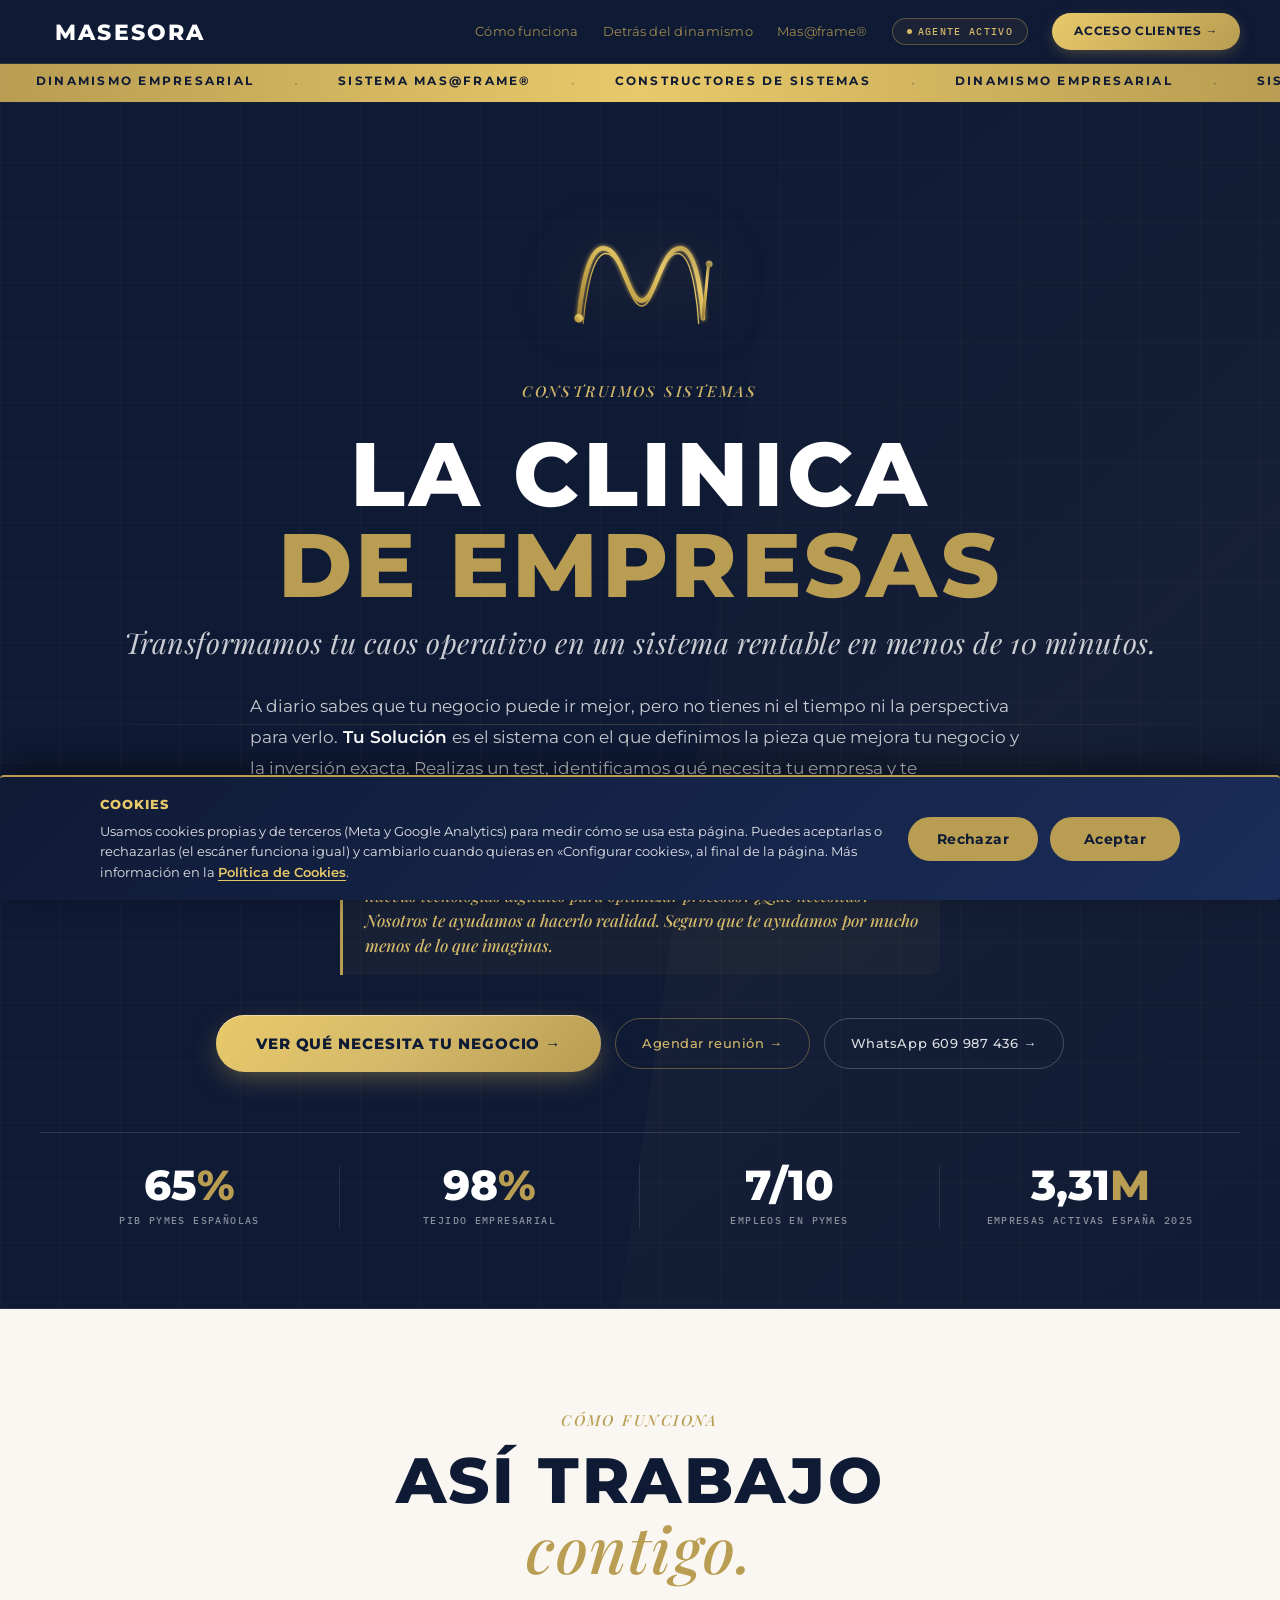
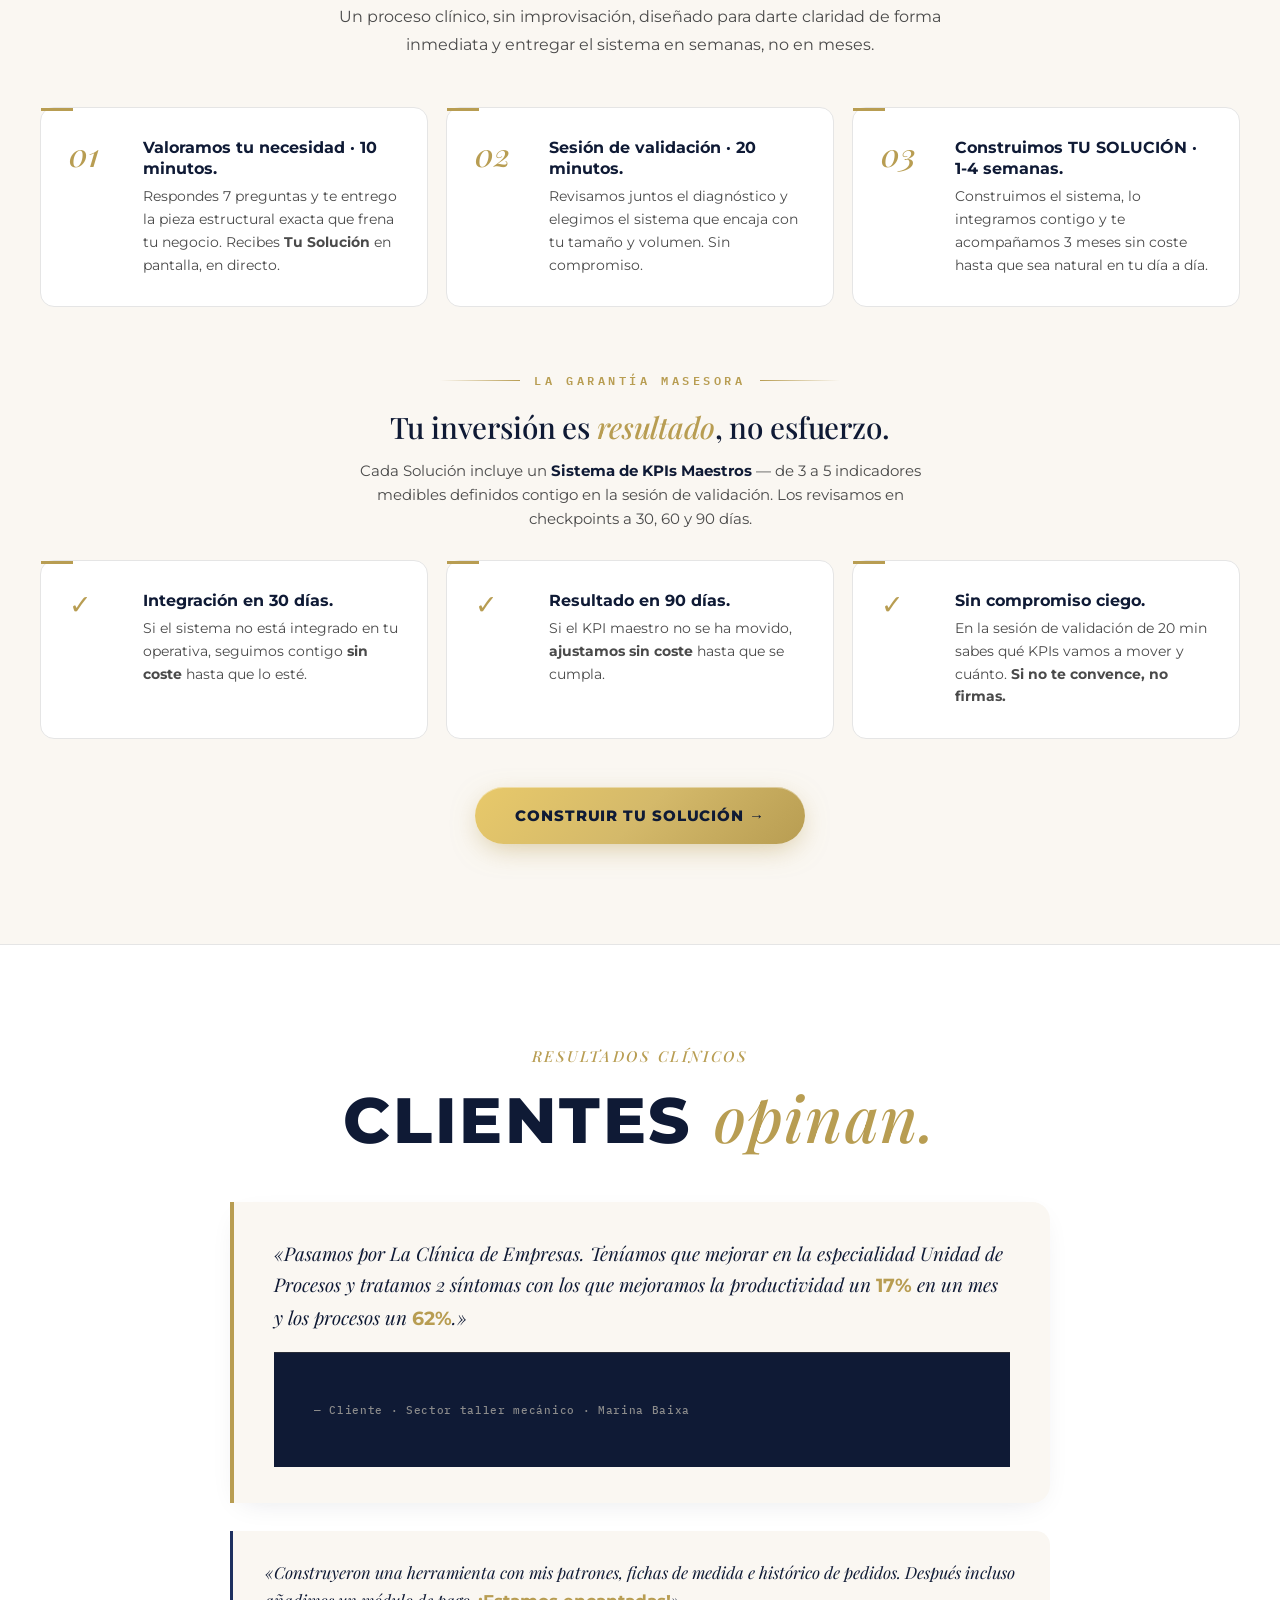
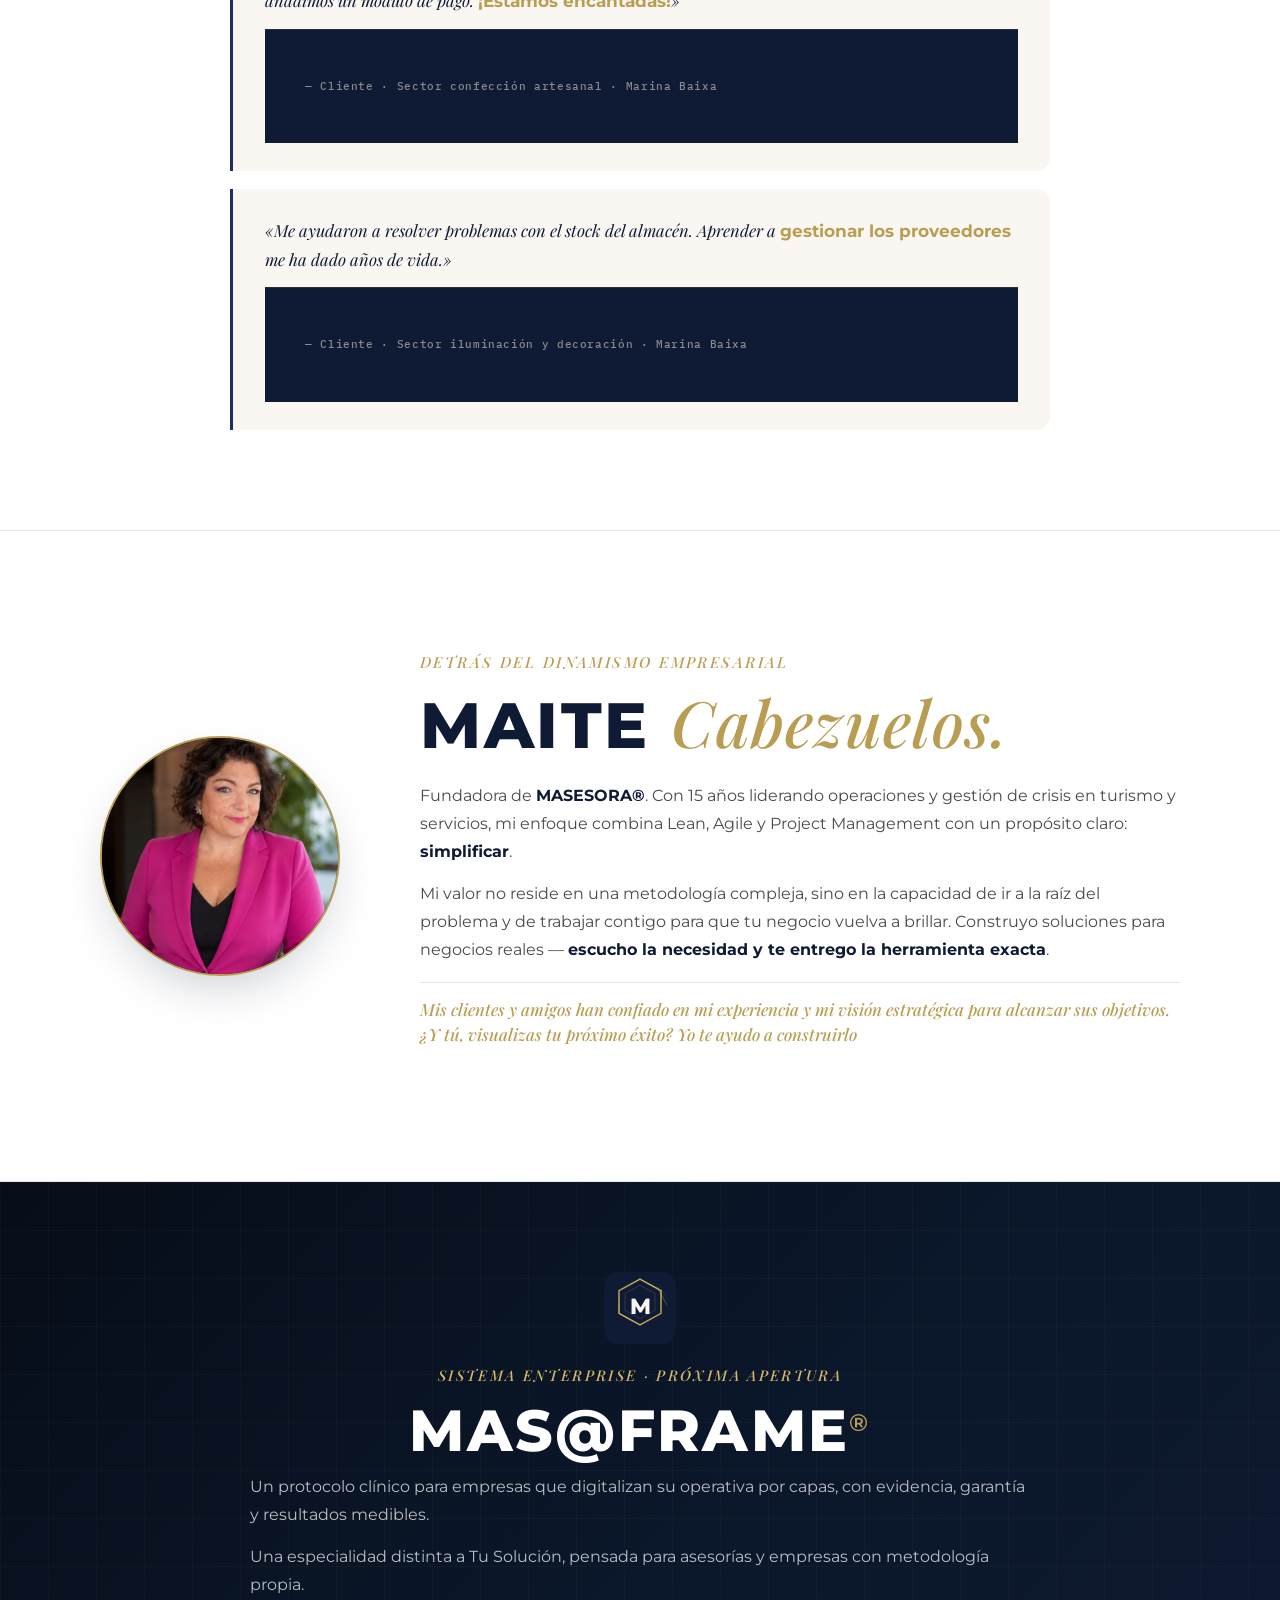
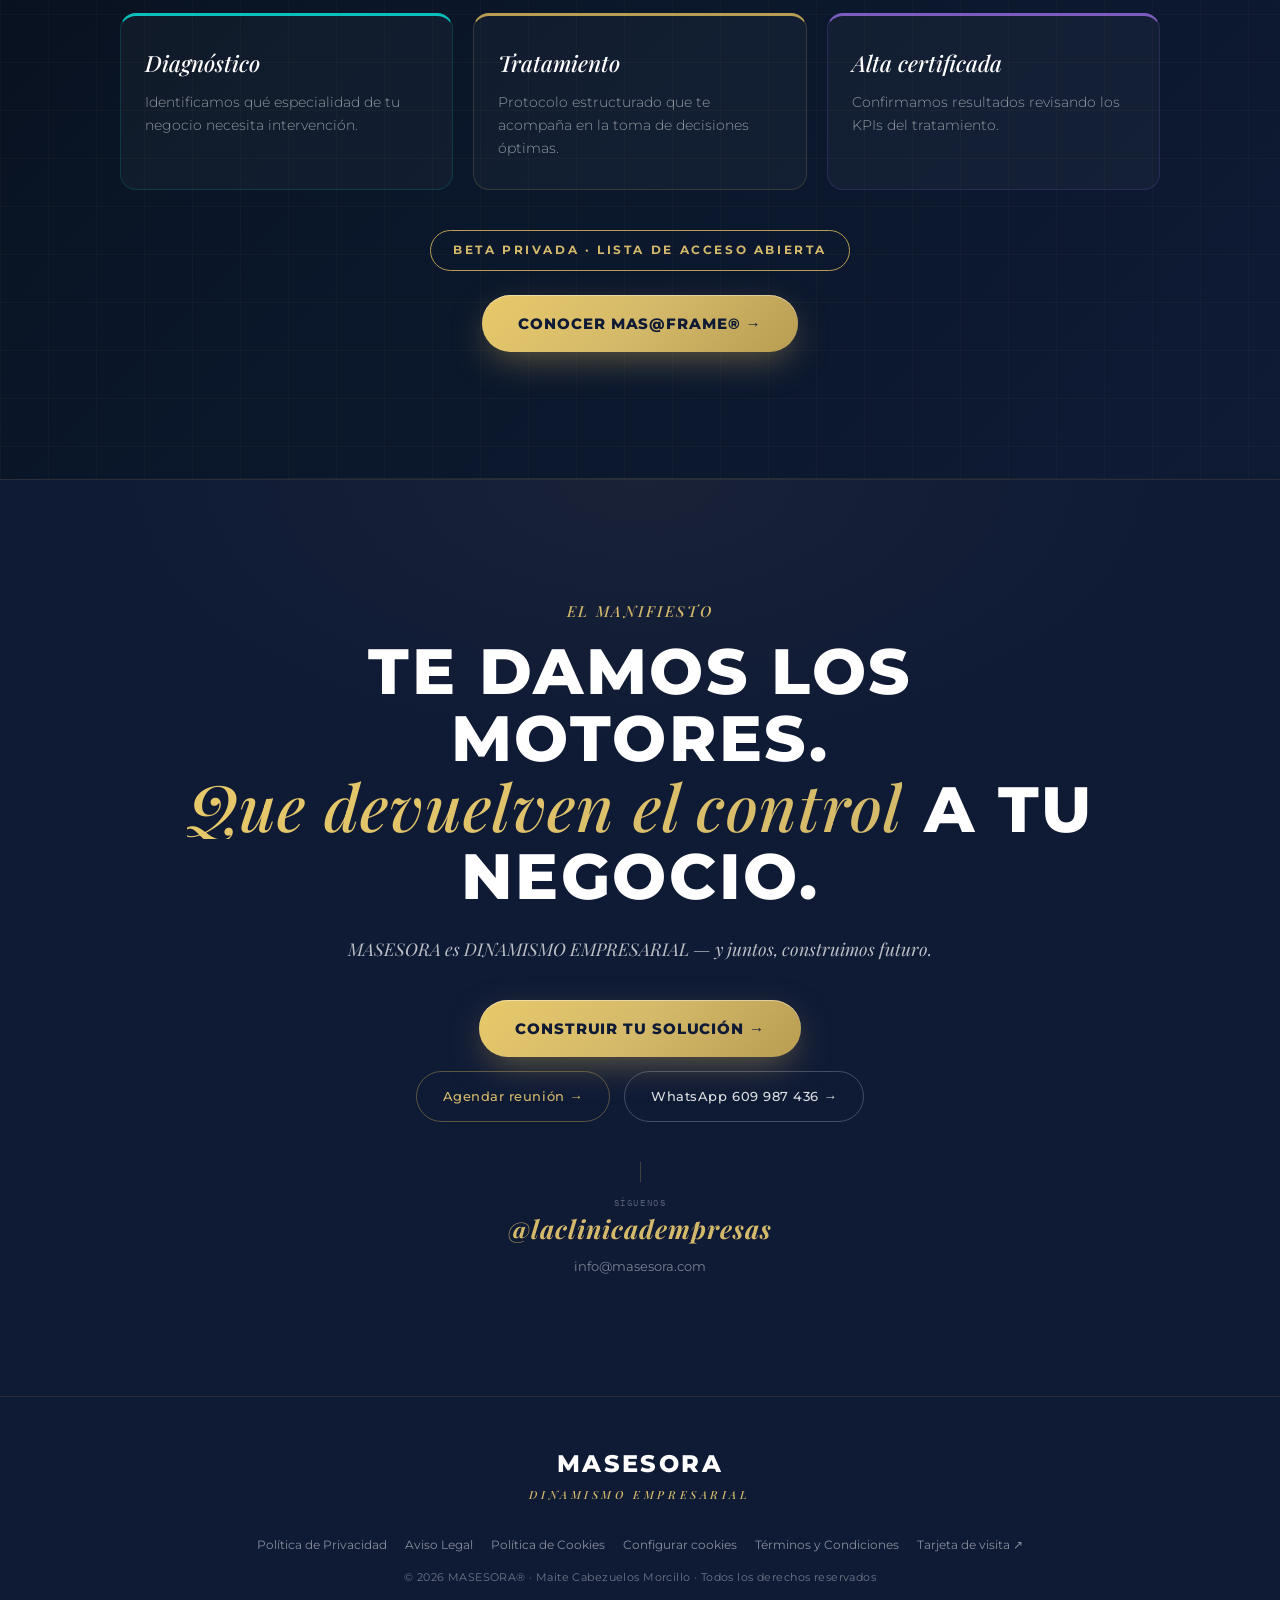
==== commit 3f7c1206: "sync: la landing pasa a ser copia de Masesora-frontend/src/pages/masesoralanding Recupera arreglos q" ====
--- a/index.html
+++ b/index.html
@@ -99,10 +99,7 @@
       clearCookies();
     }
 
-    function apply(c){
-      if(c==='granted') loadTrackers(); else stopTrackers();
-      try{ w.dispatchEvent(new CustomEvent('ese:consent',{detail:c})); }catch(e){}
-    }
+    function apply(c){ if(c==='granted') loadTrackers(); else stopTrackers(); }
 
     /* ── Banner ── */
     var banner, state, opener=null, current=readChoice();
@@ -376,9 +373,7 @@
 .mf-h2{font-family:var(--sans);font-weight:800;font-size:clamp(2.4rem,4.5vw,4rem);color:var(--white);line-height:1.02;text-align:center;letter-spacing:.04em;margin-bottom:14px}
 .mf-h2 sup{font-size:.42em;color:var(--gold);font-weight:600;vertical-align:super}
 .mf-lead-center{font-family:var(--sans);font-size:1rem;color:rgba(255,255,255,.72);font-weight:400;line-height:1.75;max-width:780px;margin:0 auto 14px;text-align:left}
-.mf-savemore{text-align:center;margin-bottom:36px;margin-top:10px}
-.mf-savemore a{font-family:var(--mono);font-size:.6rem;color:rgba(184,157,82,.6);letter-spacing:.16em;text-transform:uppercase;text-decoration:none;border:1px solid rgba(184,157,82,.25);padding:6px 14px;border-radius:4px;transition:color .2s,border-color .2s}
-.mf-savemore a:hover{color:var(--gold-light);border-color:var(--gold-light)}
+.mf-cta-wrap{text-align:center;margin-top:24px;margin-bottom:36px}
 
 .pillars{display:grid;grid-template-columns:repeat(3,1fr);gap:20px;margin-bottom:0}
 .pillar{padding:30px 24px;background:rgba(255,255,255,.03);border-radius:16px;transition:transform .25s,background .25s;position:relative}
@@ -614,7 +609,7 @@
     <button class="nbadge nagente" onclick="toggleAgente()" title="Habla con nuestro agente">
       Agente activo
     </button>
-    <a href="https://masfront.onrender.com" class="ncta">Acceso clientes →</a>
+    <a href="https://laclinicadempresas.masesora.com" class="ncta">Acceso clientes →</a>
     <button class="nburger" id="nburger" onclick="toggleMenu()" aria-label="Menú" aria-expanded="false">
       <span></span><span></span><span></span>
     </button>
@@ -627,9 +622,9 @@
     <span class="ticker-item">DINAMISMO EMPRESARIAL</span><span class="ticker-sep">·</span>
     <span class="ticker-item">SISTEMA MAS@FRAME®</span><span class="ticker-sep">·</span>
     <span class="ticker-item">CONSTRUCTORES DE SISTEMAS</span><span class="ticker-sep">·</span>
-    <span class="ticker-item">DINAMISMO EMPRESARIALs</span><span class="ticker-sep">·</span>
+    <span class="ticker-item">DINAMISMO EMPRESARIAL</span><span class="ticker-sep">·</span>
     <span class="ticker-item">SISTEMA TuSolución®</span><span class="ticker-sep">·</span>
-    <span class="ticker-item">@laclinicadempresas DE SISTEMAS</span><span class="ticker-sep">·</span>
+    <span class="ticker-item">@laclinicadeempresas</span><span class="ticker-sep">·</span>
   </div>
 </div>
 
@@ -681,34 +676,13 @@
       <a href="https://cal.com/masesora/reunion" target="_blank" rel="noopener" class="btn-ghost" style="border-color:rgba(184,157,82,.45);color:var(--gold-light)">Agendar reunión →</a>
       <a href="https://wa.me/34609987436" target="_blank" rel="noopener" class="btn-ghost">WhatsApp 609 987 436 →</a>
     </div>
-<div class="hero-stats">
-
-  <!-- COLUMNA 1 — DATO REAL -->
-  <div class="hstat">
-    <div class="hstat-n" data-counter="65" data-suffix="%">0<span>%</span></div>
-    <div class="hstat-l">PIB pymes españolas</div>
+    <div class="hero-stats">
+      <div class="hstat"><div class="hstat-n" data-counter="65" data-suffix="%">0<span>%</span></div><div class="hstat-l">PIB pymes españolas</div></div>
+      <div class="hstat"><div class="hstat-n" data-counter="98" data-suffix="%">0<span>%</span></div><div class="hstat-l">Tejido empresarial</div></div>
+      <div class="hstat"><div class="hstat-n" data-fixed="7/10">7/10</div><div class="hstat-l">Empleos en pymes</div></div>
+      <div class="hstat"><div class="hstat-n" data-counter="3.31" data-decimals="2" data-suffix="M">0<span>M</span></div><div class="hstat-l">Empresas activas España 2025</div></div>
+    </div>
   </div>
-
-  <!-- COLUMNA 2 — MENSAJE COMERCIAL BASADO EN C1 -->
-  <div class="hstat">
-    <div class="hstat-n" data-fixed="">→</div>
-    <div class="hstat-l">La mayoría opera sin sistemas. Diferénciate.</div>
-  </div>
-
-  <!-- COLUMNA 3 — DATO REAL -->
-  <div class="hstat">
-    <div class="hstat-n" data-fixed="7/10">7/10</div>
-    <div class="hstat-l">Empleos en pymes</div>
-  </div>
-
-  <!-- COLUMNA 4 — MENSAJE COMERCIAL BASADO EN C3 -->
-  <div class="hstat">
-    <div class="hstat-n" data-fixed="">→</div>
-    <div class="hstat-l">Tu negocio es relevante. Ponlo en primera línea.</div>
-  </div>
-
-</div>
-
 
 
 
@@ -794,7 +768,7 @@
       <h2 class="h2">Maite <em>Cabezuelos.</em></h2>
       <p class="lead">Fundadora de <strong>MASESORA®</strong>. Con 15 años liderando operaciones y gestión de crisis en turismo y servicios, mi enfoque combina Lean, Agile y Project Management con un propósito claro: <strong>simplificar</strong>.</p>
       <p class="lead">Mi valor no reside en una metodología compleja, sino en la capacidad de ir a la raíz del problema y de trabajar contigo para que tu negocio vuelva a brillar. Construyo soluciones para negocios reales — <strong>escucho la necesidad y te entrego la herramienta exacta</strong>.</p>
-      <p class="bio-quote">Mis clientes y amigos han confiando en su experiencia y mi visión estratégica para alcanzar sus objetivos. ¿Y tú, visualizas tu próximo éxito? Yo te ayudo a construirlo</p>
+      <p class="bio-quote">Mis clientes y amigos han confiado en mi experiencia y mi visión estratégica para alcanzar sus objetivos. ¿Y tú, visualizas tu próximo éxito? Yo te ayudo a construirlo</p>
     </div>
      
   </div>
@@ -850,7 +824,7 @@
       <span style="display:inline-block;padding:10px 22px;border-radius:999px;border:1.5px solid var(--gold);color:var(--gold-light);font-size:.74rem;font-weight:700;letter-spacing:.22em;text-transform:uppercase">Beta privada · Lista de acceso abierta</span>
     </div>
 
-    <div class="mf-savemore rv d2" style="margin-top:24px">
+    <div class="mf-cta-wrap rv d2">
       <a href="https://masframelanding.onrender.com" target="_blank" rel="noopener" class="btn-on-navy">Conocer MAS@FRAME® →</a>
     </div>
 
@@ -1019,7 +993,7 @@
   <div class="cookie-inner">
     <div class="cookie-text">
       <div class="cookie-title">Cookies</div>
-      <p id="cookieDesc">Usamos cookies propias y de terceros (Meta y Google Analytics) para medir cómo se usa esta página. Puedes aceptarlas o rechazarlas (el escáner funciona igual) y cambiarlo cuando quieras en «Configurar cookies», al final de la página. Más información en la <a href="#" onclick="abrirLegal('cookies');return false;">Política de Cookies</a>.</p>
+      <p id="cookieDesc">Usamos cookies propias y de terceros (Meta y Google Analytics) para medir cómo se usa esta página. Puedes aceptarlas o rechazarlas (el escáner funciona igual) y cambiarlo cuando quieras en «Configurar cookies», al final de la página. Más información en la <a href="legal/cookies.html" target="_blank" rel="noopener">Política de Cookies</a>.</p>
       <p class="cookie-state" id="cookieState" aria-live="polite" style="display:none"></p>
     </div>
     <div class="cookie-actions">
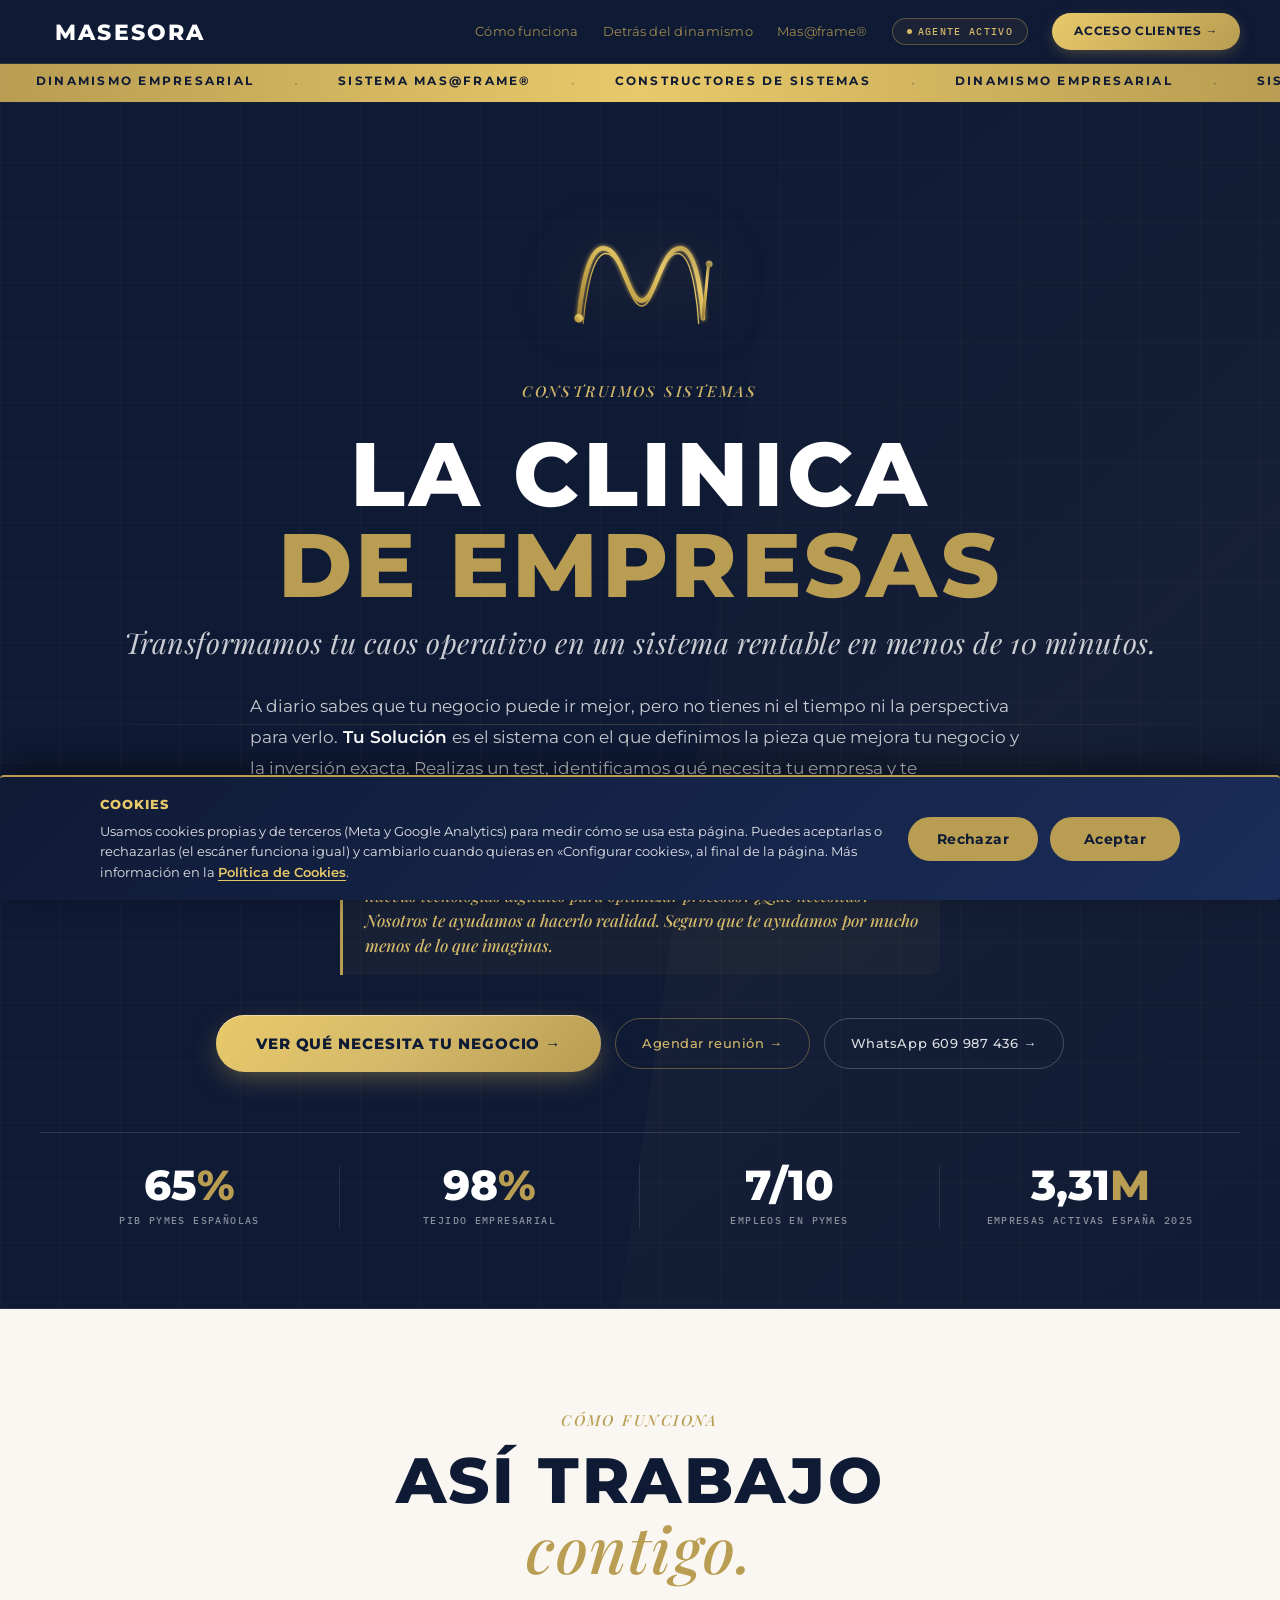
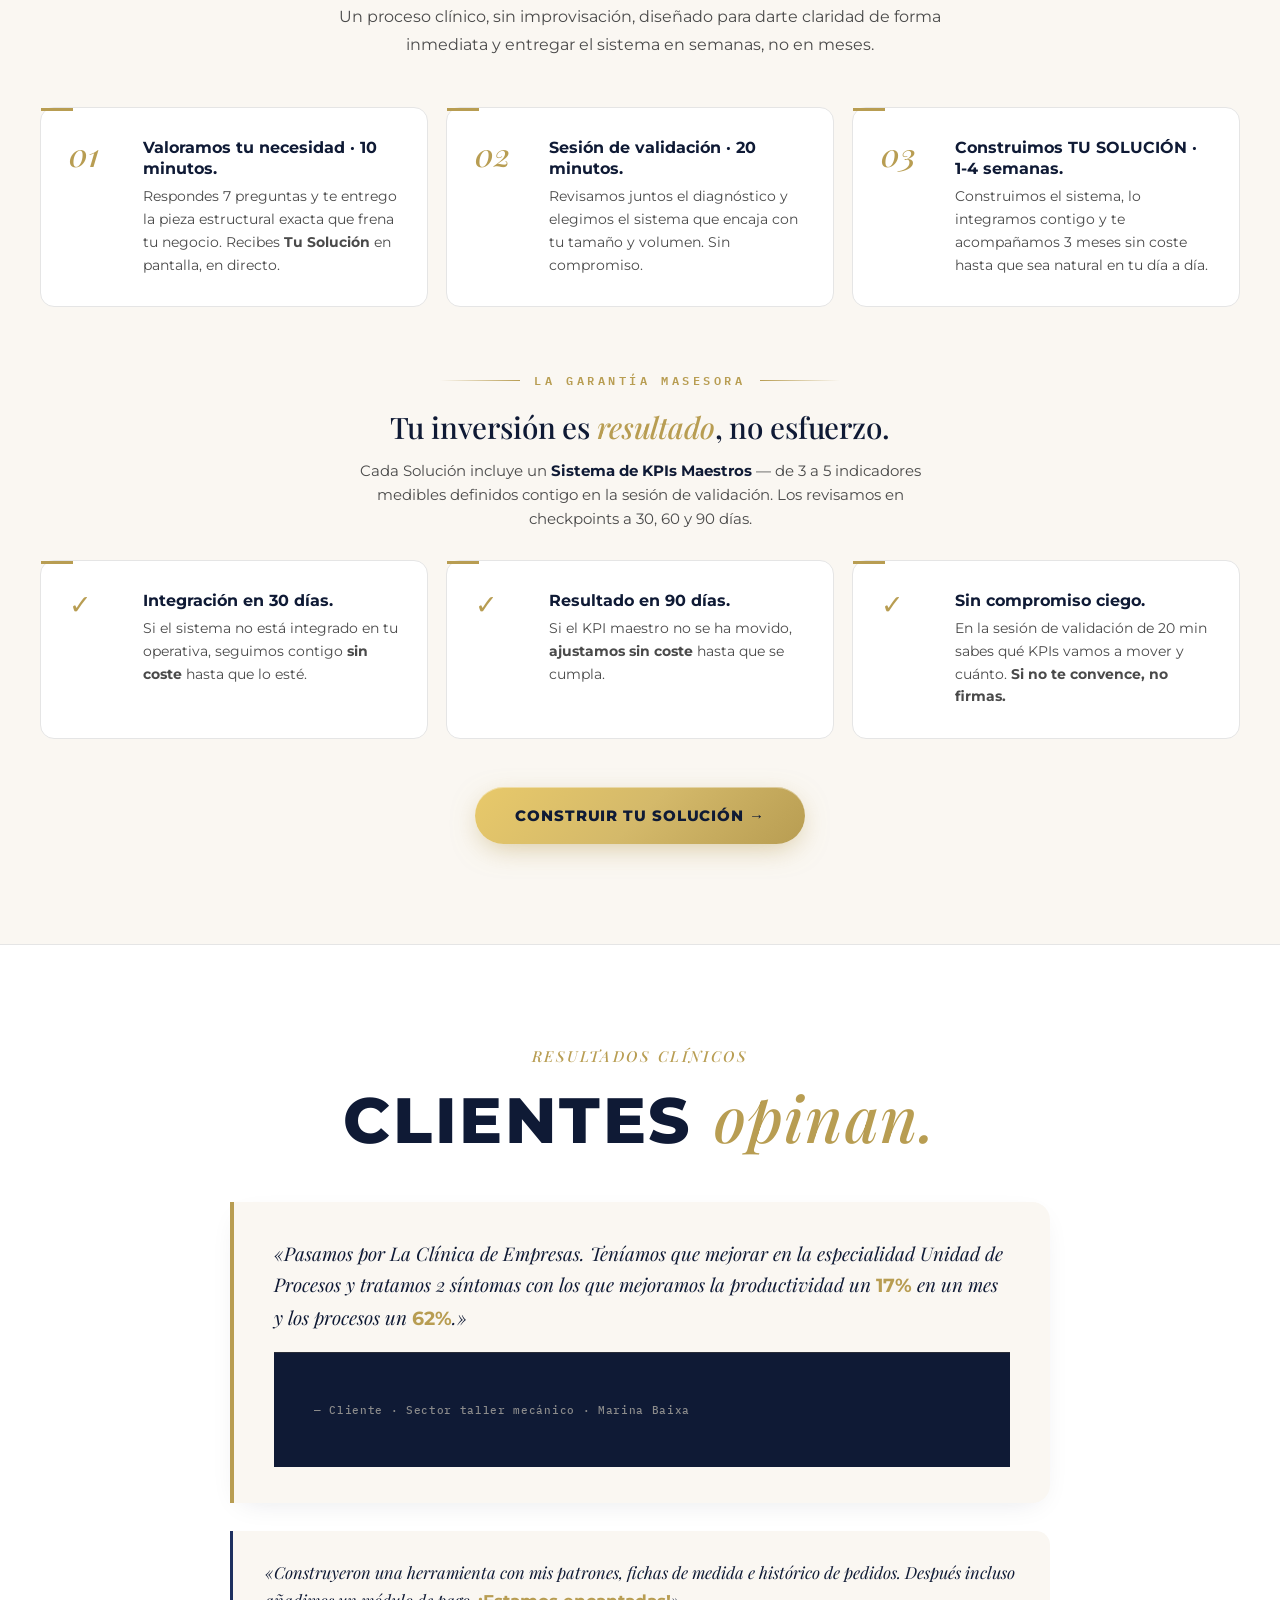
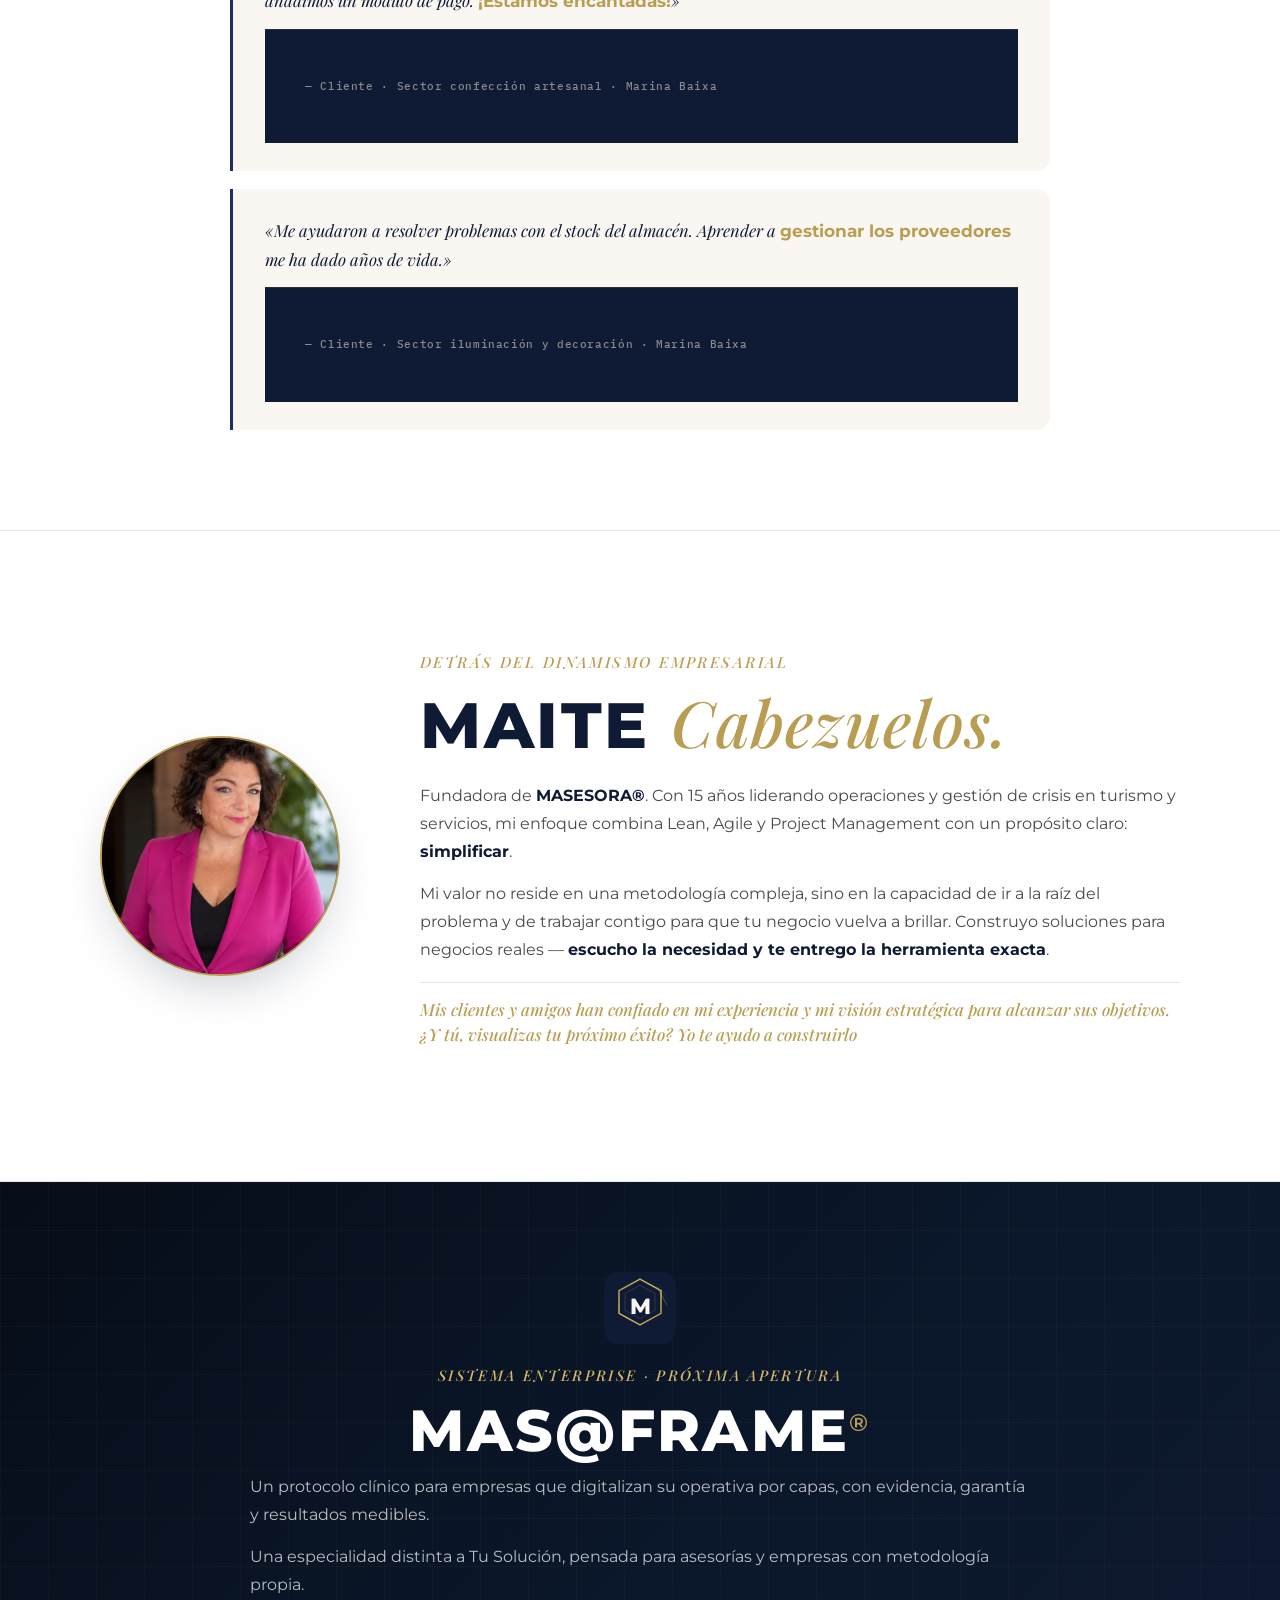
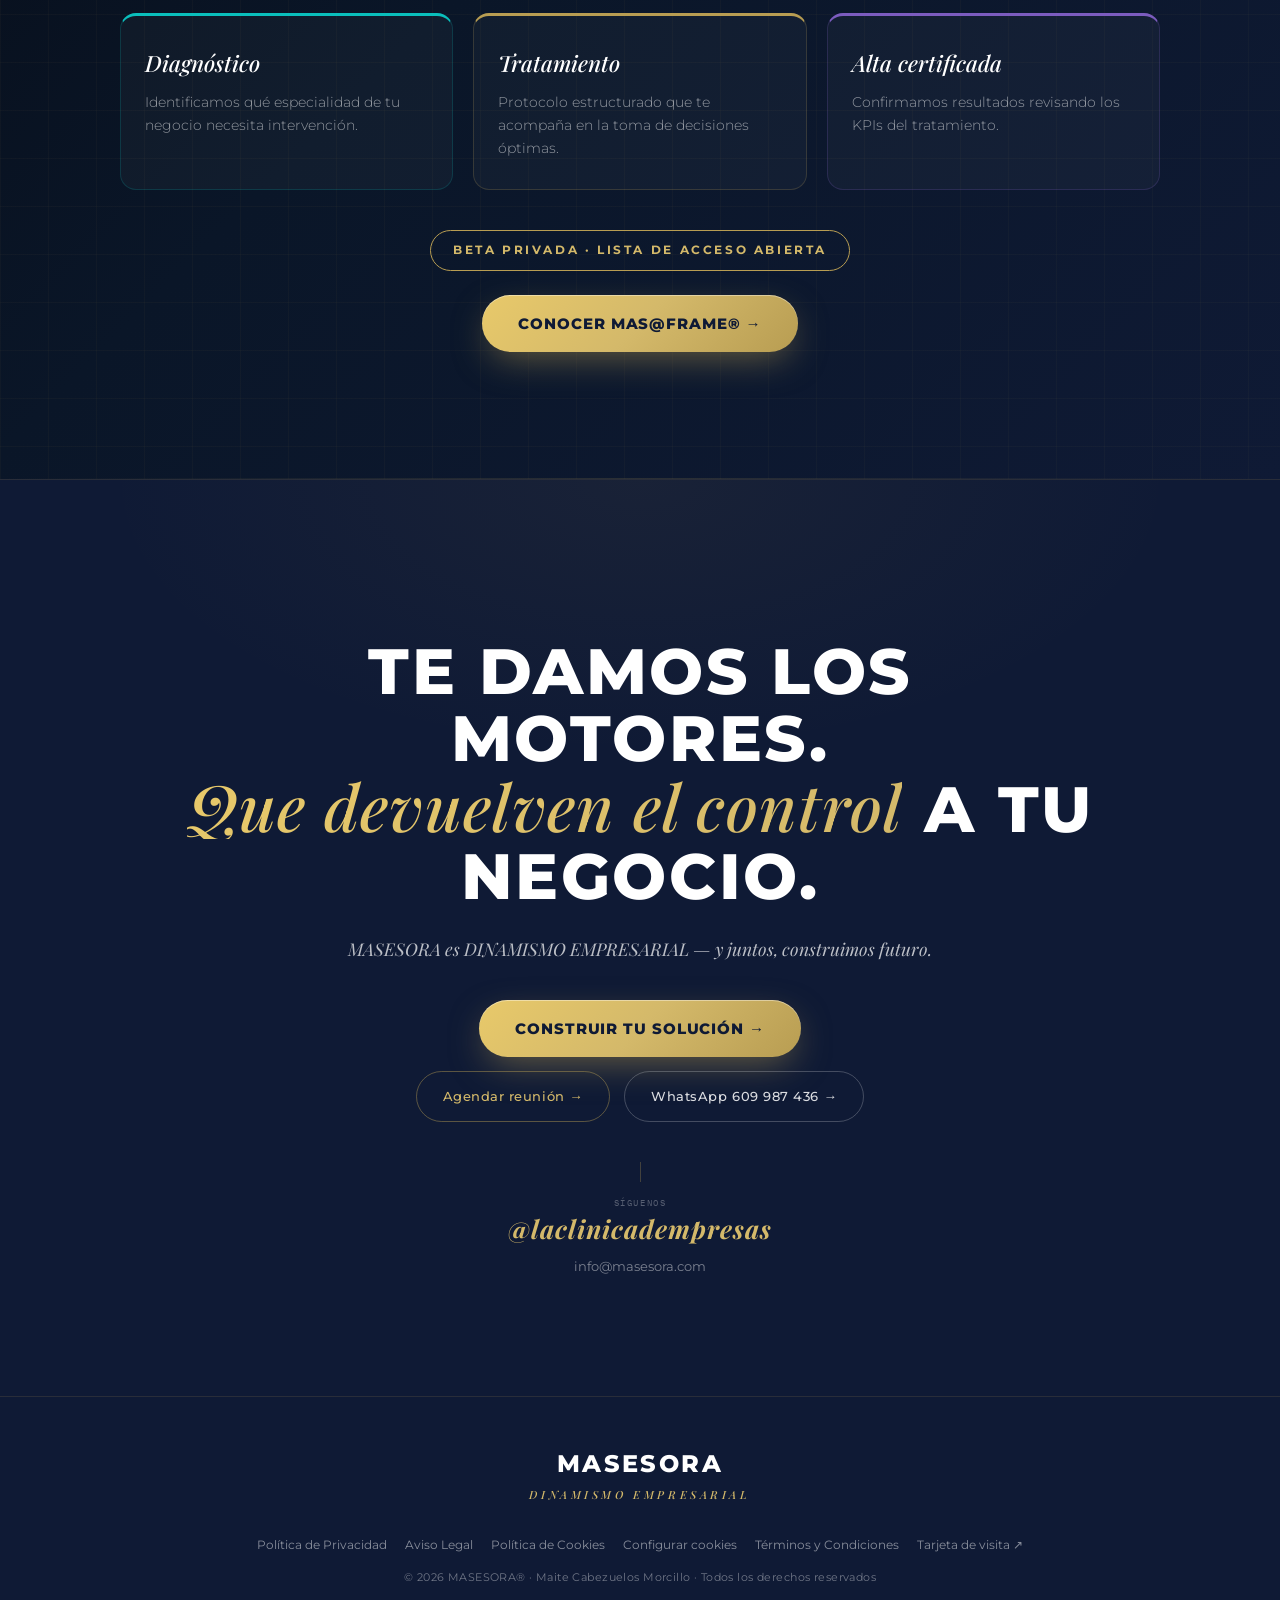
==== commit 4aa82596: "fix: enlace de Instagram del ticker (@laclinicadempresas) Co-Authored-By: Claude Sonnet 5.5 <noreply" ====
--- a/index.html
+++ b/index.html
@@ -624,7 +624,7 @@
     <span class="ticker-item">CONSTRUCTORES DE SISTEMAS</span><span class="ticker-sep">·</span>
     <span class="ticker-item">DINAMISMO EMPRESARIAL</span><span class="ticker-sep">·</span>
     <span class="ticker-item">SISTEMA TuSolución®</span><span class="ticker-sep">·</span>
-    <span class="ticker-item">@laclinicadeempresas</span><span class="ticker-sep">·</span>
+    <span class="ticker-item">@laclinicadempresas</span><span class="ticker-sep">·</span>
   </div>
 </div>
 
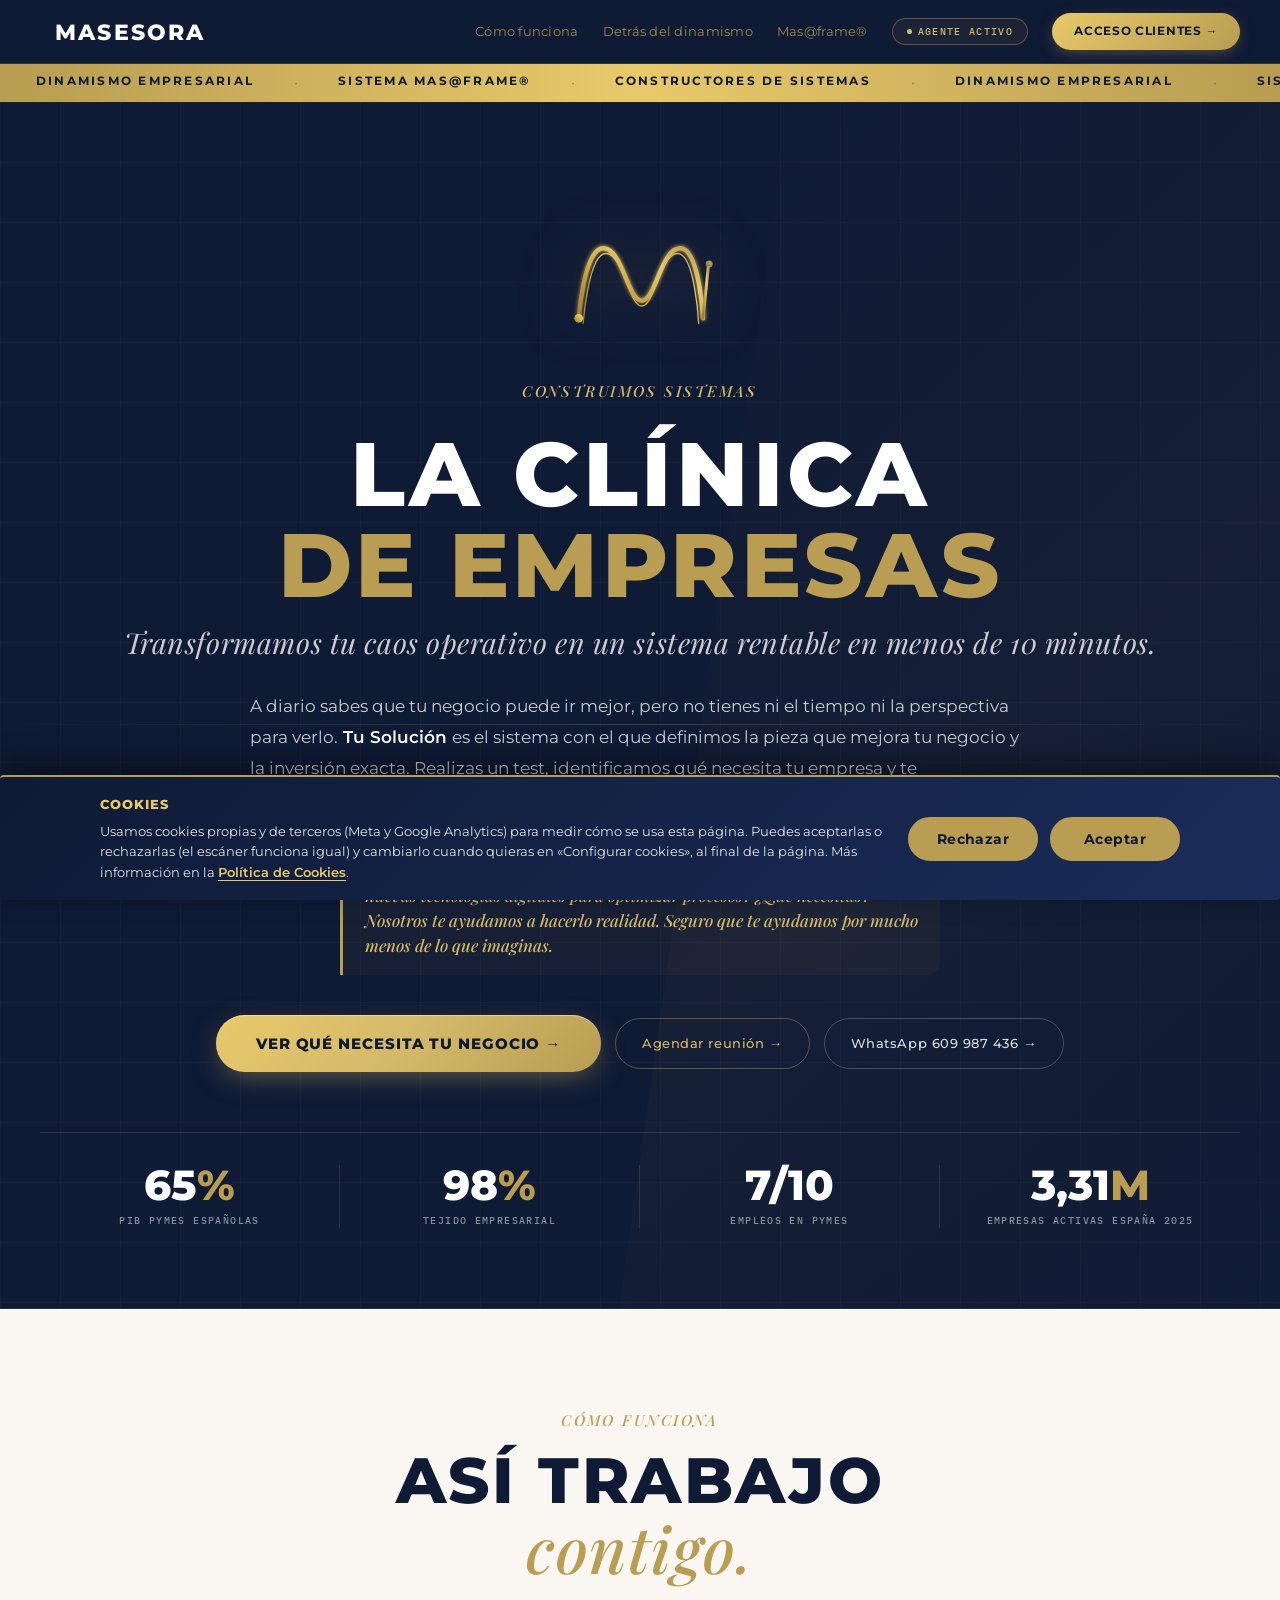
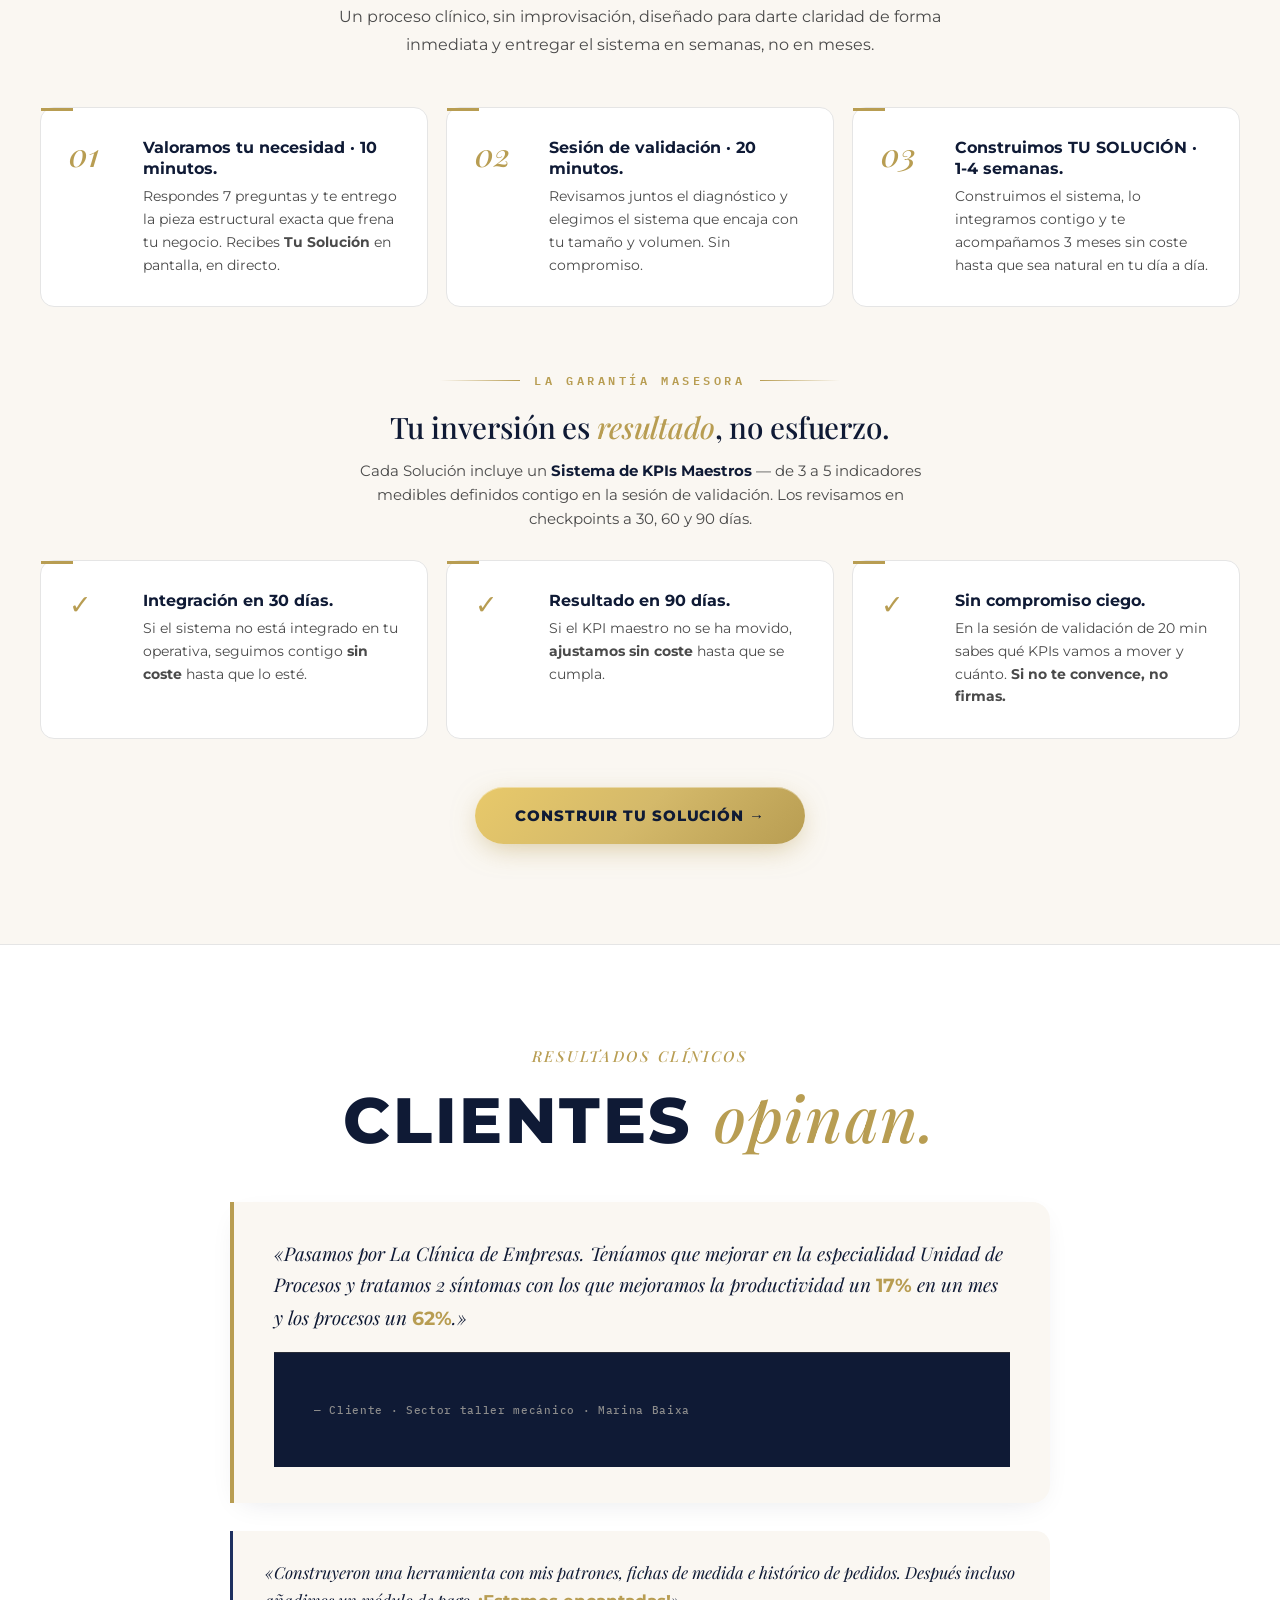
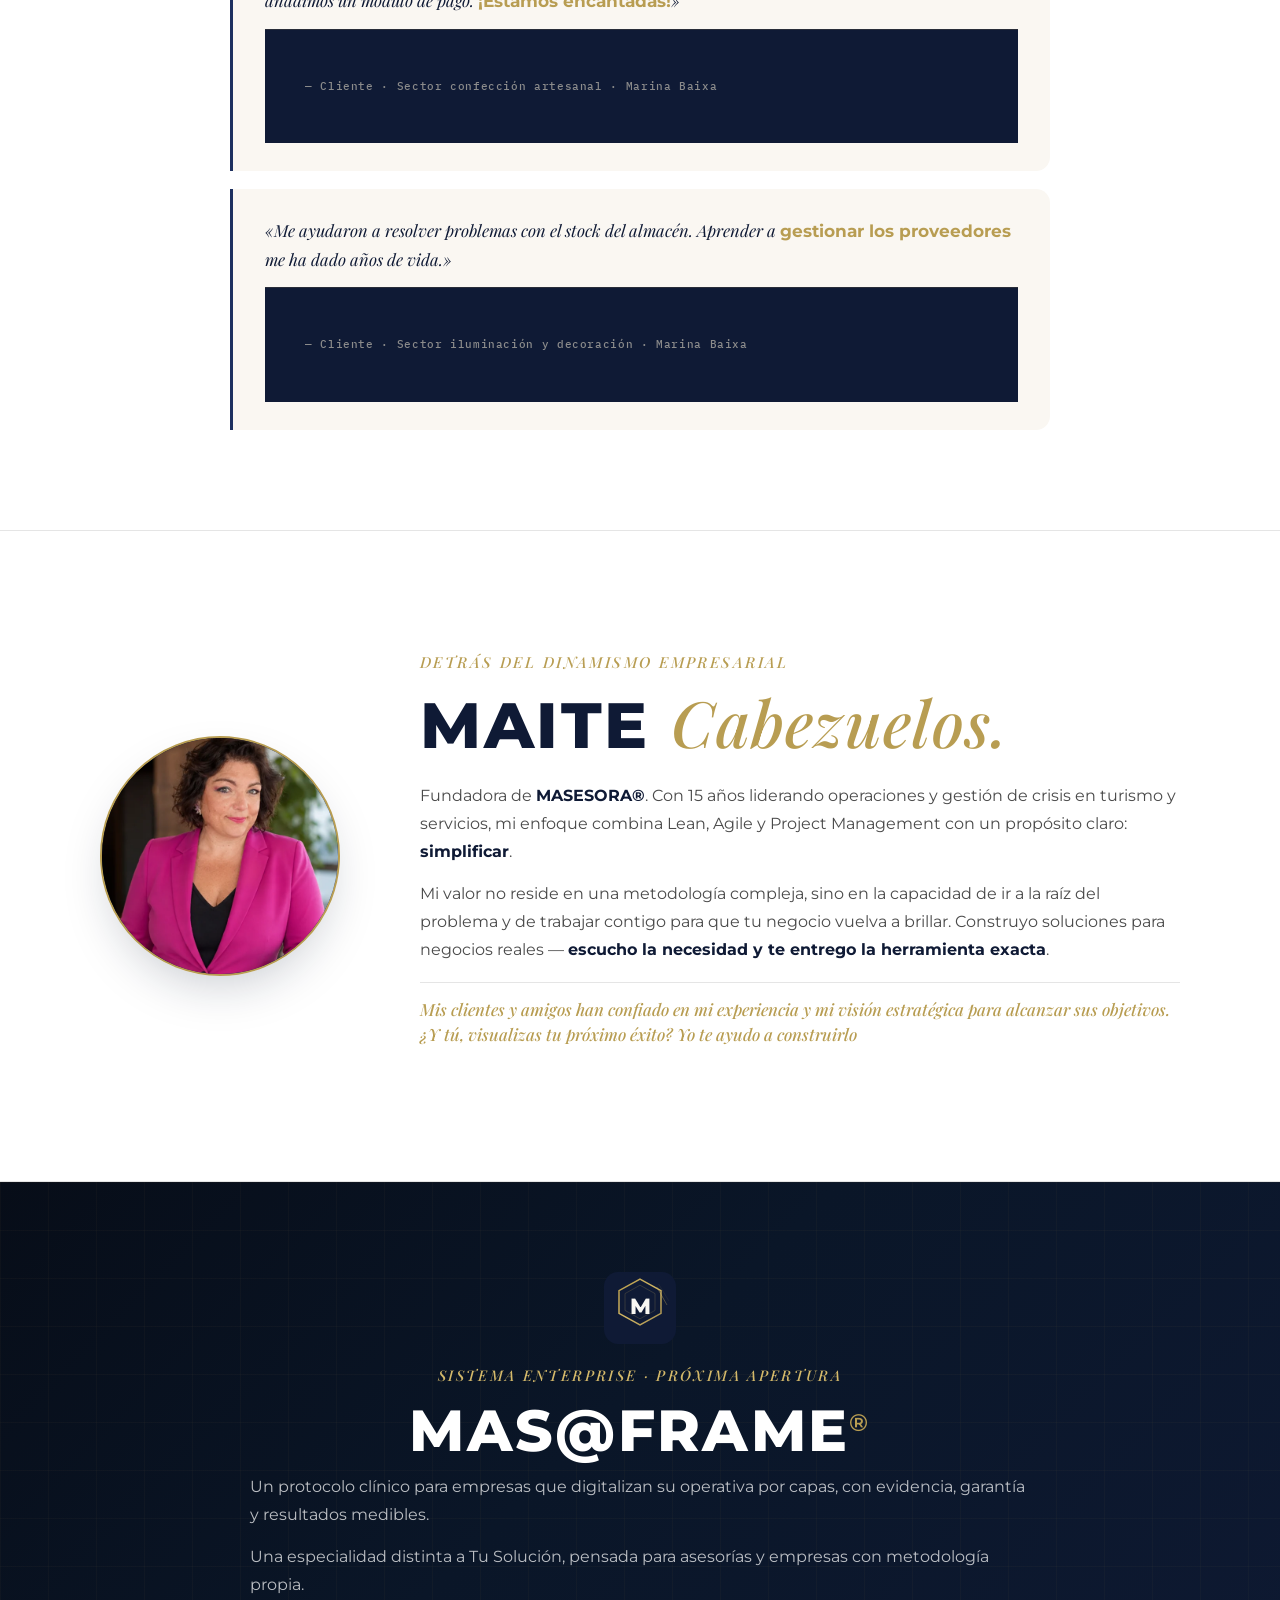
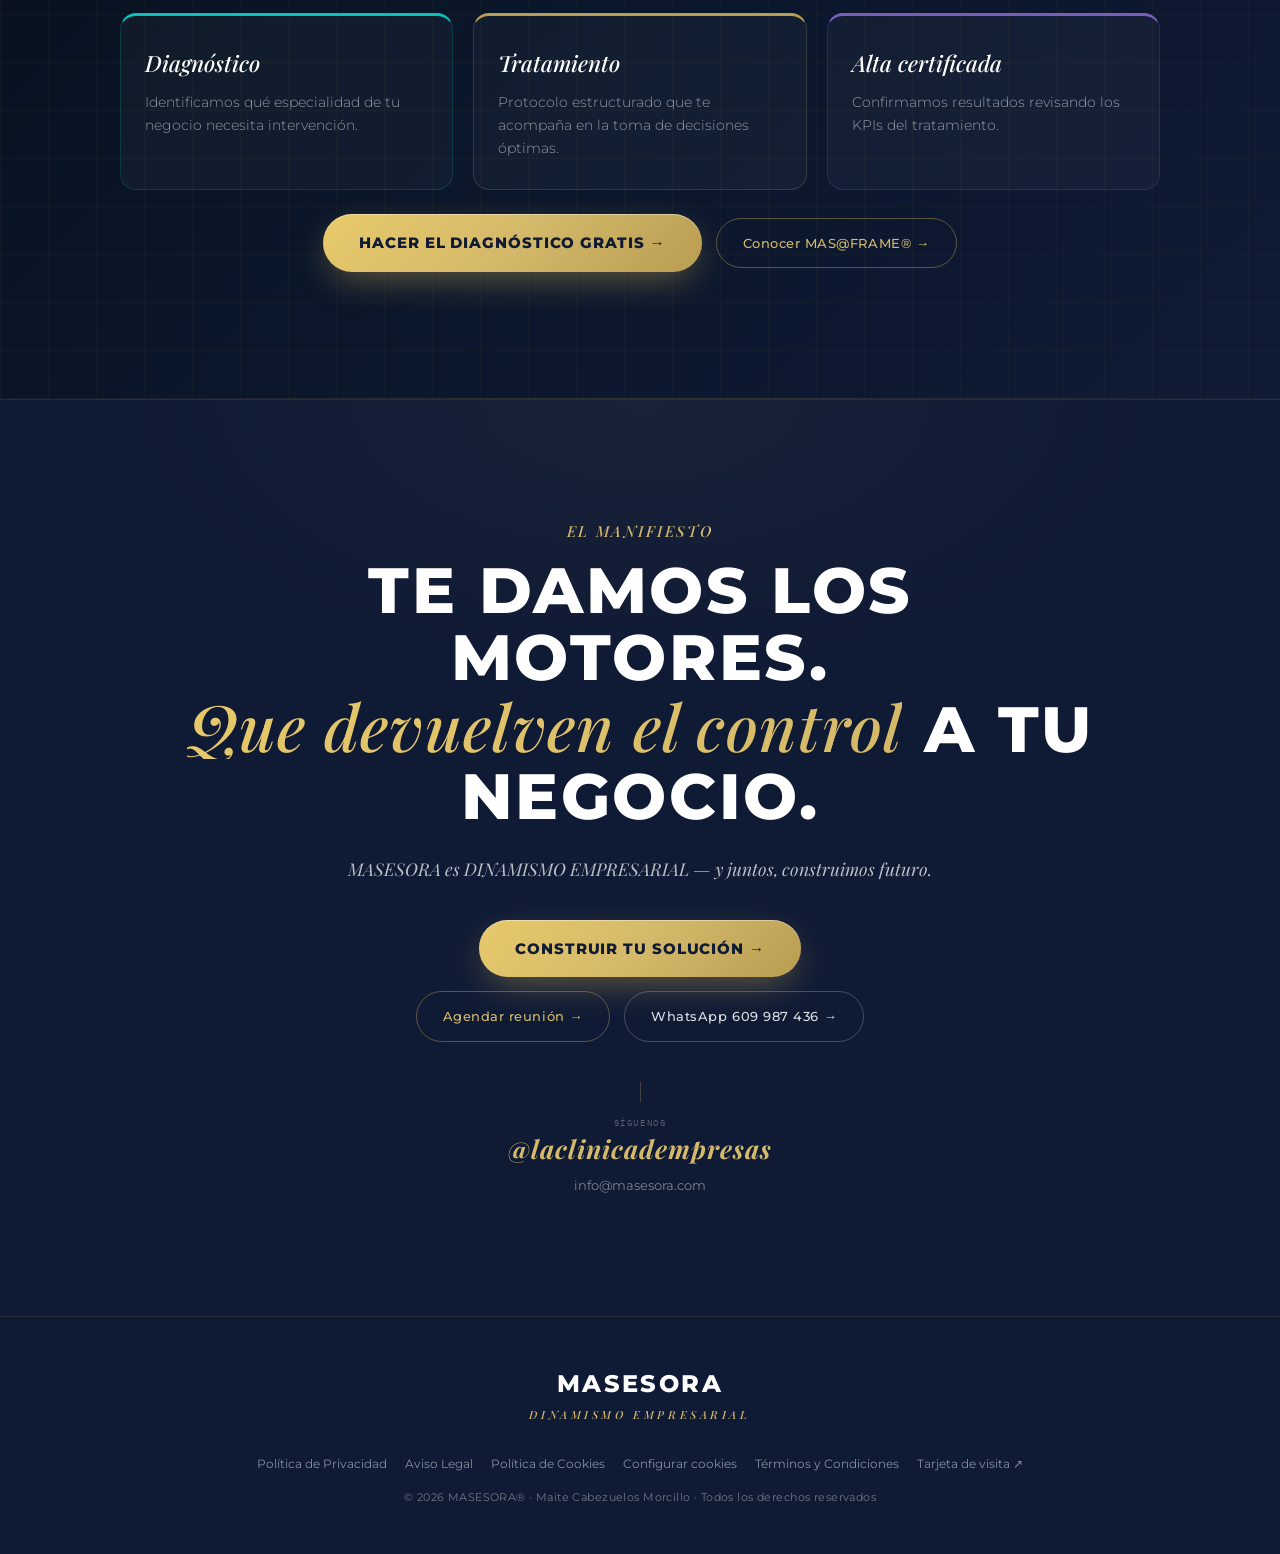
==== commit 6da23418: "fix(landing): sin 'Beta privada', boton al diagnostico en masesora.es, tilde y titulo con la promesa" ====
--- a/index.html
+++ b/index.html
@@ -3,7 +3,7 @@
 <head>
   <meta charset="UTF-8"/>
   <meta name="viewport" content="width=device-width,initial-scale=1"/>
-  <title>MASESORA · Dinamismo Empresarial</title>
+  <title>MASESORA · Diagnóstico gratuito de tu negocio en 10 minutos</title>
   <meta name="description" content="Masesora construye sistemas para autónomos y micropymes. Diagnóstico gratuito en 10 minutos y solución a medida. Si no proyecta margen positivo, no se inicia."/>
 
   <!-- OG / Social -->
@@ -163,6 +163,9 @@
         } else if (href.indexOf('wa.me') !== -1) {
           if (typeof gtag==='function') gtag('event','clic_whatsapp',{from:from});
           if (typeof fbq==='function') fbq('track','Contact',{content_name:'WhatsApp',from:from});
+        } else if (href.indexOf('masesora.es') !== -1) {
+          if (typeof gtag==='function') gtag('event','clic_escaner',{from:from,label:label});
+          if (typeof fbq==='function') fbq('trackCustom','ClickEscaner',{from:from});
         } else if (href.indexOf('masframelanding') !== -1) {
           if (typeof gtag==='function') gtag('event','clic_masframe',{from:from});
           if (typeof fbq==='function') fbq('trackCustom','ClickMasframe',{from:from});
@@ -173,7 +176,7 @@
 
   <link rel="dns-prefetch" href="https://wa.me"/>
   <link rel="dns-prefetch" href="https://tusolucion.onrender.com"/>
-  <link rel="dns-prefetch" href="https://ese-cc2u.onrender.com"/>
+  <link rel="dns-prefetch" href="https://www.masesora.es"/>
   <link rel="stylesheet" href="fonts/fonts.css"/>
   <link rel="preload" as="image" href="assets/maite.webp" fetchpriority="low"/>
 
@@ -662,7 +665,7 @@
 
     <div class="hero-eyebrow">Construimos Sistemas</div>
     <h1 class="hero-h1">
-      LA CLINICA <span class="accent">DE EMPRESAS</span>
+      LA CLÍNICA <span class="accent">DE EMPRESAS</span>
       <span class="small">Transformamos tu caos operativo en un sistema rentable en menos de 10 minutos.</span>
     </h1>
     <p class="hero-sub">
@@ -820,12 +823,9 @@
       </div>
     </div>
 
-    <div style="text-align:center;margin-top:40px" class="rv d2">
-      <span style="display:inline-block;padding:10px 22px;border-radius:999px;border:1.5px solid var(--gold);color:var(--gold-light);font-size:.74rem;font-weight:700;letter-spacing:.22em;text-transform:uppercase">Beta privada · Lista de acceso abierta</span>
-    </div>
-
-    <div class="mf-cta-wrap rv d2">
-      <a href="https://masframelanding.onrender.com" target="_blank" rel="noopener" class="btn-on-navy">Conocer MAS@FRAME® →</a>
+    <div class="mf-cta-wrap rv d2" style="display:flex;justify-content:center;align-items:center;gap:14px;flex-wrap:wrap">
+      <a href="https://www.masesora.es/?utm_source=masesora_com&utm_medium=web&utm_campaign=clinica" target="_blank" rel="noopener" class="btn-on-navy">Hacer el diagnóstico gratis →</a>
+      <a href="https://masframelanding.onrender.com" target="_blank" rel="noopener" class="btn-ghost" style="border-color:rgba(184,157,82,.45);color:var(--gold-light)">Conocer MAS@FRAME® →</a>
     </div>
 
   </div>
@@ -1111,7 +1111,7 @@
       },
       "offers": {
         "@type": "Offer",
-        "url": "https://ese-cc2u.onrender.com",
+        "url": "https://www.masesora.es/",
         "priceCurrency": "EUR",
         "description": "Diagnóstico inicial gratuito · Escáner de Salud Empresarial",
         "availability": "https://schema.org/InStock"
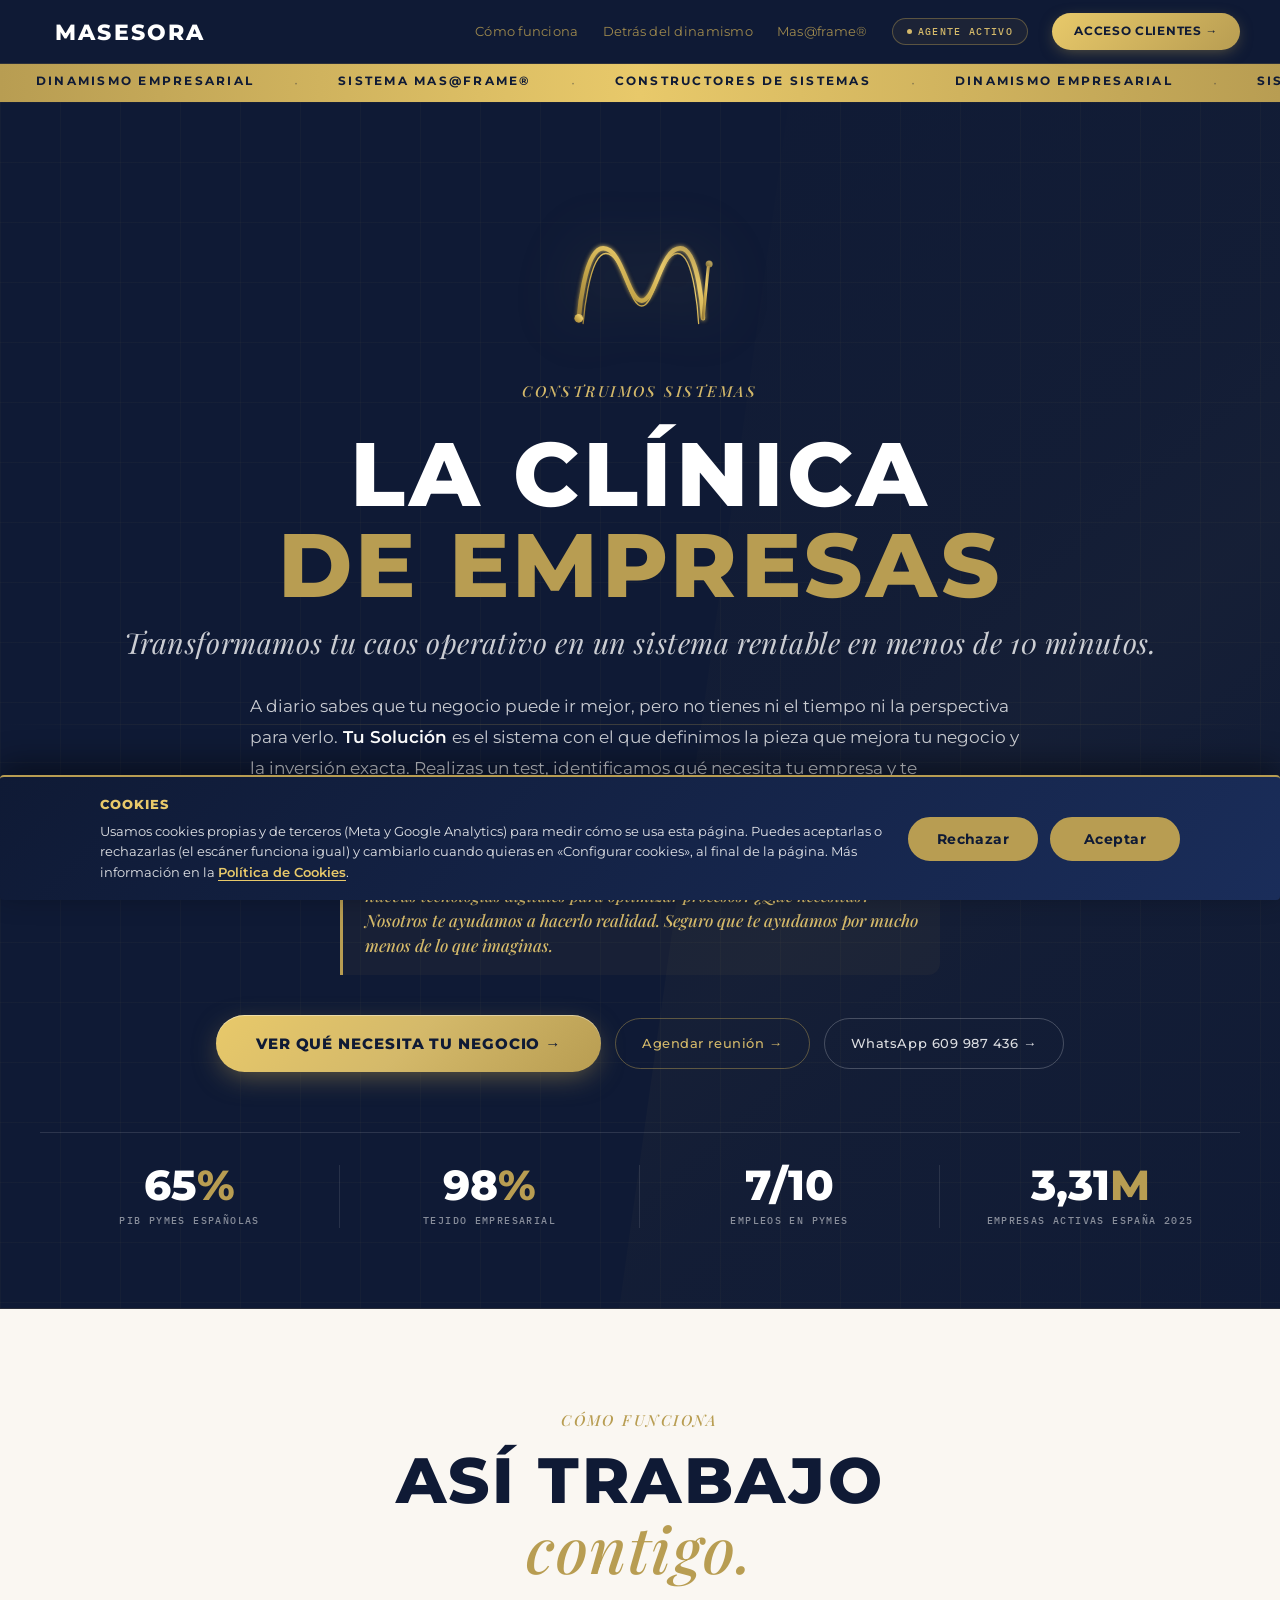
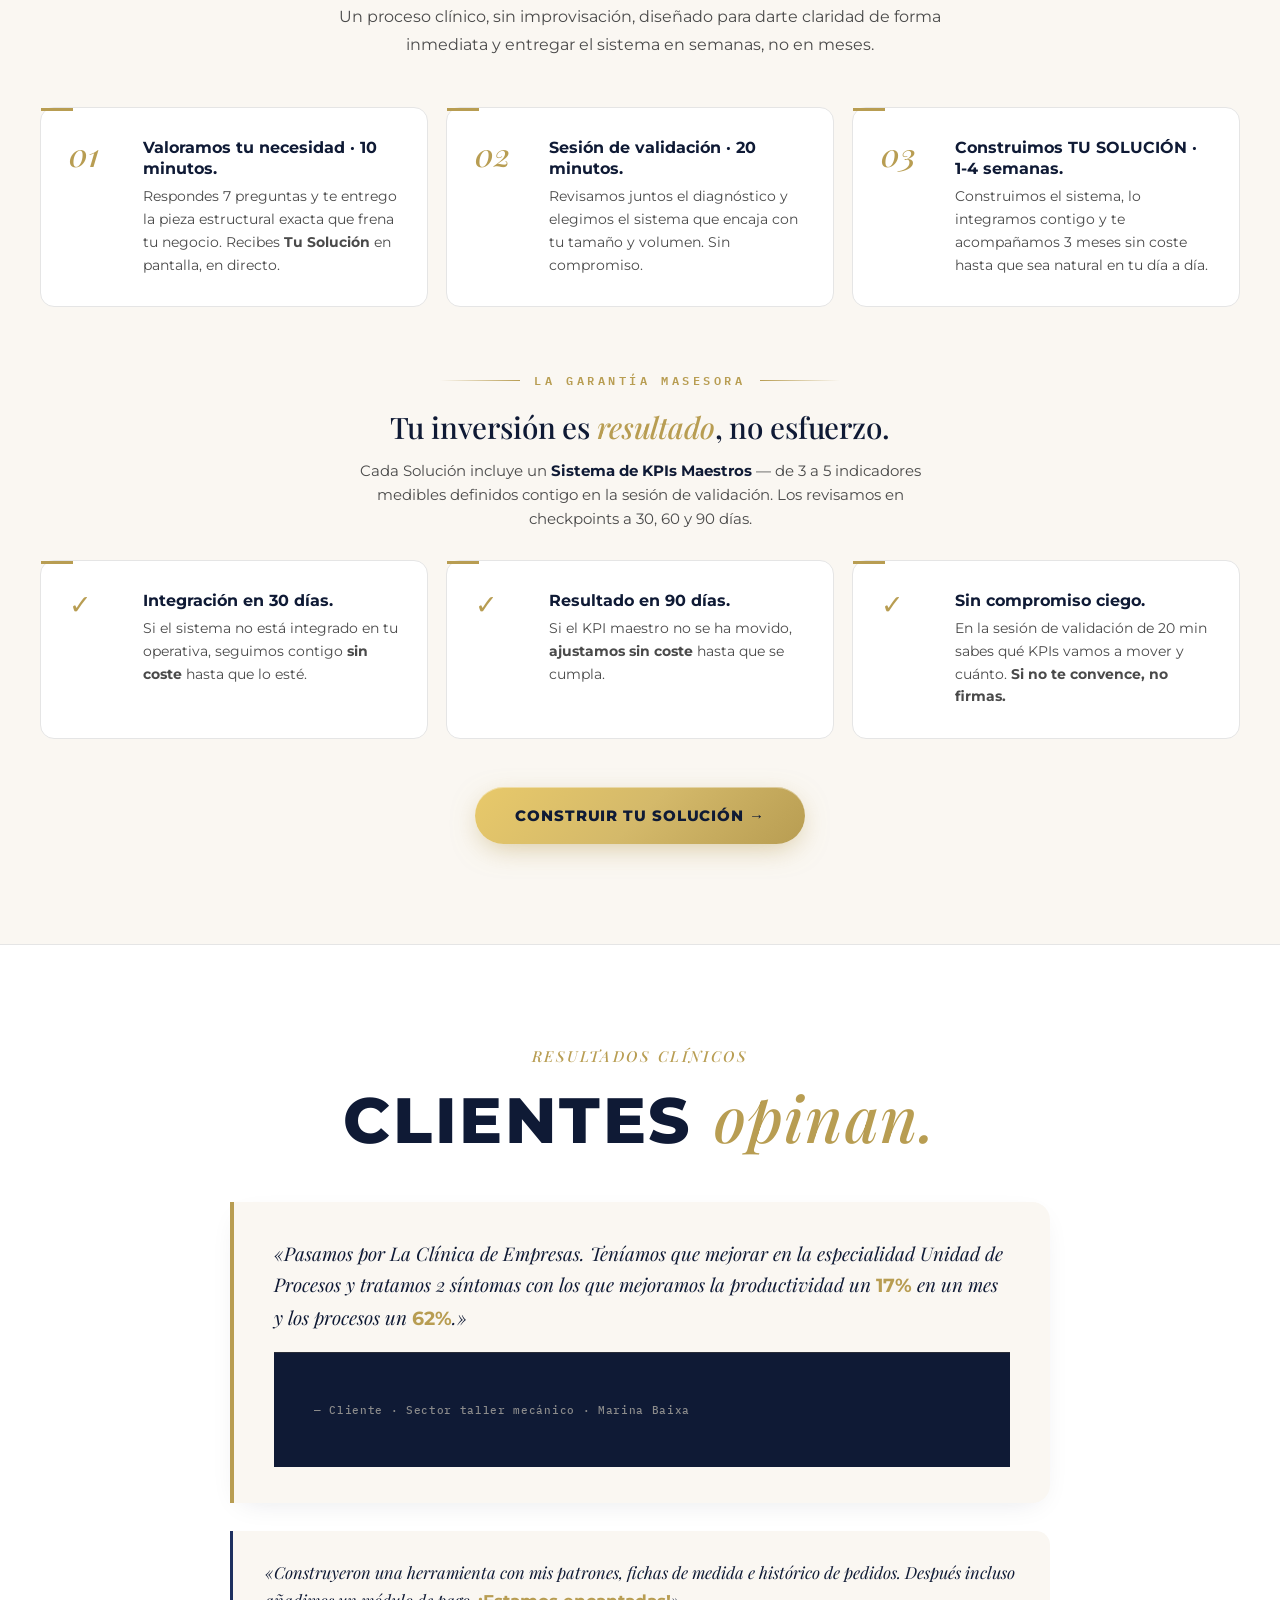
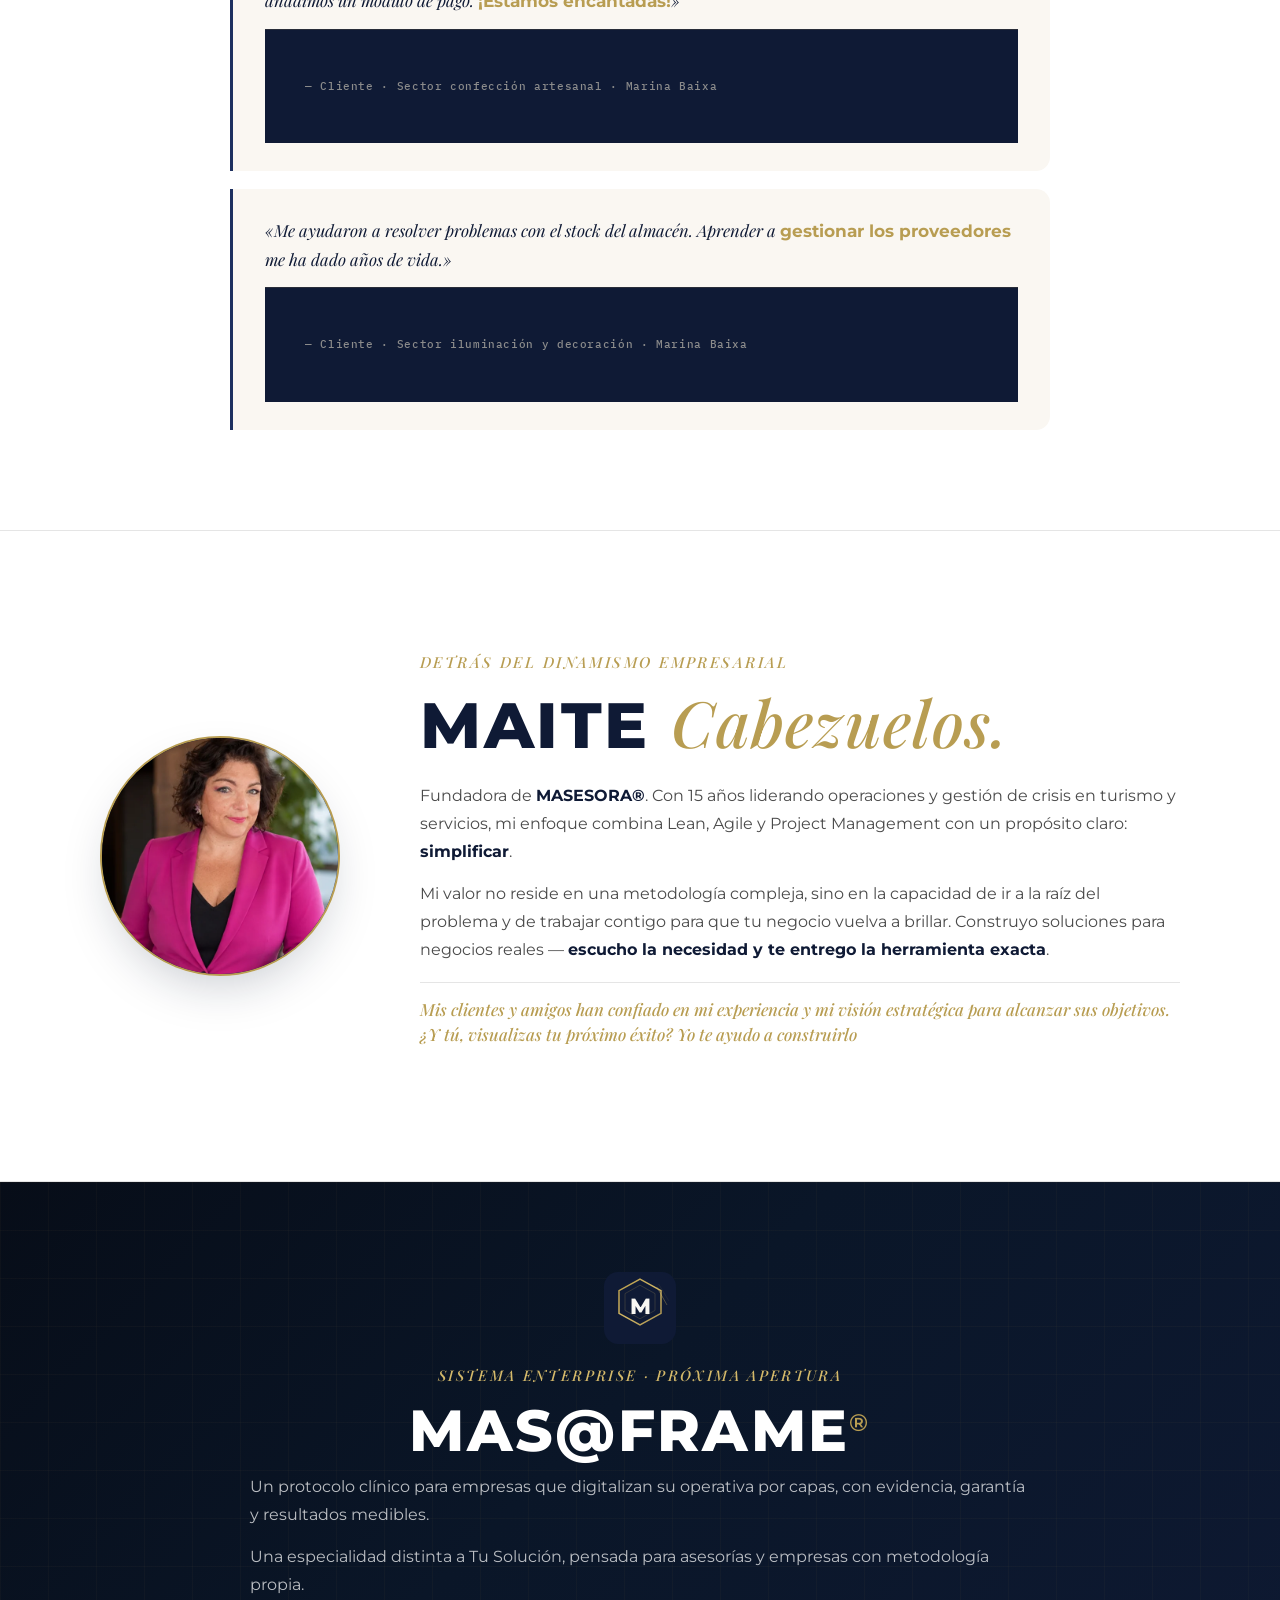
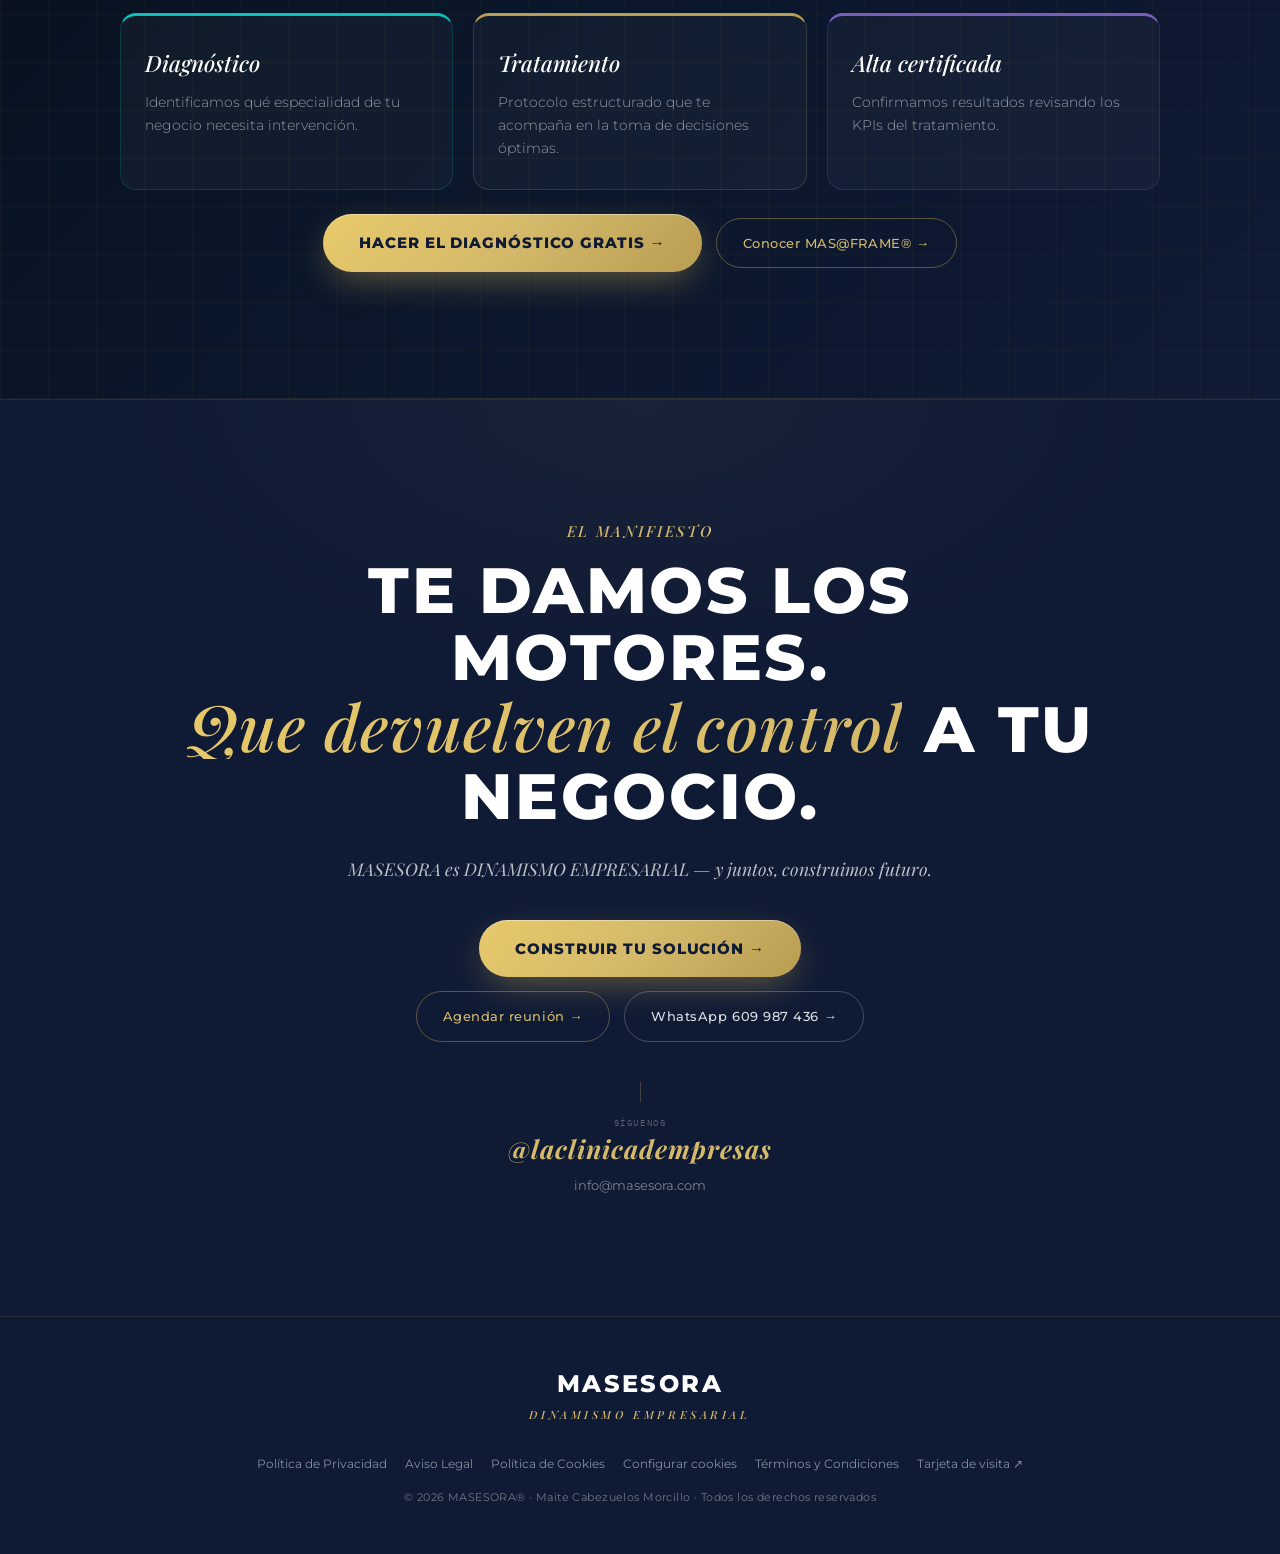
==== commit efb28b5c: "fix(ortografia): tecnologias con tilde Co-Authored-By: Claude Sonnet 5.5 <noreply@anthropic.com>" ====
--- a/index.html
+++ b/index.html
@@ -672,7 +672,7 @@
       A diario sabes que tu negocio puede ir mejor, pero no tienes ni el tiempo ni la perspectiva para verlo.<strong> Tu Solución </strong>es el sistema con  el que definimos la pieza que mejora tu negocio y la inversión exacta. Realizas un test, identificamos qué necesita tu empresa y te proporcionamos las herramientas que generan dinero desde su implantación 
      </p>
     <p class="hero-quote">
-    ¿Quieres una web para un evento concreto de tu negocio? ¿Necesitas aplicar nuevas tecnologias digitales para optimizar procesos? ¿Qué necesitas? Nosotros te ayudamos a hacerlo realidad. Seguro que te ayudamos por mucho menos de lo que imaginas.</em>
+    ¿Quieres una web para un evento concreto de tu negocio? ¿Necesitas aplicar nuevas tecnologías digitales para optimizar procesos? ¿Qué necesitas? Nosotros te ayudamos a hacerlo realidad. Seguro que te ayudamos por mucho menos de lo que imaginas.</em>
    </p>
     <div class="hero-cta-row">
       <a href="https://tusolucion.onrender.com" target="_blank" rel="noopener" class="btn-primary">Ver qué necesita tu negocio →</a>
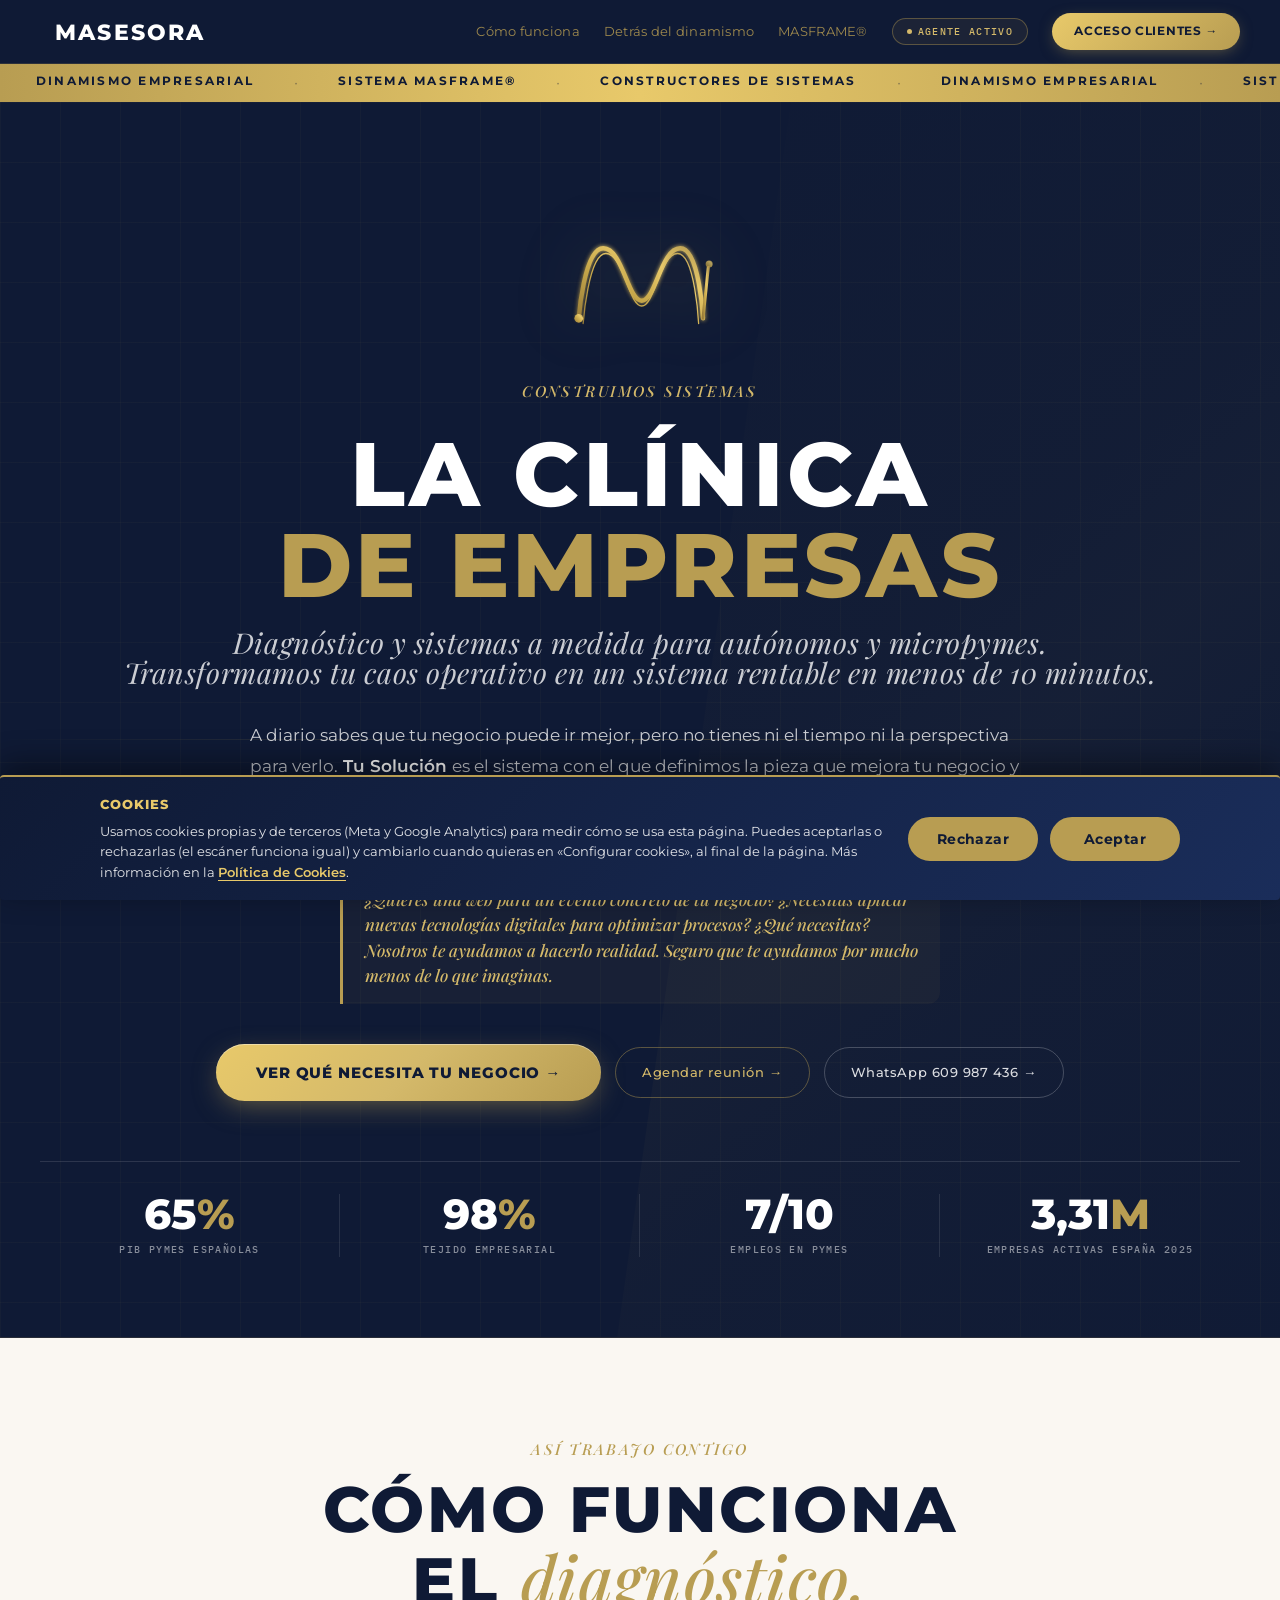
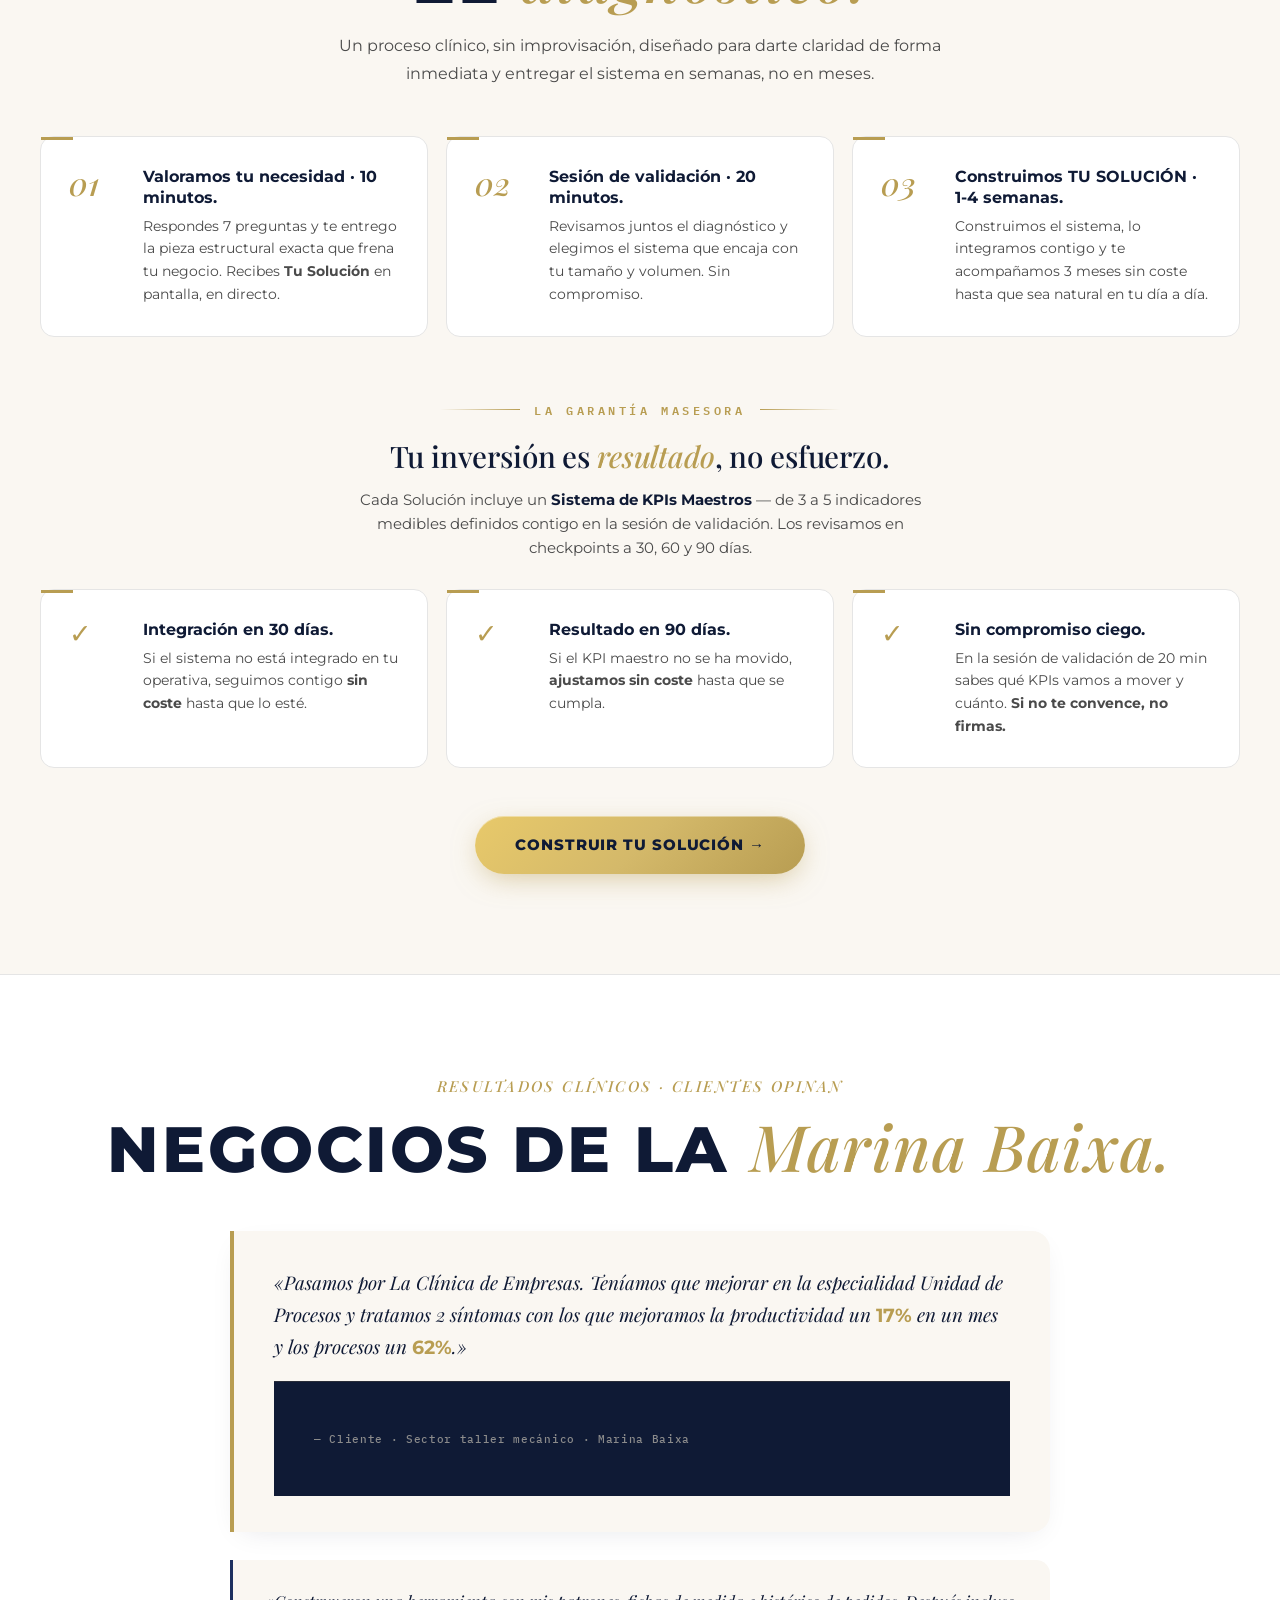
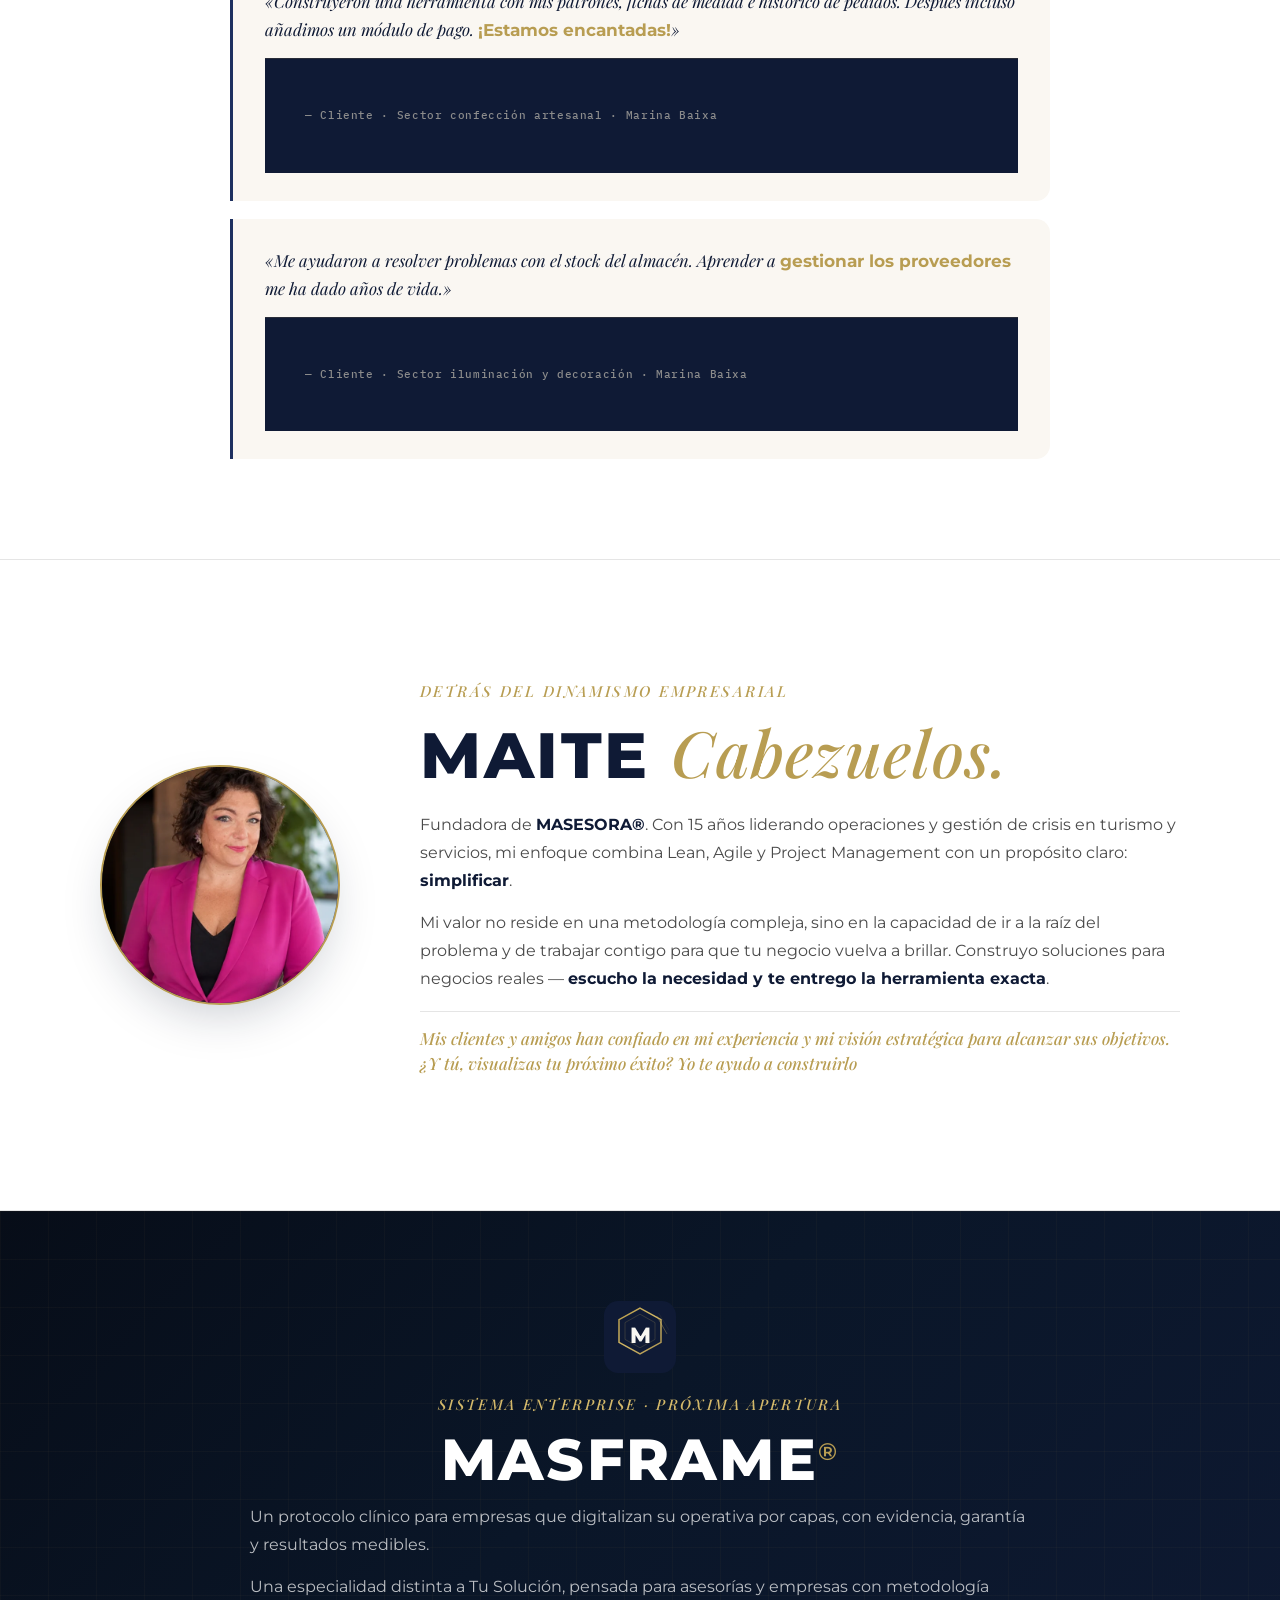
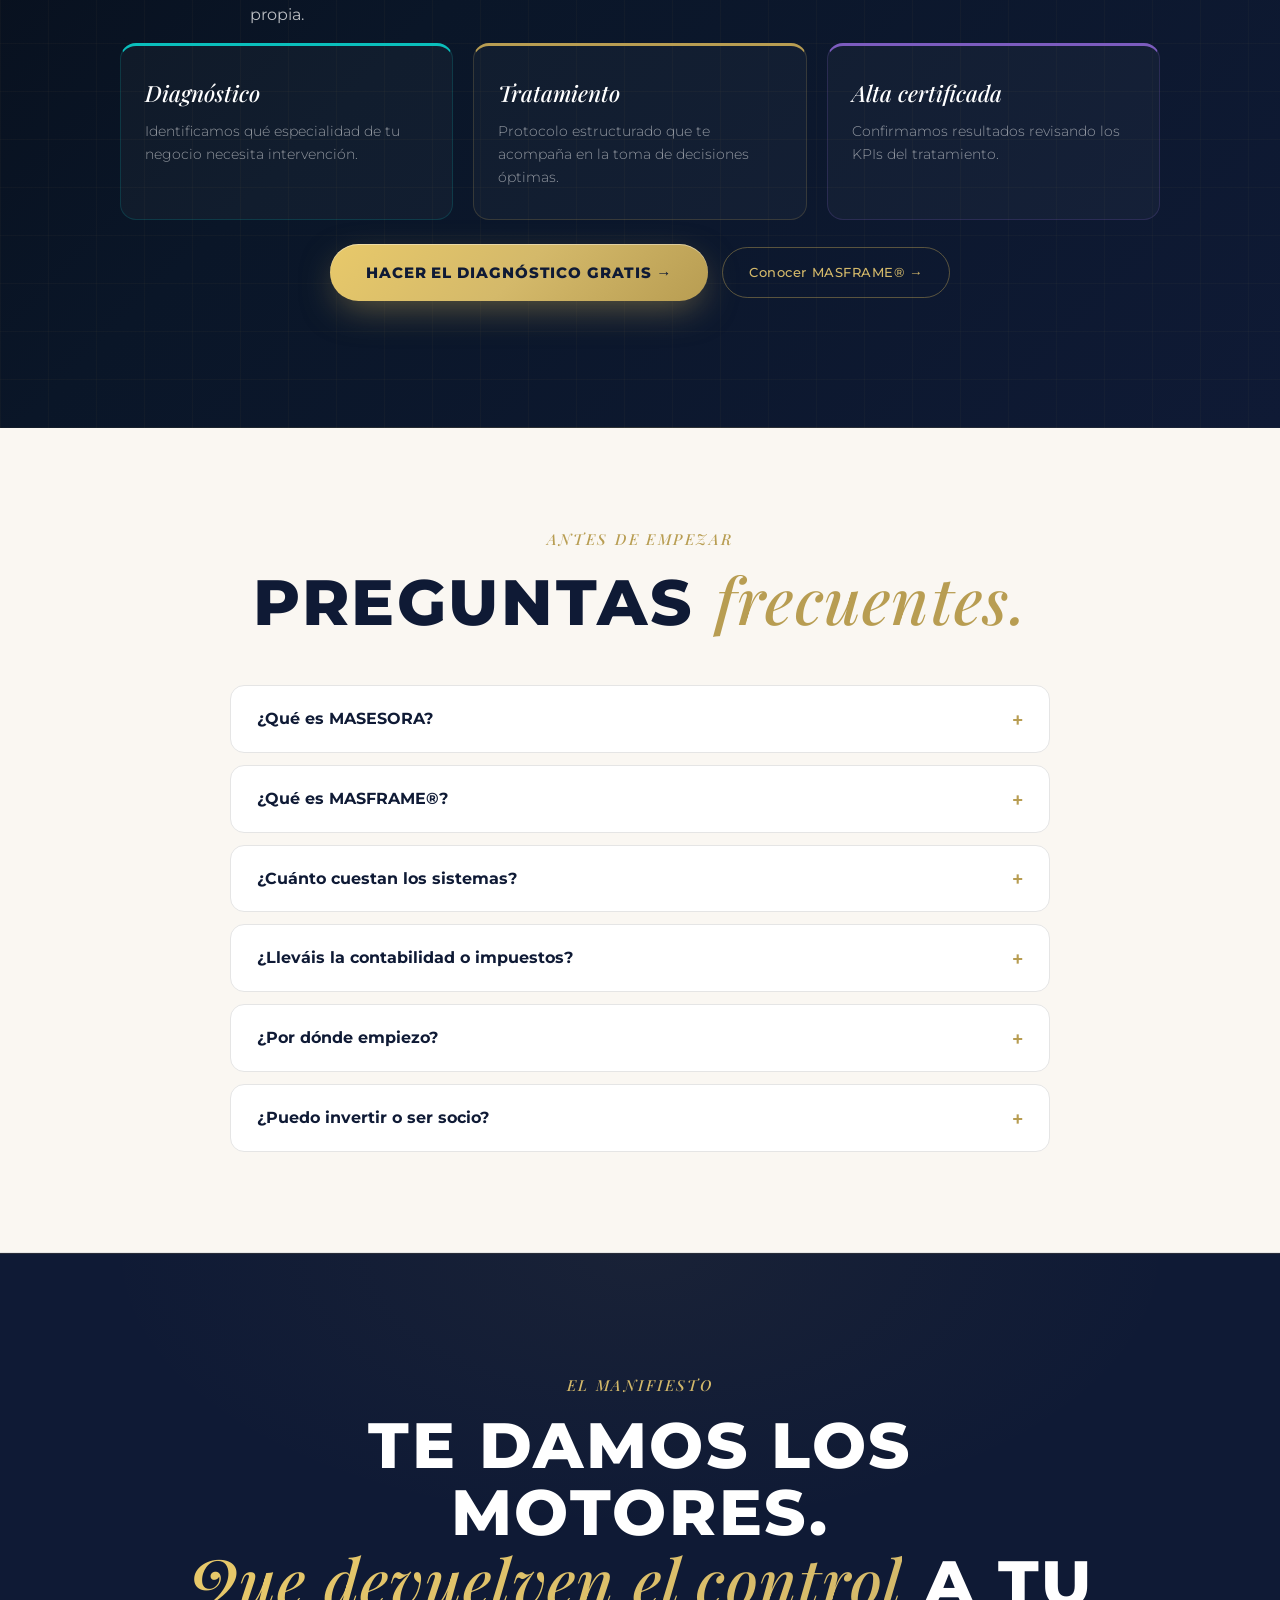
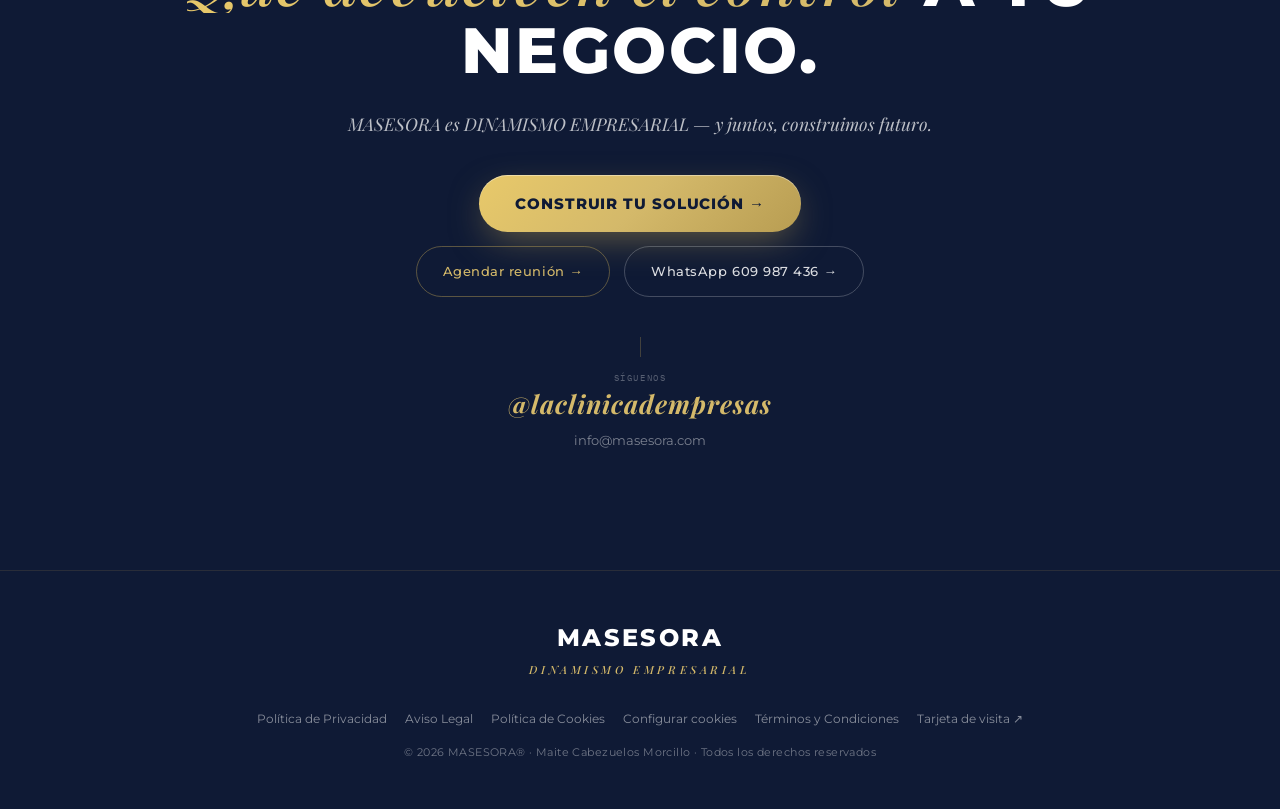
==== commit f40b0392: "seo(landing): marca MASFRAME, H1/H2 con palabras clave, FAQ visible, cifras en HTML, fuentes sin dup" ====
--- a/index.html
+++ b/index.html
@@ -178,7 +178,6 @@
   <link rel="dns-prefetch" href="https://tusolucion.onrender.com"/>
   <link rel="dns-prefetch" href="https://www.masesora.es"/>
   <link rel="stylesheet" href="fonts/fonts.css"/>
-  <link rel="preload" as="image" href="assets/maite.webp" fetchpriority="low"/>
 
 <style>
 :root{
@@ -365,7 +364,7 @@
 .bio-content .lead strong{color:var(--navy);font-weight:700}
 .bio-quote{margin-top:18px;padding:14px 0;border-top:1px solid var(--line);font-family:var(--serif);font-style:italic;font-weight:500;color:var(--gold);font-size:1.05rem;line-height:1.5}
 
-/* ── 1er SISTEMA MAS@FRAME (NAVY) ── */
+/* ── 1er SISTEMA MASFRAME (NAVY) ── */
 .masframe-section{background:linear-gradient(135deg,#070d18 0%,#0a1628 40%,#0f1a35 100%);position:relative;overflow:hidden;padding:0;scroll-margin-top:66px}
 .masframe-section::before{content:'';position:absolute;inset:0;background-image:linear-gradient(rgba(184,157,82,.04) 1px,transparent 1px),linear-gradient(90deg,rgba(184,157,82,.04) 1px,transparent 1px);background-size:48px 48px;pointer-events:none}
 .masframe-section .si-mf{position:relative;z-index:1;max-width:1120px;margin:0 auto;padding:90px 40px}
@@ -591,6 +590,17 @@
   .cookie-btn { flex:1; min-width:0; padding:13px 12px; }
 }
 @media print { .cookie-banner { display:none !important; } }
+/* ── PREGUNTAS FRECUENTES ── */
+.faq{background:var(--cream);border-bottom:1px solid var(--line)}
+.faq-list{max-width:820px;margin:0 auto;display:flex;flex-direction:column;gap:12px}
+.faq-item{background:var(--white);border:1px solid var(--line);border-radius:14px;padding:0 26px;transition:border-color .25s}
+.faq-item[open]{border-color:var(--gold)}
+.faq-item summary{cursor:pointer;list-style:none;padding:22px 30px 22px 0;position:relative;font-family:var(--sans);font-weight:700;font-size:.98rem;color:var(--navy);line-height:1.4}
+.faq-item summary::-webkit-details-marker{display:none}
+.faq-item summary::after{content:'+';position:absolute;right:0;top:50%;transform:translateY(-50%);font-family:var(--mono);font-size:1.2rem;color:var(--gold)}
+.faq-item[open] summary::after{content:'−'}
+.faq-item p{margin:0 0 22px;font-size:.92rem;line-height:1.7;color:var(--text-soft)}
+@media(max-width:600px){.faq-item{padding:0 18px}.faq-item summary{font-size:.92rem}}
 </style>
 </head>
 <body>
@@ -607,7 +617,7 @@
     <ul class="nlinks" id="nlinks">
       <li><a href="#como" onclick="closeMenu()">Cómo funciona</a></li>
       <li><a href="#detras" onclick="closeMenu()">Detrás del dinamismo</a></li>
-      <li><a href="#clinica" onclick="closeMenu()">Mas@frame®</a></li>
+      <li><a href="#clinica" onclick="closeMenu()">MASFRAME®</a></li>
     </ul>
     <button class="nbadge nagente" onclick="toggleAgente()" title="Habla con nuestro agente">
       Agente activo
@@ -623,7 +633,7 @@
 <div class="ticker">
   <div class="ticker-inner">
     <span class="ticker-item">DINAMISMO EMPRESARIAL</span><span class="ticker-sep">·</span>
-    <span class="ticker-item">SISTEMA MAS@FRAME®</span><span class="ticker-sep">·</span>
+    <span class="ticker-item">SISTEMA MASFRAME®</span><span class="ticker-sep">·</span>
     <span class="ticker-item">CONSTRUCTORES DE SISTEMAS</span><span class="ticker-sep">·</span>
     <span class="ticker-item">DINAMISMO EMPRESARIAL</span><span class="ticker-sep">·</span>
     <span class="ticker-item">SISTEMA TuSolución®</span><span class="ticker-sep">·</span>
@@ -666,13 +676,13 @@
     <div class="hero-eyebrow">Construimos Sistemas</div>
     <h1 class="hero-h1">
       LA CLÍNICA <span class="accent">DE EMPRESAS</span>
-      <span class="small">Transformamos tu caos operativo en un sistema rentable en menos de 10 minutos.</span>
+      <span class="small">Diagnóstico y sistemas a medida para autónomos y micropymes.<br/>Transformamos tu caos operativo en un sistema rentable en menos de 10 minutos.</span>
     </h1>
     <p class="hero-sub">
       A diario sabes que tu negocio puede ir mejor, pero no tienes ni el tiempo ni la perspectiva para verlo.<strong> Tu Solución </strong>es el sistema con  el que definimos la pieza que mejora tu negocio y la inversión exacta. Realizas un test, identificamos qué necesita tu empresa y te proporcionamos las herramientas que generan dinero desde su implantación 
      </p>
     <p class="hero-quote">
-    ¿Quieres una web para un evento concreto de tu negocio? ¿Necesitas aplicar nuevas tecnologías digitales para optimizar procesos? ¿Qué necesitas? Nosotros te ayudamos a hacerlo realidad. Seguro que te ayudamos por mucho menos de lo que imaginas.</em>
+    ¿Quieres una web para un evento concreto de tu negocio? ¿Necesitas aplicar nuevas tecnologías digitales para optimizar procesos? ¿Qué necesitas? Nosotros te ayudamos a hacerlo realidad. Seguro que te ayudamos por mucho menos de lo que imaginas.
    </p>
     <div class="hero-cta-row">
       <a href="https://tusolucion.onrender.com" target="_blank" rel="noopener" class="btn-primary">Ver qué necesita tu negocio →</a>
@@ -680,10 +690,10 @@
       <a href="https://wa.me/34609987436" target="_blank" rel="noopener" class="btn-ghost">WhatsApp 609 987 436 →</a>
     </div>
     <div class="hero-stats">
-      <div class="hstat"><div class="hstat-n" data-counter="65" data-suffix="%">0<span>%</span></div><div class="hstat-l">PIB pymes españolas</div></div>
-      <div class="hstat"><div class="hstat-n" data-counter="98" data-suffix="%">0<span>%</span></div><div class="hstat-l">Tejido empresarial</div></div>
+      <div class="hstat"><div class="hstat-n" data-counter="65" data-suffix="%">65<span>%</span></div><div class="hstat-l">PIB pymes españolas</div></div>
+      <div class="hstat"><div class="hstat-n" data-counter="98" data-suffix="%">98<span>%</span></div><div class="hstat-l">Tejido empresarial</div></div>
       <div class="hstat"><div class="hstat-n" data-fixed="7/10">7/10</div><div class="hstat-l">Empleos en pymes</div></div>
-      <div class="hstat"><div class="hstat-n" data-counter="3.31" data-decimals="2" data-suffix="M">0<span>M</span></div><div class="hstat-l">Empresas activas España 2025</div></div>
+      <div class="hstat"><div class="hstat-n" data-counter="3.31" data-decimals="2" data-suffix="M">3,31<span>M</span></div><div class="hstat-l">Empresas activas España 2025</div></div>
     </div>
   </div>
 
@@ -695,8 +705,8 @@
 <section class="principios" id="como">
   <div class="si">
     <div class="principios-header">
-      <div class="ey-italic rv">Cómo funciona</div>
-      <h2 class="h2 rv">Así trabajo <em>contigo.</em></h2>
+      <div class="ey-italic rv">Así trabajo contigo</div>
+      <h2 class="h2 rv">Cómo funciona el <em>diagnóstico.</em></h2>
       <p class="lead rv">Un proceso clínico, sin improvisación, diseñado para darte claridad de forma inmediata y entregar el sistema en semanas, no en meses.</p>
     </div>
     <div class="principios-grid">
@@ -741,8 +751,8 @@
 <section class="casos" id="casos">
   <div class="si">
     <div class="casos-header">
-      <div class="ey-italic rv">Resultados clínicos</div>
-      <h2 class="h2 rv">Clientes <em>opinan.</em></h2>
+      <div class="ey-italic rv">Resultados clínicos · Clientes opinan</div>
+      <h2 class="h2 rv">Negocios de la <em>Marina Baixa.</em></h2>
     </div>
     <blockquote class="caso-quote rv d1">
       «Pasamos por La Clínica de Empresas. Teníamos que mejorar en la especialidad Unidad de Procesos y tratamos 2 síntomas con los que mejoramos la productividad un <strong>17%</strong> en un mes y los procesos un <strong>62%</strong>.»
@@ -777,7 +787,7 @@
   </div>
 </section>
 
-<!-- ── 1er SISTEMA MAS@FRAME (NAVY) ── -->
+<!-- ── 1er SISTEMA MASFRAME (NAVY) ── -->
 <section class="masframe-section" id="clinica">
   <div class="si-mf">
 
@@ -800,7 +810,7 @@
     </div>
 
     <div class="mf-eyebrow rv">Sistema enterprise · próxima apertura</div>
-    <h2 class="mf-h2 rv">MAS@FRAME<sup>®</sup></h2>
+    <h2 class="mf-h2 rv">MASFRAME<sup>®</sup></h2>
     <p class="mf-lead-center rv d1">
       Un protocolo clínico para empresas que digitalizan su operativa por capas, con evidencia, garantía y resultados medibles.
     </p>
@@ -825,11 +835,47 @@
 
     <div class="mf-cta-wrap rv d2" style="display:flex;justify-content:center;align-items:center;gap:14px;flex-wrap:wrap">
       <a href="https://www.masesora.es/?utm_source=masesora_com&utm_medium=web&utm_campaign=clinica" target="_blank" rel="noopener" class="btn-on-navy">Hacer el diagnóstico gratis →</a>
-      <a href="https://masframelanding.onrender.com" target="_blank" rel="noopener" class="btn-ghost" style="border-color:rgba(184,157,82,.45);color:var(--gold-light)">Conocer MAS@FRAME® →</a>
+      <a href="https://masframelanding.onrender.com" target="_blank" rel="noopener" class="btn-ghost" style="border-color:rgba(184,157,82,.45);color:var(--gold-light)">Conocer MASFRAME® →</a>
     </div>
 
   </div>
   <div class="mf-bottom-line"></div>
+</section>
+
+<!-- ── PREGUNTAS FRECUENTES (CREAM) · mismo contenido que el FAQPage del schema ── -->
+<section class="faq" id="preguntas">
+  <div class="si">
+    <div class="casos-header">
+      <div class="ey-italic rv">Antes de empezar</div>
+      <h2 class="h2 rv">Preguntas <em>frecuentes.</em></h2>
+    </div>
+    <div class="faq-list rv d1">
+      <details class="faq-item">
+        <summary>¿Qué es MASESORA?</summary>
+        <p>MASESORA es una constructora de sistemas autónomos para autónomos y micropymes. Diseñamos, construimos y entregamos sistemas que operan solos. Trabajamos con negocios en activo con baja digitalización para proporcionarles tiempo y rentabilidad.</p>
+      </details>
+      <details class="faq-item">
+        <summary>¿Qué es MASFRAME®?</summary>
+        <p>MASFRAME® es nuestro sistema enterprise de intervención empresarial estructurado, pensado para asesorías y empresas que quieren digitalizar su propia metodología. Es una especialidad distinta a Tu Solución y está actualmente en construcción.</p>
+      </details>
+      <details class="faq-item">
+        <summary>¿Cuánto cuestan los sistemas?</summary>
+        <p>Nuestros sistemas rentabilizan tu tiempo. La inversión depende de la complejidad de la arquitectura necesaria para automatizar tu operativa. Hacemos herramientas concretas desde 100€. Para darte una cifra real, primero realizamos la Valoración de Tu Solución y te entregamos Tu Solución con la hoja de ruta técnica y la inversión exacta.</p>
+      </details>
+      <details class="faq-item">
+        <summary>¿Lleváis la contabilidad o impuestos?</summary>
+        <p>No gestionamos el día a día administrativo básico. Nos enfocamos en el rediseño de procesos, data y tecnología. Si buscas dejar de ser esclavo de tu propia operativa y quieres que tu empresa funcione sin que tengas que estar presente, estamos en el lugar correcto.</p>
+      </details>
+      <details class="faq-item">
+        <summary>¿Por dónde empiezo?</summary>
+        <p>Por el diagnóstico. Es gratuito, te lleva 10 minutos y al terminar recibes Tu Solución personalizada: la hoja de ruta técnica de tu sistema. Sin reuniones, sin compromisos.</p>
+      </details>
+      <details class="faq-item">
+        <summary>¿Puedo invertir o ser socio?</summary>
+        <p>Buscamos socios que aporten cartera de clientes, sector específico o capital. A cambio: participación operativa y beneficios en el sistema construido. Tu Solución ya está activo en el mercado y MASFRAME® se encuentra actualmente en construcción. Si encajas, escríbenos a info@masesora.com con el sector o canal que aportas y te respondemos en 48h.</p>
+      </details>
+    </div>
+  </div>
 </section>
 
 <!-- ── MANIFIESTO (NAVY) ── -->
@@ -979,7 +1025,7 @@
     <div id="quickOpts" style="padding:0 14px 14px;display:flex;flex-direction:column;gap:7px">
       <div style="font-family:'IBM Plex Mono',monospace;font-size:.56rem;color:rgba(255,255,255,.35);letter-spacing:.12em;text-transform:uppercase;margin-bottom:2px">Preguntas frecuentes</div>
       <button class="aopt" onclick="agentReply('que')">¿Qué es MASESORA?</button>
-      <button class="aopt" onclick="agentReply('masframe')">¿Qué es MAS@FRAME?</button>
+      <button class="aopt" onclick="agentReply('masframe')">¿Qué es MASFRAME?</button>
       <button class="aopt" onclick="agentReply('precio')">¿Cuánto cuestan los sistemas?</button>
       <button class="aopt" onclick="agentReply('contabilidad')">¿Lleváis la contabilidad / impuestos?</button>
       <button class="aopt" onclick="agentReply('empezar')">¿Por dónde empiezo?</button>
@@ -1007,11 +1053,11 @@
 /* === AGENT RESPONSES === */
 const RESPUESTAS = {
   que: "MASESORA es una constructora de sistemas autónomos para autónomos y micropymes. Diseñamos, construimos y entregamos sistemas que operan solos. Trabajamos con negocios en activo con baja digitalización para proporcionarles tiempo y rentabilidad. ¿No sabes cómo explicar tu principal problema? Puedes empezar aquí: <a href='https://tusolucion.onrender.com' target='_blank' rel='noopener'>Construir Tu Solución &rarr;</a>",
-  masframe: "MAS@FRAME&reg; es nuestro sistema de intervención empresarial estructurado, pensado para asesorías y empresas que quieren digitalizar su propia metodología. Es una especialidad distinta a Tu Solución y está actualmente en construcción. <a href='https://masframelanding.onrender.com' target='_blank' rel='noopener'>Saber más sobre MAS@FRAME® &rarr;</a>",
+  masframe: "MASFRAME&reg; es nuestro sistema de intervención empresarial estructurado, pensado para asesorías y empresas que quieren digitalizar su propia metodología. Es una especialidad distinta a Tu Solución y está actualmente en construcción. <a href='https://masframelanding.onrender.com' target='_blank' rel='noopener'>Saber más sobre MASFRAME® &rarr;</a>",
   precio: "Nuestros sistemas rentabilizan tu tiempo. La inversión depende de la complejidad de la arquitectura necesaria para automatizar tu operativa. Hacemos herramientas muy concretas desde 100€. Para darte una cifra real, primero necesitamos realizar la <strong>VALORACIÓN DE TU SOLUCIÓN</strong>. Una vez validada la viabilidad y el 'dolor' de tu negocio, te entregamos <strong>Tu Solución</strong> con la hoja de ruta técnica y la inversión exacta. ¿Tienes 10 minutos para que te presente una alternativa? Luego decides.",
   contabilidad: "No gestionamos el día a día administrativo básico. Nos enfocamos en el rediseño de procesos, data y tecnología. Si buscas dejar de ser esclavo de tu propia operativa y quieres que tu empresa funcione sin que tengas que estar presente, estamos en el lugar correcto. ¿Tu problema es el volumen de trabajo o la falta de control?",
   empezar: "Por el diagnóstico. Es gratuito, te lleva 10 minutos y al terminar recibes <strong>Tu Solución</strong> personalizada: la hoja de ruta técnica de tu sistema. Sin reuniones, sin compromisos. Pulsa <a href='https://tusolucion.onrender.com' target='_blank' rel='noopener'>Construir Tu Solución &rarr;</a>",
-  invertir: "Buscamos socios que aporten cartera de clientes, sector específico o capital. A cambio: participación operativa y beneficios en el sistema construido. <strong>Tu Solución</strong> ya está activo en el mercado y MAS@FRAME&reg; se encuentra actualmente en construcción. Si encajas, escríbenos a <a href='mailto:info@masesora.com'>info@masesora.com</a> con el sector o canal que aportas y te respondemos en 48h."
+  invertir: "Buscamos socios que aporten cartera de clientes, sector específico o capital. A cambio: participación operativa y beneficios en el sistema construido. <strong>Tu Solución</strong> ya está activo en el mercado y MASFRAME&reg; se encuentra actualmente en construcción. Si encajas, escríbenos a <a href='mailto:info@masesora.com'>info@masesora.com</a> con el sector o canal que aportas y te respondemos en 48h."
 };
 
 function agentReply(key){
@@ -1053,7 +1099,10 @@
       "sameAs": [
         "https://instagram.com/laclinicadempresas"
       ],
-      "areaServed": "ES",
+      "areaServed": [
+        {"@type": "AdministrativeArea", "name": "Marina Baixa, Alicante"},
+        {"@type": "Country", "name": "España"}
+      ],
       "knowsAbout": [
         "consultoría empresarial",
         "sistemas autónomos",
@@ -1077,7 +1126,7 @@
       "worksFor": {
         "@id": "https://www.masesora.com/#organization"
       },
-      "image": "https://www.masesora.com/assets/maite.webp",
+      "image": "https://www.masesora.com/MAITE.webp",
       "url": "https://www.masesora.com/#detras",
       "email": "info@masesora.com",
       "telephone": "+34609987436",
@@ -1095,7 +1144,7 @@
     {
       "@type": "Service",
       "@id": "https://www.masesora.com/#masframe",
-      "name": "MAS@FRAME®",
+      "name": "MASFRAME®",
       "alternateName": "Sistema Clínico de Intervención Empresarial",
       "serviceType": "Consultoría Clínica Empresarial",
       "provider": {
@@ -1142,10 +1191,10 @@
         },
         {
           "@type": "Question",
-          "name": "¿Qué es MAS@FRAME®?",
+          "name": "¿Qué es MASFRAME®?",
           "acceptedAnswer": {
             "@type": "Answer",
-            "text": "MAS@FRAME® es nuestro sistema enterprise de intervención empresarial estructurado, pensado para asesorías y empresas que quieren digitalizar su propia metodología. Es una especialidad distinta a Tu Solución y está actualmente en construcción."
+            "text": "MASFRAME® es nuestro sistema enterprise de intervención empresarial estructurado, pensado para asesorías y empresas que quieren digitalizar su propia metodología. Es una especialidad distinta a Tu Solución y está actualmente en construcción."
           }
         },
         {
@@ -1177,7 +1226,7 @@
           "name": "¿Puedo invertir o ser socio?",
           "acceptedAnswer": {
             "@type": "Answer",
-            "text": "Buscamos socios que aporten cartera de clientes, sector específico o capital. A cambio: participación operativa y beneficios en el sistema construido. Tu Solución ya está activo en el mercado y MAS@FRAME® se encuentra actualmente en construcción. Si encajas, escríbenos a info@masesora.com con el sector o canal que aportas y te respondemos en 48h."
+            "text": "Buscamos socios que aporten cartera de clientes, sector específico o capital. A cambio: participación operativa y beneficios en el sistema construido. Tu Solución ya está activo en el mercado y MASFRAME® se encuentra actualmente en construcción. Si encajas, escríbenos a info@masesora.com con el sector o canal que aportas y te respondemos en 48h."
           }
         }
       ]
--- a/fonts/fonts.css
+++ b/fonts/fonts.css
@@ -59,7 +59,7 @@
   font-style: normal;
   font-weight: 300;
   font-display: swap;
-  src: url(montserrat-normal-300-latin-ext.woff2) format('woff2');
+  src: url(montserrat-normal-400-latin-ext.woff2) format('woff2');
   unicode-range: U+0100-02BA, U+02BD-02C5, U+02C7-02CC, U+02CE-02D7, U+02DD-02FF, U+0304, U+0308, U+0329, U+1D00-1DBF, U+1E00-1E9F, U+1EF2-1EFF, U+2020, U+20A0-20AB, U+20AD-20C4, U+2113, U+2C60-2C7F, U+A720-A7FF;
 }
 /* montserrat latin */
@@ -68,79 +68,79 @@
   font-style: normal;
   font-weight: 300;
   font-display: swap;
-  src: url(montserrat-normal-300-latin.woff2) format('woff2');
-  unicode-range: U+0000-00FF, U+0131, U+0152-0153, U+02BB-02BC, U+02C6, U+02DA, U+02DC, U+0304, U+0308, U+0329, U+2000-206F, U+20AC, U+2122, U+2191, U+2193, U+2212, U+2215, U+FEFF, U+FFFD;
-}
-/* montserrat latin-ext */
-@font-face {
-  font-family: 'Montserrat';
-  font-style: normal;
-  font-weight: 400;
-  font-display: swap;
-  src: url(montserrat-normal-400-latin-ext.woff2) format('woff2');
-  unicode-range: U+0100-02BA, U+02BD-02C5, U+02C7-02CC, U+02CE-02D7, U+02DD-02FF, U+0304, U+0308, U+0329, U+1D00-1DBF, U+1E00-1E9F, U+1EF2-1EFF, U+2020, U+20A0-20AB, U+20AD-20C4, U+2113, U+2C60-2C7F, U+A720-A7FF;
-}
-/* montserrat latin */
-@font-face {
-  font-family: 'Montserrat';
-  font-style: normal;
-  font-weight: 400;
-  font-display: swap;
-  src: url(montserrat-normal-400-latin.woff2) format('woff2');
-  unicode-range: U+0000-00FF, U+0131, U+0152-0153, U+02BB-02BC, U+02C6, U+02DA, U+02DC, U+0304, U+0308, U+0329, U+2000-206F, U+20AC, U+2122, U+2191, U+2193, U+2212, U+2215, U+FEFF, U+FFFD;
-}
-/* montserrat latin-ext */
-@font-face {
-  font-family: 'Montserrat';
-  font-style: normal;
-  font-weight: 500;
-  font-display: swap;
-  src: url(montserrat-normal-500-latin-ext.woff2) format('woff2');
-  unicode-range: U+0100-02BA, U+02BD-02C5, U+02C7-02CC, U+02CE-02D7, U+02DD-02FF, U+0304, U+0308, U+0329, U+1D00-1DBF, U+1E00-1E9F, U+1EF2-1EFF, U+2020, U+20A0-20AB, U+20AD-20C4, U+2113, U+2C60-2C7F, U+A720-A7FF;
-}
-/* montserrat latin */
-@font-face {
-  font-family: 'Montserrat';
-  font-style: normal;
-  font-weight: 500;
-  font-display: swap;
-  src: url(montserrat-normal-500-latin.woff2) format('woff2');
-  unicode-range: U+0000-00FF, U+0131, U+0152-0153, U+02BB-02BC, U+02C6, U+02DA, U+02DC, U+0304, U+0308, U+0329, U+2000-206F, U+20AC, U+2122, U+2191, U+2193, U+2212, U+2215, U+FEFF, U+FFFD;
-}
-/* montserrat latin-ext */
-@font-face {
-  font-family: 'Montserrat';
-  font-style: normal;
-  font-weight: 600;
-  font-display: swap;
-  src: url(montserrat-normal-600-latin-ext.woff2) format('woff2');
-  unicode-range: U+0100-02BA, U+02BD-02C5, U+02C7-02CC, U+02CE-02D7, U+02DD-02FF, U+0304, U+0308, U+0329, U+1D00-1DBF, U+1E00-1E9F, U+1EF2-1EFF, U+2020, U+20A0-20AB, U+20AD-20C4, U+2113, U+2C60-2C7F, U+A720-A7FF;
-}
-/* montserrat latin */
-@font-face {
-  font-family: 'Montserrat';
-  font-style: normal;
-  font-weight: 600;
-  font-display: swap;
-  src: url(montserrat-normal-600-latin.woff2) format('woff2');
-  unicode-range: U+0000-00FF, U+0131, U+0152-0153, U+02BB-02BC, U+02C6, U+02DA, U+02DC, U+0304, U+0308, U+0329, U+2000-206F, U+20AC, U+2122, U+2191, U+2193, U+2212, U+2215, U+FEFF, U+FFFD;
-}
-/* montserrat latin-ext */
-@font-face {
-  font-family: 'Montserrat';
-  font-style: normal;
-  font-weight: 700;
-  font-display: swap;
-  src: url(montserrat-normal-700-latin-ext.woff2) format('woff2');
-  unicode-range: U+0100-02BA, U+02BD-02C5, U+02C7-02CC, U+02CE-02D7, U+02DD-02FF, U+0304, U+0308, U+0329, U+1D00-1DBF, U+1E00-1E9F, U+1EF2-1EFF, U+2020, U+20A0-20AB, U+20AD-20C4, U+2113, U+2C60-2C7F, U+A720-A7FF;
-}
-/* montserrat latin */
-@font-face {
-  font-family: 'Montserrat';
-  font-style: normal;
-  font-weight: 700;
-  font-display: swap;
-  src: url(montserrat-normal-700-latin.woff2) format('woff2');
+  src: url(montserrat-normal-400-latin.woff2) format('woff2');
+  unicode-range: U+0000-00FF, U+0131, U+0152-0153, U+02BB-02BC, U+02C6, U+02DA, U+02DC, U+0304, U+0308, U+0329, U+2000-206F, U+20AC, U+2122, U+2191, U+2193, U+2212, U+2215, U+FEFF, U+FFFD;
+}
+/* montserrat latin-ext */
+@font-face {
+  font-family: 'Montserrat';
+  font-style: normal;
+  font-weight: 400;
+  font-display: swap;
+  src: url(montserrat-normal-400-latin-ext.woff2) format('woff2');
+  unicode-range: U+0100-02BA, U+02BD-02C5, U+02C7-02CC, U+02CE-02D7, U+02DD-02FF, U+0304, U+0308, U+0329, U+1D00-1DBF, U+1E00-1E9F, U+1EF2-1EFF, U+2020, U+20A0-20AB, U+20AD-20C4, U+2113, U+2C60-2C7F, U+A720-A7FF;
+}
+/* montserrat latin */
+@font-face {
+  font-family: 'Montserrat';
+  font-style: normal;
+  font-weight: 400;
+  font-display: swap;
+  src: url(montserrat-normal-400-latin.woff2) format('woff2');
+  unicode-range: U+0000-00FF, U+0131, U+0152-0153, U+02BB-02BC, U+02C6, U+02DA, U+02DC, U+0304, U+0308, U+0329, U+2000-206F, U+20AC, U+2122, U+2191, U+2193, U+2212, U+2215, U+FEFF, U+FFFD;
+}
+/* montserrat latin-ext */
+@font-face {
+  font-family: 'Montserrat';
+  font-style: normal;
+  font-weight: 500;
+  font-display: swap;
+  src: url(montserrat-normal-400-latin-ext.woff2) format('woff2');
+  unicode-range: U+0100-02BA, U+02BD-02C5, U+02C7-02CC, U+02CE-02D7, U+02DD-02FF, U+0304, U+0308, U+0329, U+1D00-1DBF, U+1E00-1E9F, U+1EF2-1EFF, U+2020, U+20A0-20AB, U+20AD-20C4, U+2113, U+2C60-2C7F, U+A720-A7FF;
+}
+/* montserrat latin */
+@font-face {
+  font-family: 'Montserrat';
+  font-style: normal;
+  font-weight: 500;
+  font-display: swap;
+  src: url(montserrat-normal-400-latin.woff2) format('woff2');
+  unicode-range: U+0000-00FF, U+0131, U+0152-0153, U+02BB-02BC, U+02C6, U+02DA, U+02DC, U+0304, U+0308, U+0329, U+2000-206F, U+20AC, U+2122, U+2191, U+2193, U+2212, U+2215, U+FEFF, U+FFFD;
+}
+/* montserrat latin-ext */
+@font-face {
+  font-family: 'Montserrat';
+  font-style: normal;
+  font-weight: 600;
+  font-display: swap;
+  src: url(montserrat-normal-400-latin-ext.woff2) format('woff2');
+  unicode-range: U+0100-02BA, U+02BD-02C5, U+02C7-02CC, U+02CE-02D7, U+02DD-02FF, U+0304, U+0308, U+0329, U+1D00-1DBF, U+1E00-1E9F, U+1EF2-1EFF, U+2020, U+20A0-20AB, U+20AD-20C4, U+2113, U+2C60-2C7F, U+A720-A7FF;
+}
+/* montserrat latin */
+@font-face {
+  font-family: 'Montserrat';
+  font-style: normal;
+  font-weight: 600;
+  font-display: swap;
+  src: url(montserrat-normal-400-latin.woff2) format('woff2');
+  unicode-range: U+0000-00FF, U+0131, U+0152-0153, U+02BB-02BC, U+02C6, U+02DA, U+02DC, U+0304, U+0308, U+0329, U+2000-206F, U+20AC, U+2122, U+2191, U+2193, U+2212, U+2215, U+FEFF, U+FFFD;
+}
+/* montserrat latin-ext */
+@font-face {
+  font-family: 'Montserrat';
+  font-style: normal;
+  font-weight: 700;
+  font-display: swap;
+  src: url(montserrat-normal-400-latin-ext.woff2) format('woff2');
+  unicode-range: U+0100-02BA, U+02BD-02C5, U+02C7-02CC, U+02CE-02D7, U+02DD-02FF, U+0304, U+0308, U+0329, U+1D00-1DBF, U+1E00-1E9F, U+1EF2-1EFF, U+2020, U+20A0-20AB, U+20AD-20C4, U+2113, U+2C60-2C7F, U+A720-A7FF;
+}
+/* montserrat latin */
+@font-face {
+  font-family: 'Montserrat';
+  font-style: normal;
+  font-weight: 700;
+  font-display: swap;
+  src: url(montserrat-normal-400-latin.woff2) format('woff2');
   unicode-range: U+0000-00FF, U+0131, U+0152-0153, U+02BB-02BC, U+02C6, U+02DA, U+02DC, U+0304, U+0308, U+0329, U+2000-206F, U+20AC, U+2122, U+2191, U+2193, U+2212, U+2215, U+FEFF, U+FFFD;
 }
 /* montserrat latin-ext */
@@ -149,7 +149,7 @@
   font-style: normal;
   font-weight: 800;
   font-display: swap;
-  src: url(montserrat-normal-800-latin-ext.woff2) format('woff2');
+  src: url(montserrat-normal-400-latin-ext.woff2) format('woff2');
   unicode-range: U+0100-02BA, U+02BD-02C5, U+02C7-02CC, U+02CE-02D7, U+02DD-02FF, U+0304, U+0308, U+0329, U+1D00-1DBF, U+1E00-1E9F, U+1EF2-1EFF, U+2020, U+20A0-20AB, U+20AD-20C4, U+2113, U+2C60-2C7F, U+A720-A7FF;
 }
 /* montserrat latin */
@@ -158,7 +158,7 @@
   font-style: normal;
   font-weight: 800;
   font-display: swap;
-  src: url(montserrat-normal-800-latin.woff2) format('woff2');
+  src: url(montserrat-normal-400-latin.woff2) format('woff2');
   unicode-range: U+0000-00FF, U+0131, U+0152-0153, U+02BB-02BC, U+02C6, U+02DA, U+02DC, U+0304, U+0308, U+0329, U+2000-206F, U+20AC, U+2122, U+2191, U+2193, U+2212, U+2215, U+FEFF, U+FFFD;
 }
 /* playfair-display latin-ext */
@@ -185,34 +185,34 @@
   font-style: italic;
   font-weight: 500;
   font-display: swap;
-  src: url(playfair-display-italic-500-latin-ext.woff2) format('woff2');
-  unicode-range: U+0100-02BA, U+02BD-02C5, U+02C7-02CC, U+02CE-02D7, U+02DD-02FF, U+0304, U+0308, U+0329, U+1D00-1DBF, U+1E00-1E9F, U+1EF2-1EFF, U+2020, U+20A0-20AB, U+20AD-20C4, U+2113, U+2C60-2C7F, U+A720-A7FF;
-}
-/* playfair-display latin */
-@font-face {
-  font-family: 'Playfair Display';
-  font-style: italic;
-  font-weight: 500;
-  font-display: swap;
-  src: url(playfair-display-italic-500-latin.woff2) format('woff2');
-  unicode-range: U+0000-00FF, U+0131, U+0152-0153, U+02BB-02BC, U+02C6, U+02DA, U+02DC, U+0304, U+0308, U+0329, U+2000-206F, U+20AC, U+2122, U+2191, U+2193, U+2212, U+2215, U+FEFF, U+FFFD;
-}
-/* playfair-display latin-ext */
-@font-face {
-  font-family: 'Playfair Display';
-  font-style: italic;
-  font-weight: 700;
-  font-display: swap;
-  src: url(playfair-display-italic-700-latin-ext.woff2) format('woff2');
-  unicode-range: U+0100-02BA, U+02BD-02C5, U+02C7-02CC, U+02CE-02D7, U+02DD-02FF, U+0304, U+0308, U+0329, U+1D00-1DBF, U+1E00-1E9F, U+1EF2-1EFF, U+2020, U+20A0-20AB, U+20AD-20C4, U+2113, U+2C60-2C7F, U+A720-A7FF;
-}
-/* playfair-display latin */
-@font-face {
-  font-family: 'Playfair Display';
-  font-style: italic;
-  font-weight: 700;
-  font-display: swap;
-  src: url(playfair-display-italic-700-latin.woff2) format('woff2');
+  src: url(playfair-display-italic-400-latin-ext.woff2) format('woff2');
+  unicode-range: U+0100-02BA, U+02BD-02C5, U+02C7-02CC, U+02CE-02D7, U+02DD-02FF, U+0304, U+0308, U+0329, U+1D00-1DBF, U+1E00-1E9F, U+1EF2-1EFF, U+2020, U+20A0-20AB, U+20AD-20C4, U+2113, U+2C60-2C7F, U+A720-A7FF;
+}
+/* playfair-display latin */
+@font-face {
+  font-family: 'Playfair Display';
+  font-style: italic;
+  font-weight: 500;
+  font-display: swap;
+  src: url(playfair-display-italic-400-latin.woff2) format('woff2');
+  unicode-range: U+0000-00FF, U+0131, U+0152-0153, U+02BB-02BC, U+02C6, U+02DA, U+02DC, U+0304, U+0308, U+0329, U+2000-206F, U+20AC, U+2122, U+2191, U+2193, U+2212, U+2215, U+FEFF, U+FFFD;
+}
+/* playfair-display latin-ext */
+@font-face {
+  font-family: 'Playfair Display';
+  font-style: italic;
+  font-weight: 700;
+  font-display: swap;
+  src: url(playfair-display-italic-400-latin-ext.woff2) format('woff2');
+  unicode-range: U+0100-02BA, U+02BD-02C5, U+02C7-02CC, U+02CE-02D7, U+02DD-02FF, U+0304, U+0308, U+0329, U+1D00-1DBF, U+1E00-1E9F, U+1EF2-1EFF, U+2020, U+20A0-20AB, U+20AD-20C4, U+2113, U+2C60-2C7F, U+A720-A7FF;
+}
+/* playfair-display latin */
+@font-face {
+  font-family: 'Playfair Display';
+  font-style: italic;
+  font-weight: 700;
+  font-display: swap;
+  src: url(playfair-display-italic-400-latin.woff2) format('woff2');
   unicode-range: U+0000-00FF, U+0131, U+0152-0153, U+02BB-02BC, U+02C6, U+02DA, U+02DC, U+0304, U+0308, U+0329, U+2000-206F, U+20AC, U+2122, U+2191, U+2193, U+2212, U+2215, U+FEFF, U+FFFD;
 }
 /* playfair-display latin-ext */
@@ -239,15 +239,15 @@
   font-style: normal;
   font-weight: 700;
   font-display: swap;
-  src: url(playfair-display-normal-700-latin-ext.woff2) format('woff2');
-  unicode-range: U+0100-02BA, U+02BD-02C5, U+02C7-02CC, U+02CE-02D7, U+02DD-02FF, U+0304, U+0308, U+0329, U+1D00-1DBF, U+1E00-1E9F, U+1EF2-1EFF, U+2020, U+20A0-20AB, U+20AD-20C4, U+2113, U+2C60-2C7F, U+A720-A7FF;
-}
-/* playfair-display latin */
-@font-face {
-  font-family: 'Playfair Display';
-  font-style: normal;
-  font-weight: 700;
-  font-display: swap;
-  src: url(playfair-display-normal-700-latin.woff2) format('woff2');
-  unicode-range: U+0000-00FF, U+0131, U+0152-0153, U+02BB-02BC, U+02C6, U+02DA, U+02DC, U+0304, U+0308, U+0329, U+2000-206F, U+20AC, U+2122, U+2191, U+2193, U+2212, U+2215, U+FEFF, U+FFFD;
-}
+  src: url(playfair-display-normal-500-latin-ext.woff2) format('woff2');
+  unicode-range: U+0100-02BA, U+02BD-02C5, U+02C7-02CC, U+02CE-02D7, U+02DD-02FF, U+0304, U+0308, U+0329, U+1D00-1DBF, U+1E00-1E9F, U+1EF2-1EFF, U+2020, U+20A0-20AB, U+20AD-20C4, U+2113, U+2C60-2C7F, U+A720-A7FF;
+}
+/* playfair-display latin */
+@font-face {
+  font-family: 'Playfair Display';
+  font-style: normal;
+  font-weight: 700;
+  font-display: swap;
+  src: url(playfair-display-normal-500-latin.woff2) format('woff2');
+  unicode-range: U+0000-00FF, U+0131, U+0152-0153, U+02BB-02BC, U+02C6, U+02DA, U+02DC, U+0304, U+0308, U+0329, U+2000-206F, U+20AC, U+2122, U+2191, U+2193, U+2212, U+2215, U+FEFF, U+FFFD;
+}
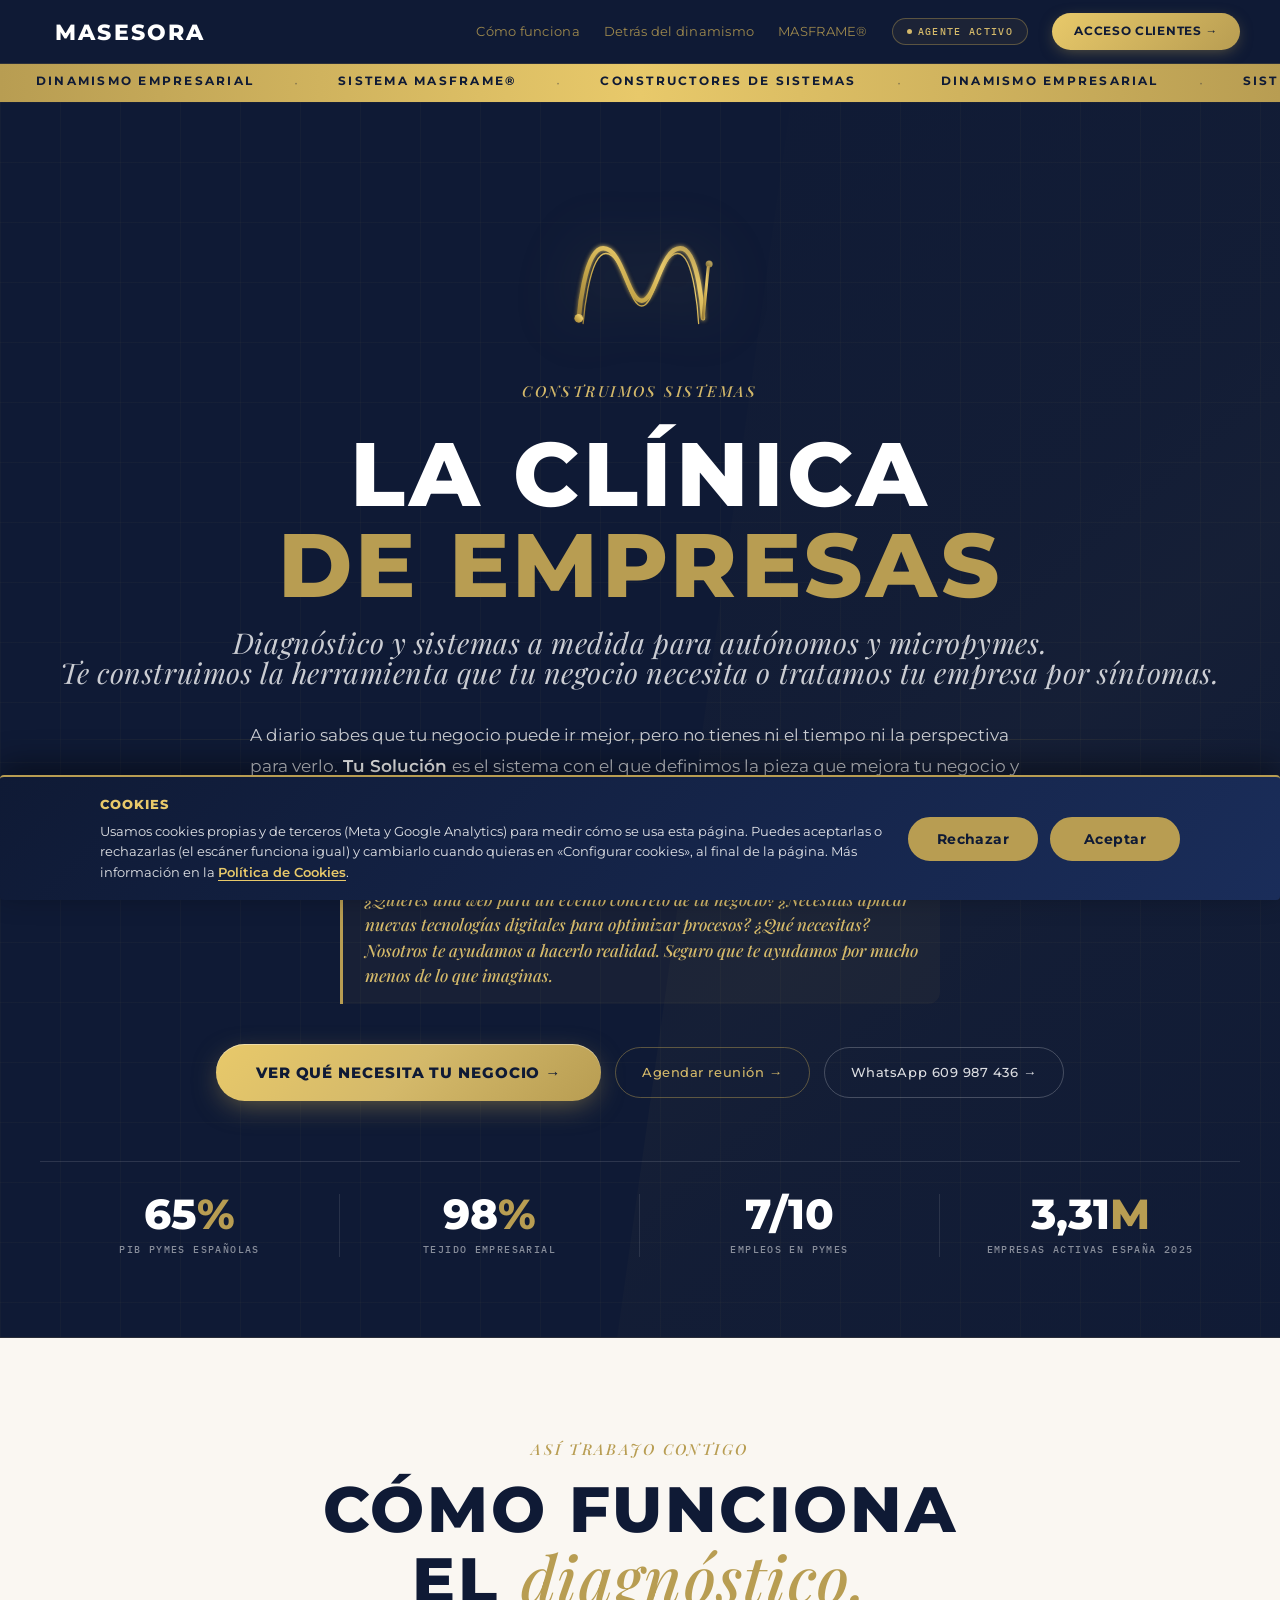
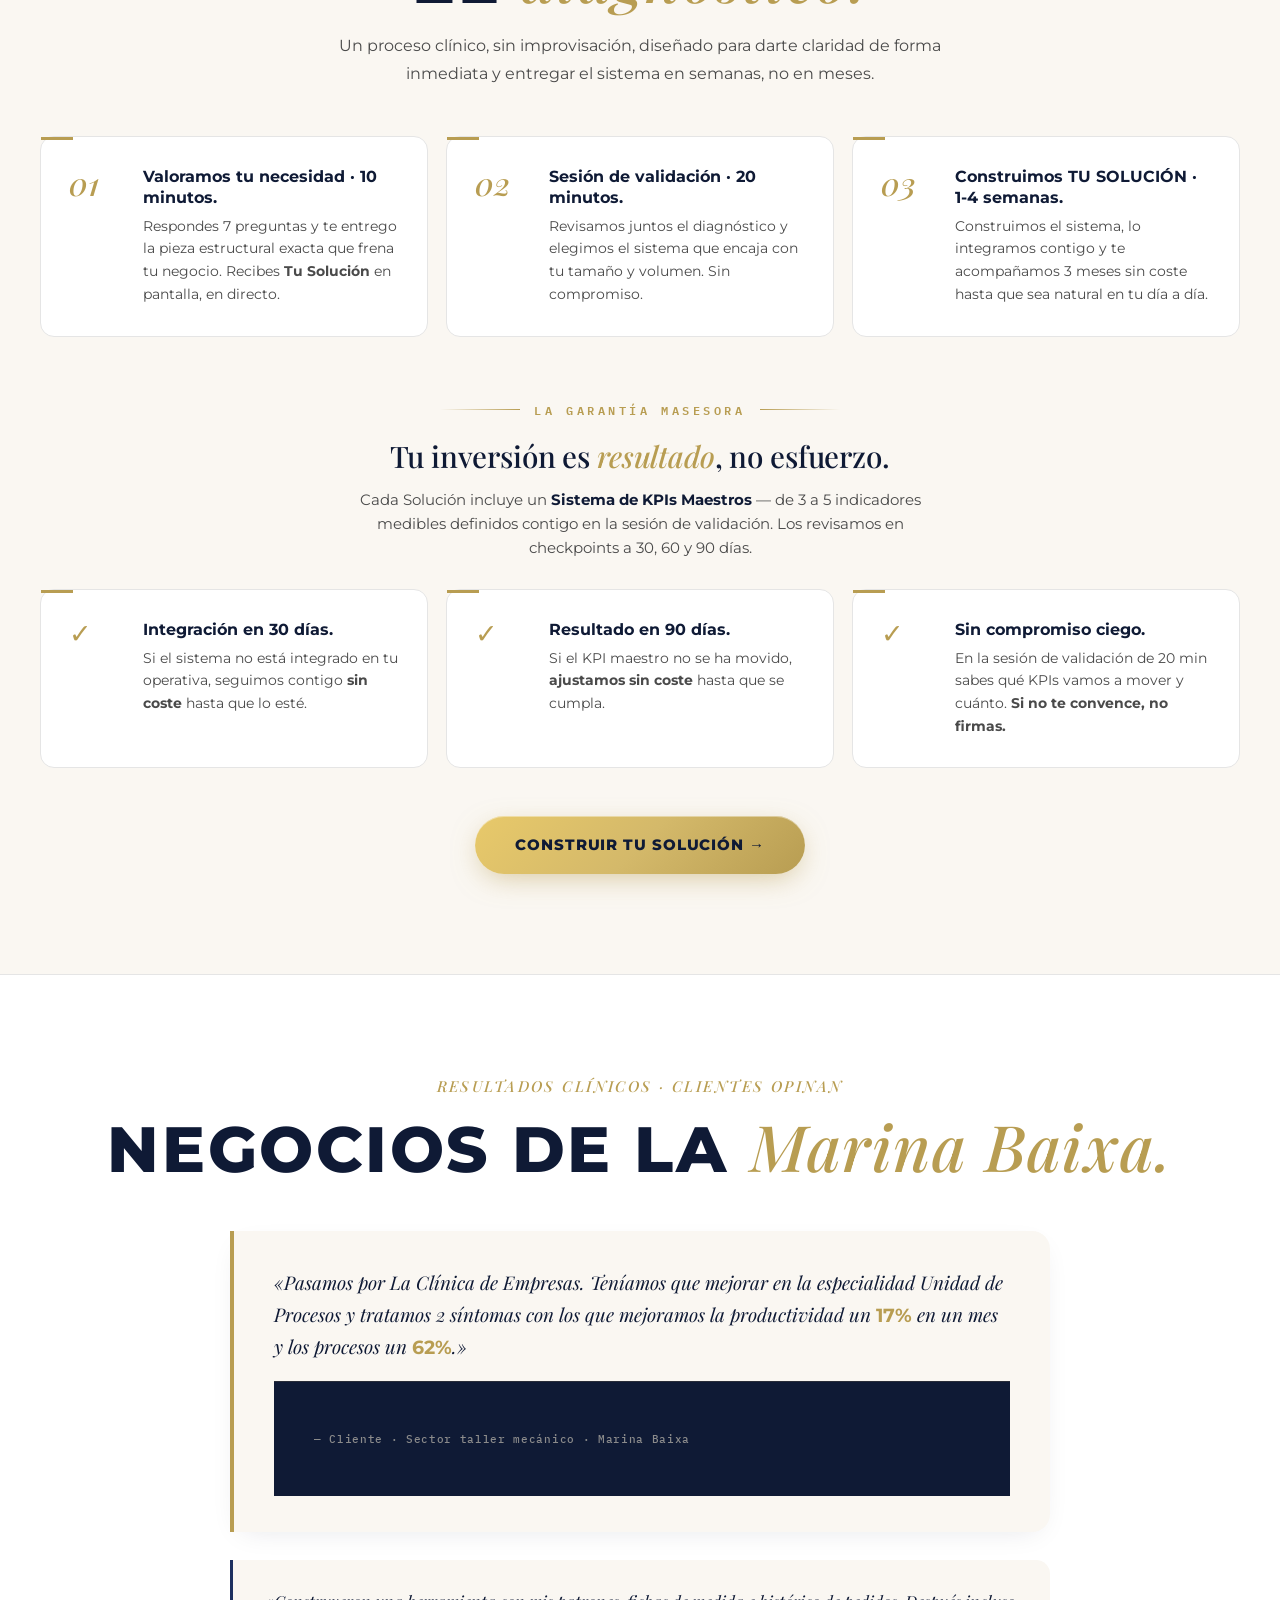
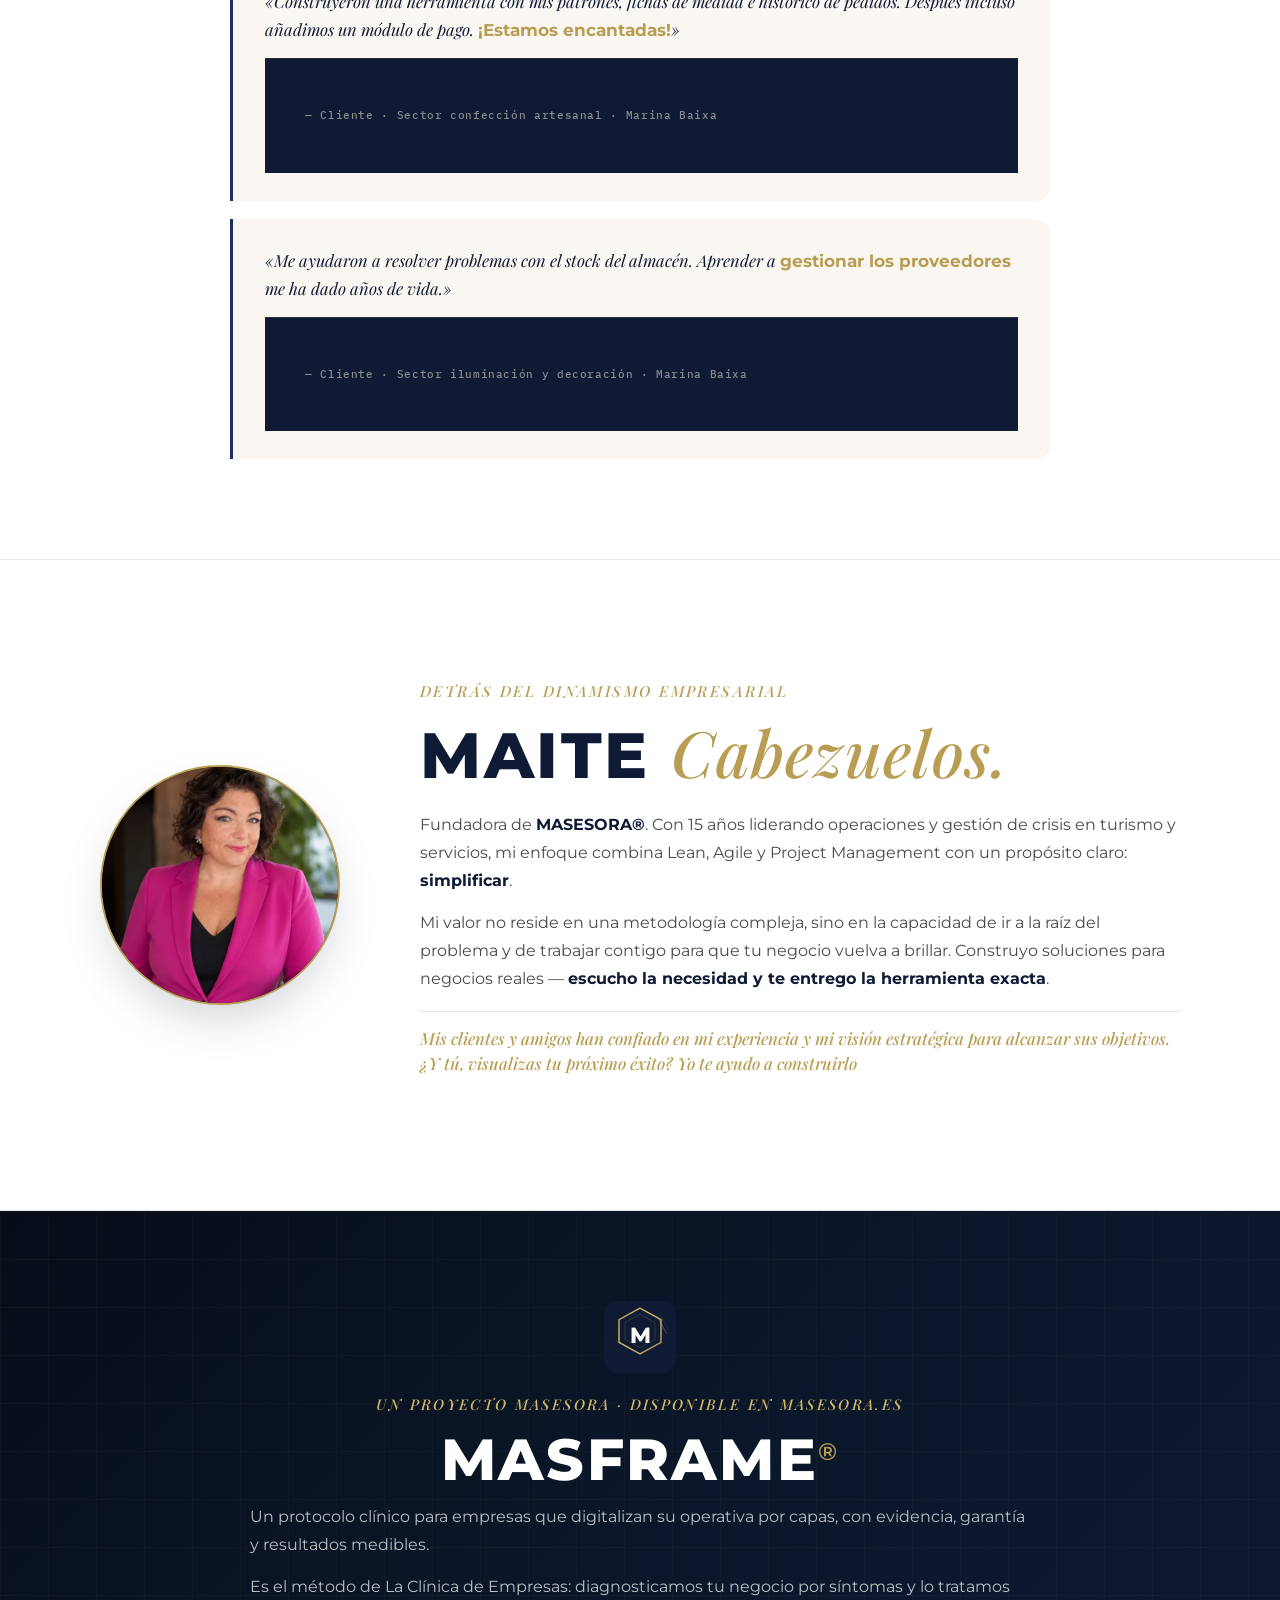
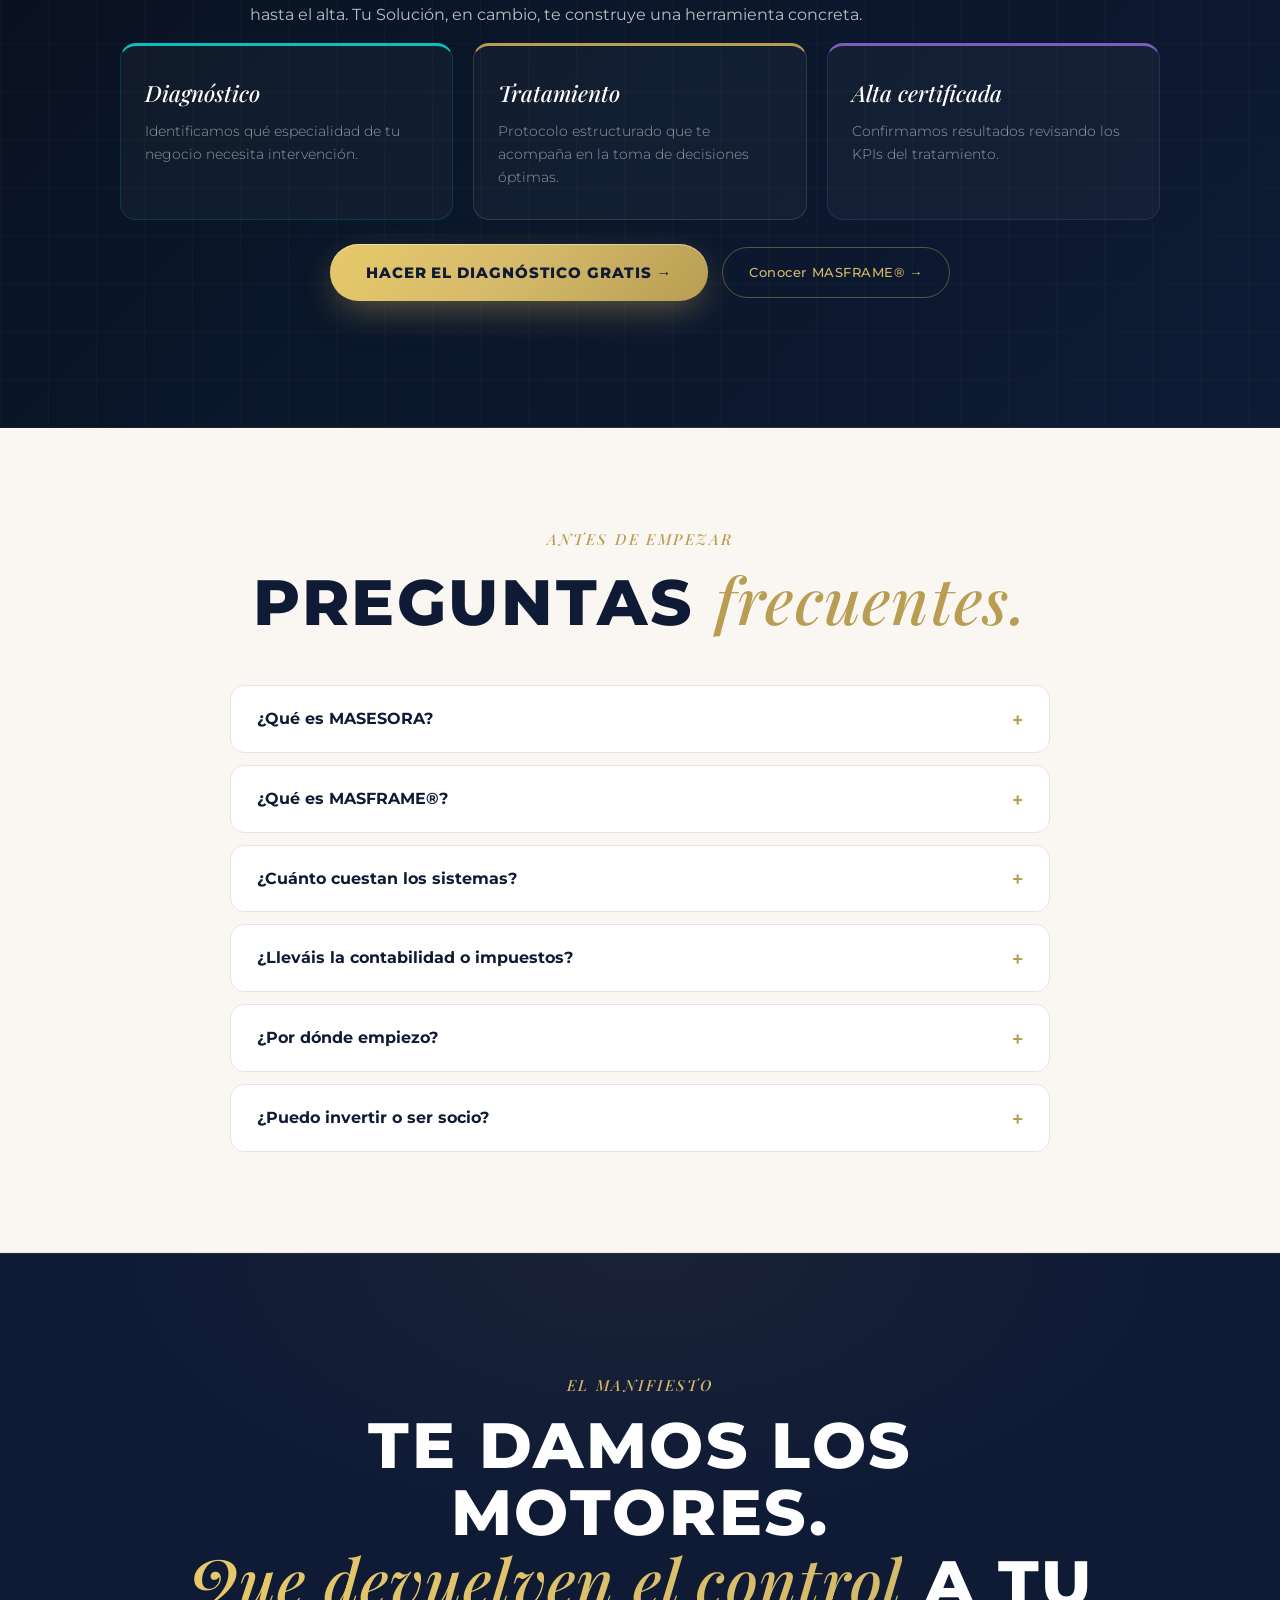
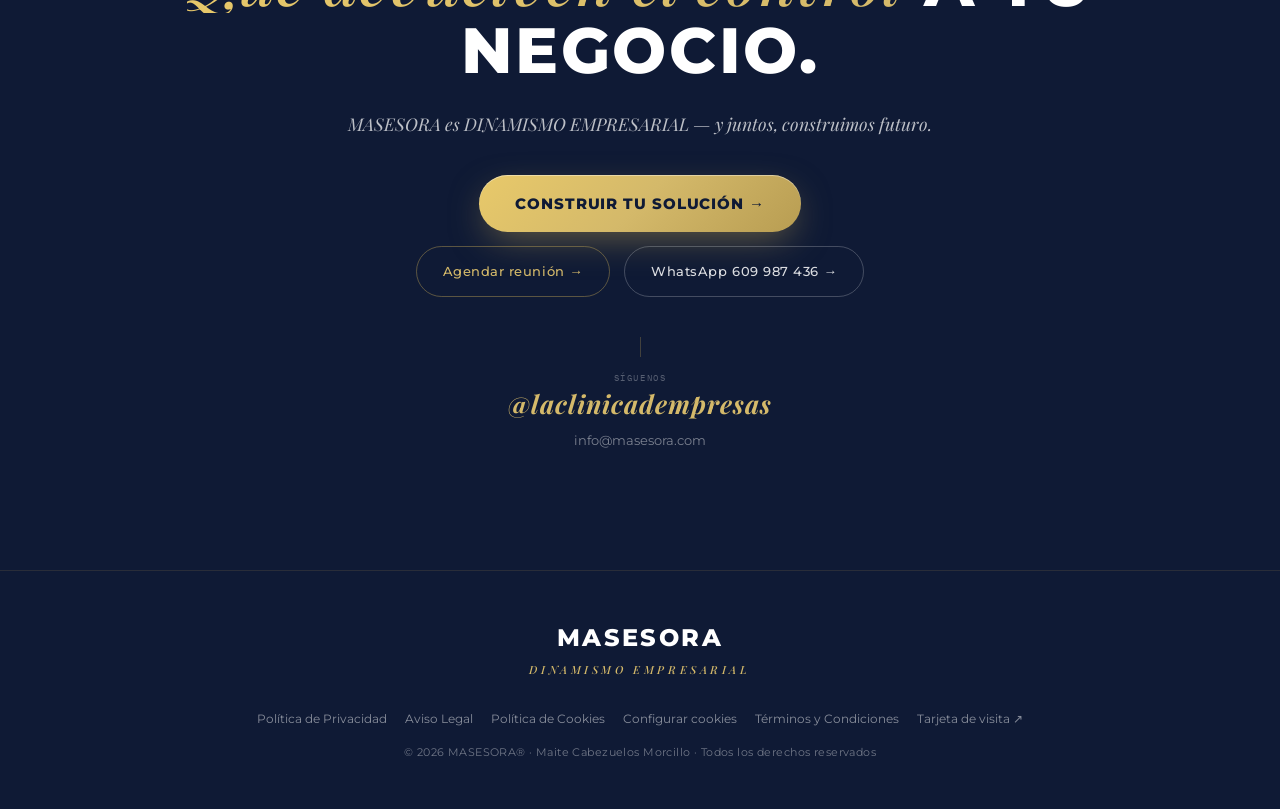
==== commit 3e7a5bdd: "copy(web): MASFRAME como proyecto disponible en masesora.es y diferencia con Tu Solución Co-Authored" ====
--- a/index.html
+++ b/index.html
@@ -676,7 +676,7 @@
     <div class="hero-eyebrow">Construimos Sistemas</div>
     <h1 class="hero-h1">
       LA CLÍNICA <span class="accent">DE EMPRESAS</span>
-      <span class="small">Diagnóstico y sistemas a medida para autónomos y micropymes.<br/>Transformamos tu caos operativo en un sistema rentable en menos de 10 minutos.</span>
+      <span class="small">Diagnóstico y sistemas a medida para autónomos y micropymes.<br/>Te construimos la herramienta que tu negocio necesita o tratamos tu empresa por síntomas.</span>
     </h1>
     <p class="hero-sub">
       A diario sabes que tu negocio puede ir mejor, pero no tienes ni el tiempo ni la perspectiva para verlo.<strong> Tu Solución </strong>es el sistema con  el que definimos la pieza que mejora tu negocio y la inversión exacta. Realizas un test, identificamos qué necesita tu empresa y te proporcionamos las herramientas que generan dinero desde su implantación 
@@ -809,13 +809,13 @@
       </svg>
     </div>
 
-    <div class="mf-eyebrow rv">Sistema enterprise · próxima apertura</div>
+    <div class="mf-eyebrow rv">Un proyecto MASESORA · Disponible en masesora.es</div>
     <h2 class="mf-h2 rv">MASFRAME<sup>®</sup></h2>
     <p class="mf-lead-center rv d1">
       Un protocolo clínico para empresas que digitalizan su operativa por capas, con evidencia, garantía y resultados medibles.
     </p>
     <p class="mf-lead-center rv d1">
-      Una especialidad distinta a Tu Solución, pensada para asesorías y empresas con metodología propia.
+      Es el método de La Clínica de Empresas: diagnosticamos tu negocio por síntomas y lo tratamos hasta el alta. Tu Solución, en cambio, te construye una herramienta concreta.
     </p>
 
     <div class="pillars">
@@ -856,7 +856,7 @@
       </details>
       <details class="faq-item">
         <summary>¿Qué es MASFRAME®?</summary>
-        <p>MASFRAME® es nuestro sistema enterprise de intervención empresarial estructurado, pensado para asesorías y empresas que quieren digitalizar su propia metodología. Es una especialidad distinta a Tu Solución y está actualmente en construcción.</p>
+        <p>MASFRAME® es el método de La Clínica de Empresas, uno de los proyectos de MASESORA: diagnostica tu negocio por síntomas, lo trata con un protocolo por capas y certifica el alta con tus KPIs. Empiezas con el escáner gratuito en masesora.es. Tu Solución es otro servicio: te construimos una herramienta concreta para tu negocio.</p>
       </details>
       <details class="faq-item">
         <summary>¿Cuánto cuestan los sistemas?</summary>
@@ -1053,7 +1053,7 @@
 /* === AGENT RESPONSES === */
 const RESPUESTAS = {
   que: "MASESORA es una constructora de sistemas autónomos para autónomos y micropymes. Diseñamos, construimos y entregamos sistemas que operan solos. Trabajamos con negocios en activo con baja digitalización para proporcionarles tiempo y rentabilidad. ¿No sabes cómo explicar tu principal problema? Puedes empezar aquí: <a href='https://tusolucion.onrender.com' target='_blank' rel='noopener'>Construir Tu Solución &rarr;</a>",
-  masframe: "MASFRAME&reg; es nuestro sistema de intervención empresarial estructurado, pensado para asesorías y empresas que quieren digitalizar su propia metodología. Es una especialidad distinta a Tu Solución y está actualmente en construcción. <a href='https://masframelanding.onrender.com' target='_blank' rel='noopener'>Saber más sobre MASFRAME® &rarr;</a>",
+  masframe: "MASFRAME&reg; es el método de La Clínica de Empresas, uno de los proyectos de MASESORA: diagnostica tu negocio por síntomas, lo trata con un protocolo por capas y certifica el alta con tus KPIs. Empiezas con el escáner gratuito en masesora.es. Tu Solución es otro servicio: te construimos una herramienta concreta para tu negocio. <a href='https://www.masesora.es/?utm_source=masesora_com&utm_medium=agente&utm_campaign=clinica' target='_blank' rel='noopener'>Hacer el escáner gratis &rarr;</a>",
   precio: "Nuestros sistemas rentabilizan tu tiempo. La inversión depende de la complejidad de la arquitectura necesaria para automatizar tu operativa. Hacemos herramientas muy concretas desde 100€. Para darte una cifra real, primero necesitamos realizar la <strong>VALORACIÓN DE TU SOLUCIÓN</strong>. Una vez validada la viabilidad y el 'dolor' de tu negocio, te entregamos <strong>Tu Solución</strong> con la hoja de ruta técnica y la inversión exacta. ¿Tienes 10 minutos para que te presente una alternativa? Luego decides.",
   contabilidad: "No gestionamos el día a día administrativo básico. Nos enfocamos en el rediseño de procesos, data y tecnología. Si buscas dejar de ser esclavo de tu propia operativa y quieres que tu empresa funcione sin que tengas que estar presente, estamos en el lugar correcto. ¿Tu problema es el volumen de trabajo o la falta de control?",
   empezar: "Por el diagnóstico. Es gratuito, te lleva 10 minutos y al terminar recibes <strong>Tu Solución</strong> personalizada: la hoja de ruta técnica de tu sistema. Sin reuniones, sin compromisos. Pulsa <a href='https://tusolucion.onrender.com' target='_blank' rel='noopener'>Construir Tu Solución &rarr;</a>",
@@ -1150,7 +1150,7 @@
       "provider": {
         "@id": "https://www.masesora.com/#organization"
       },
-      "description": "Sistema enterprise de intervención empresarial estructurado, pensado para asesorías y empresas que quieren digitalizar su propia metodología. Especialidad distinta a Tu Solución, actualmente en construcción.",
+      "description": "Método de La Clínica de Empresas: diagnóstico de negocios por síntomas, tratamiento con protocolo por capas y alta certificada con KPIs. Escáner gratuito en masesora.es.",
       "url": "https://www.masesora.com/#clinica",
       "category": "Consultoría empresarial",
       "areaServed": "ES",
@@ -1194,7 +1194,7 @@
           "name": "¿Qué es MASFRAME®?",
           "acceptedAnswer": {
             "@type": "Answer",
-            "text": "MASFRAME® es nuestro sistema enterprise de intervención empresarial estructurado, pensado para asesorías y empresas que quieren digitalizar su propia metodología. Es una especialidad distinta a Tu Solución y está actualmente en construcción."
+            "text": "MASFRAME® es el método de La Clínica de Empresas, uno de los proyectos de MASESORA: diagnostica tu negocio por síntomas, lo trata con un protocolo por capas y certifica el alta con tus KPIs. Empiezas con el escáner gratuito en masesora.es. Tu Solución es otro servicio: te construimos una herramienta concreta para tu negocio."
           }
         },
         {
